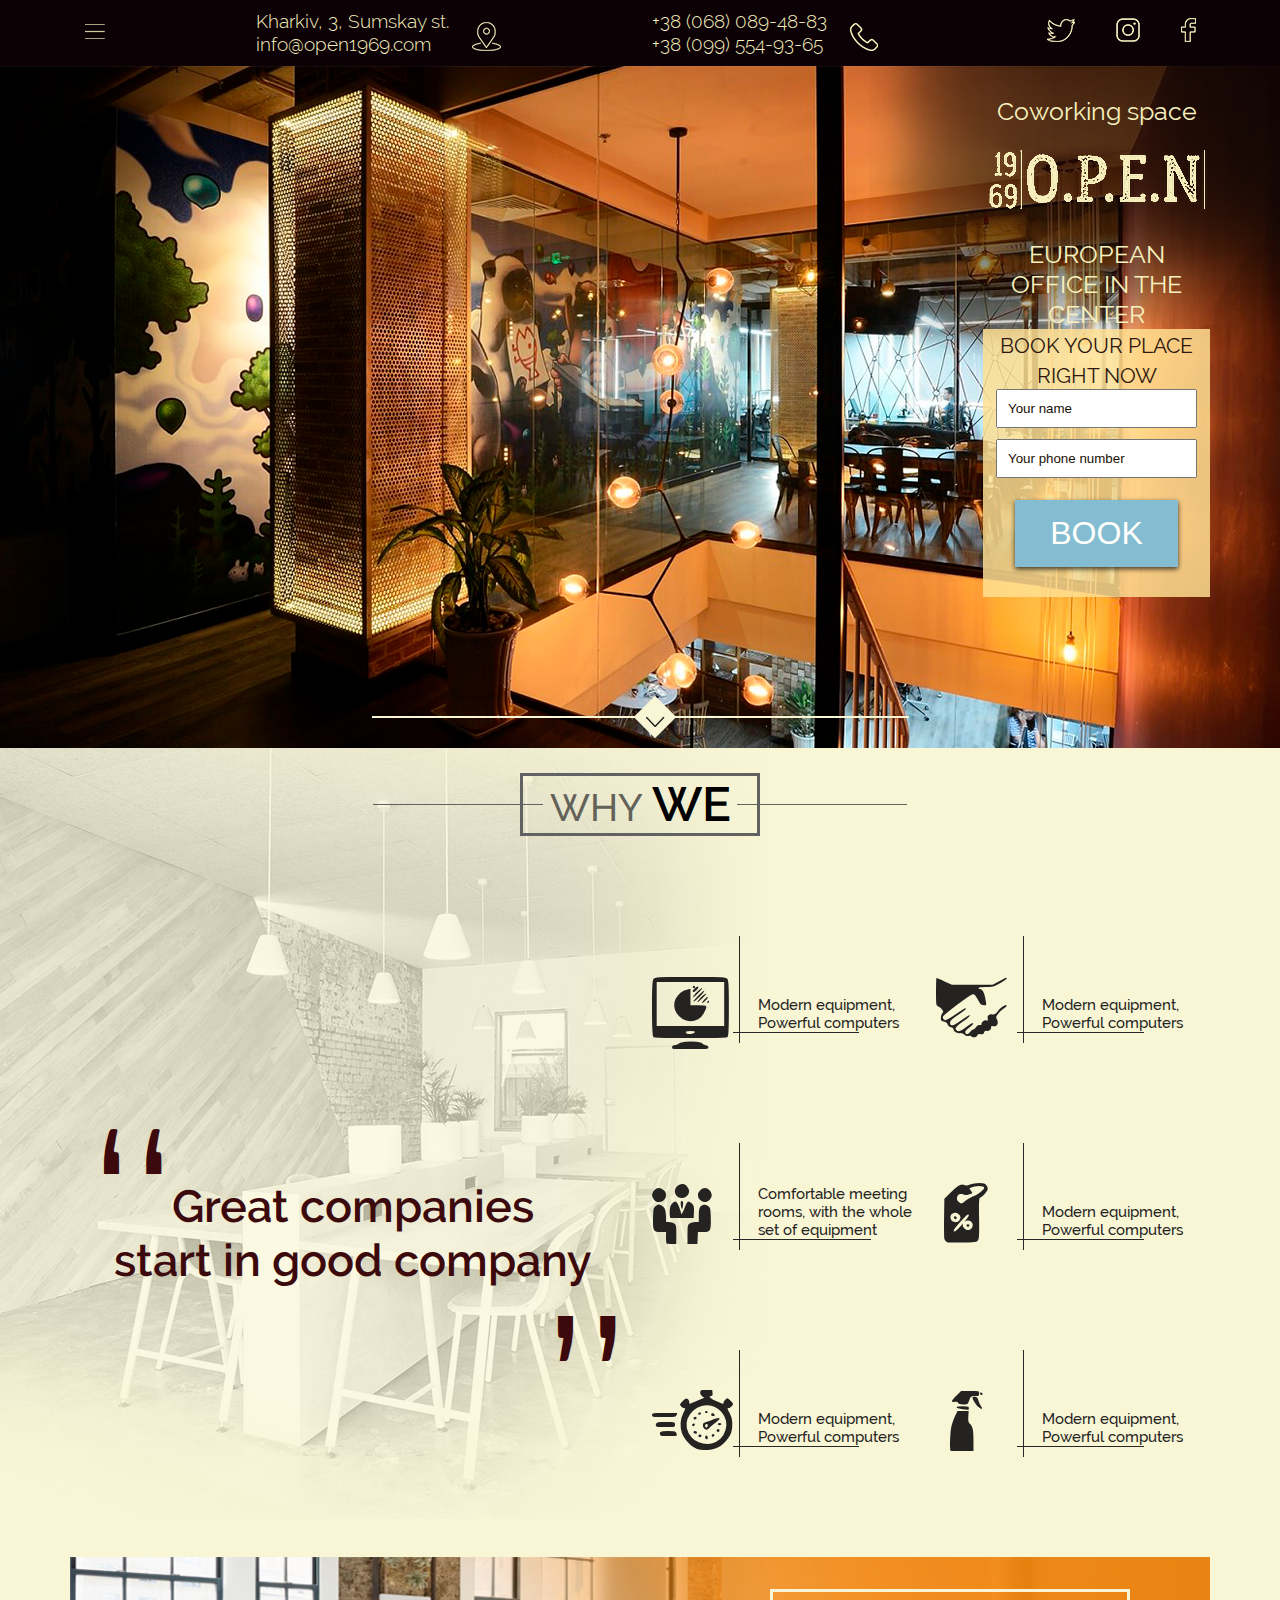
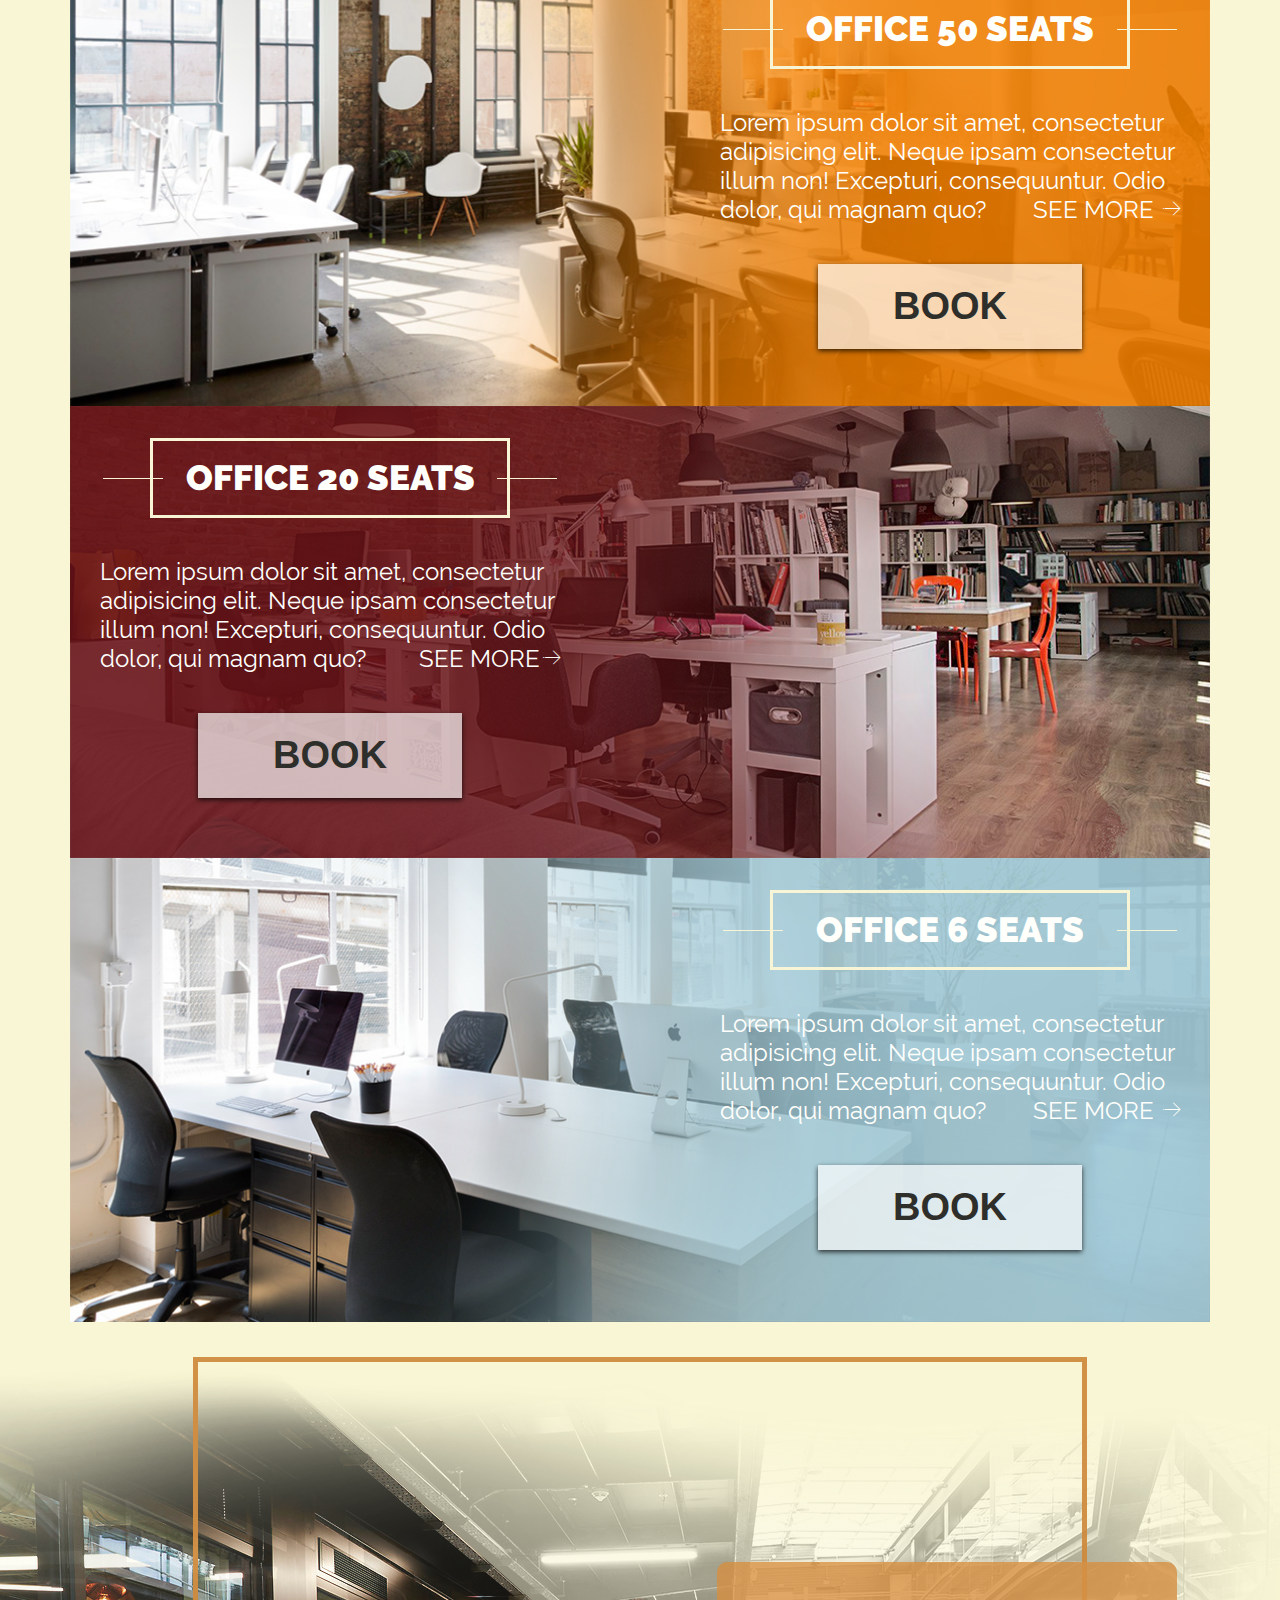
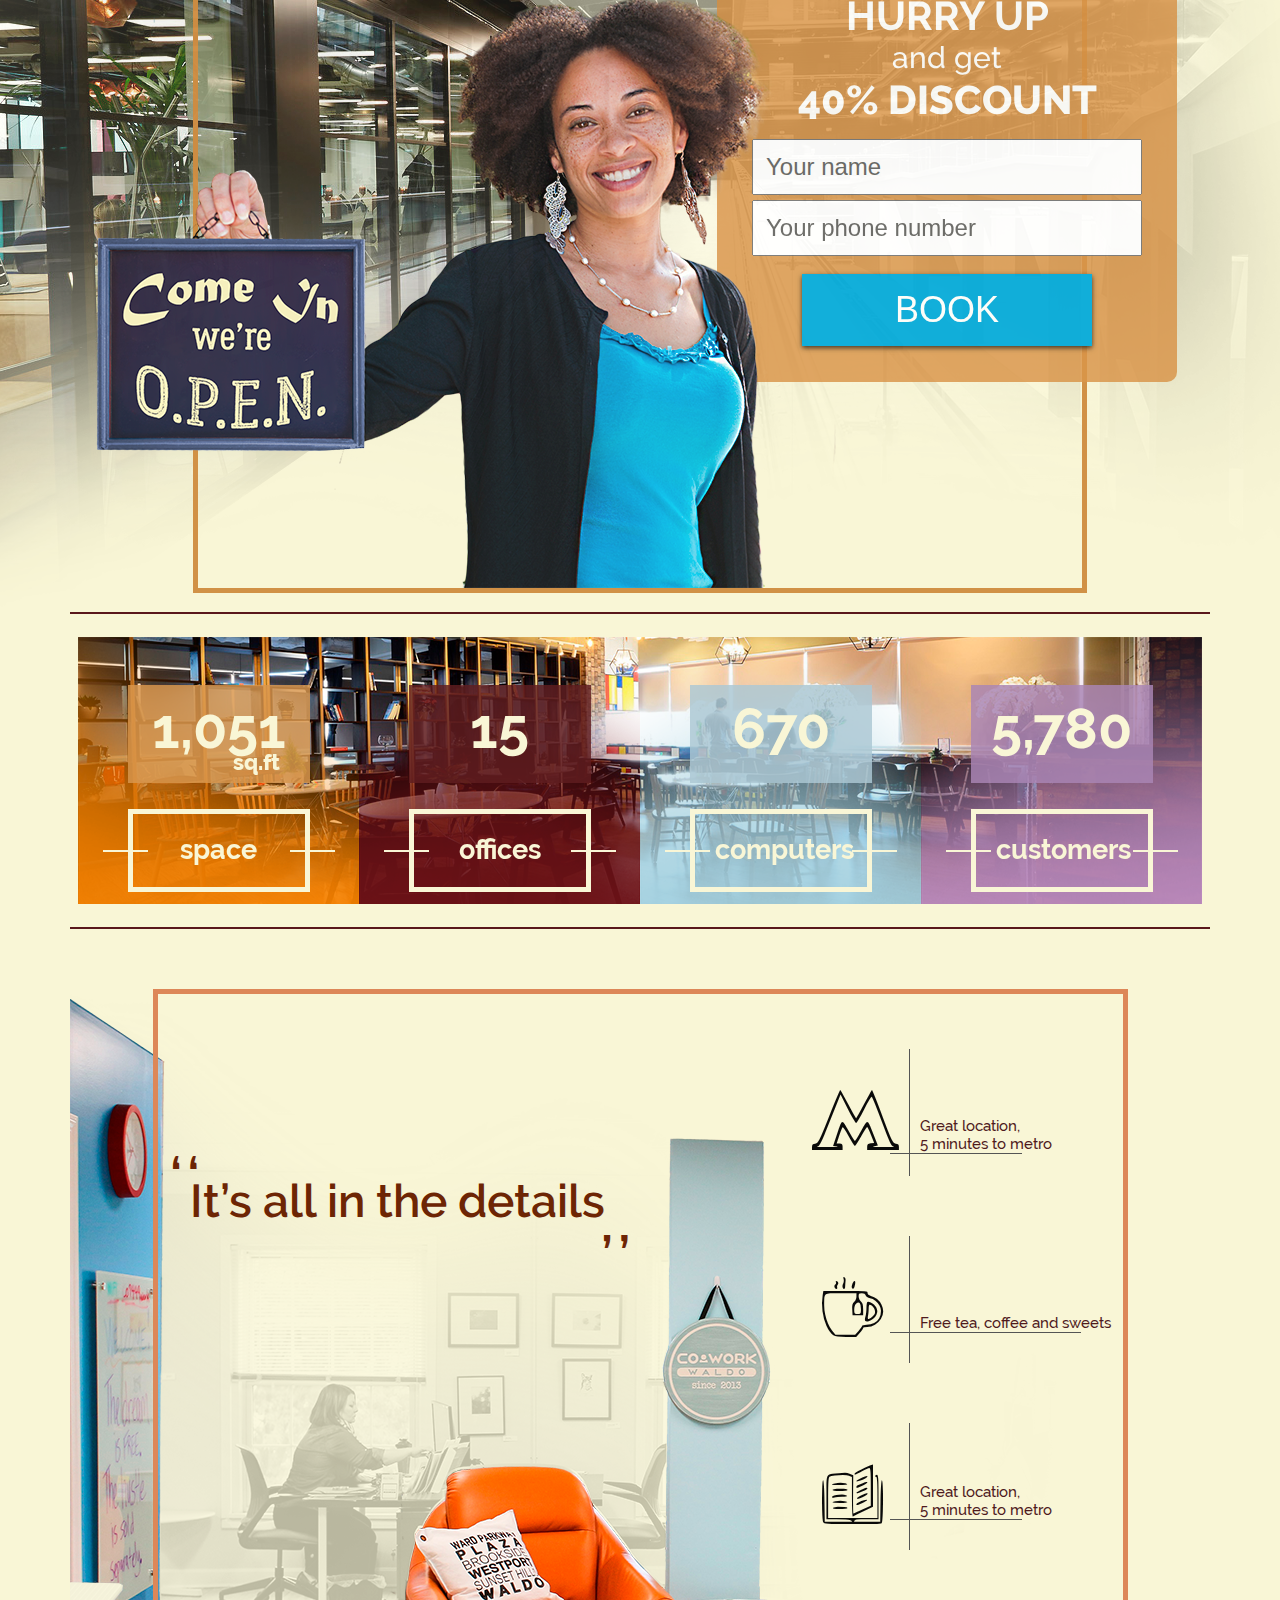
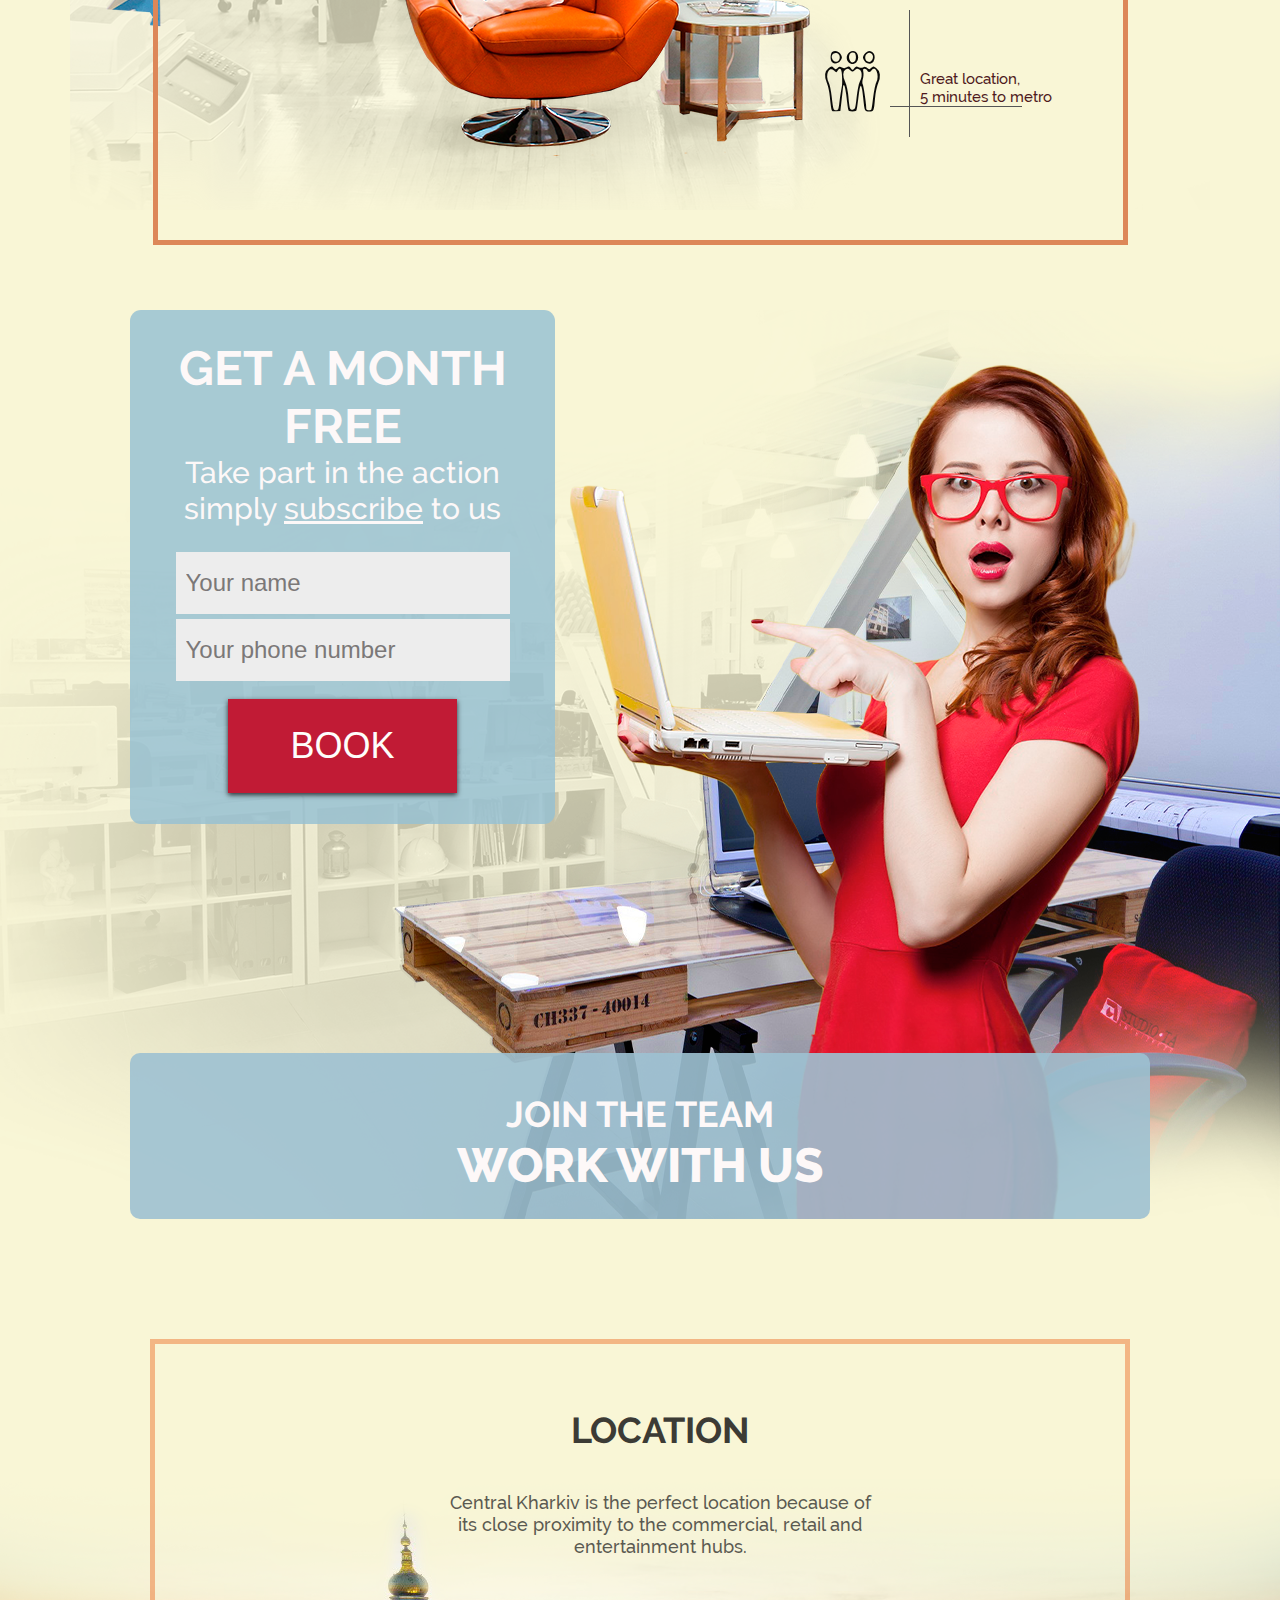
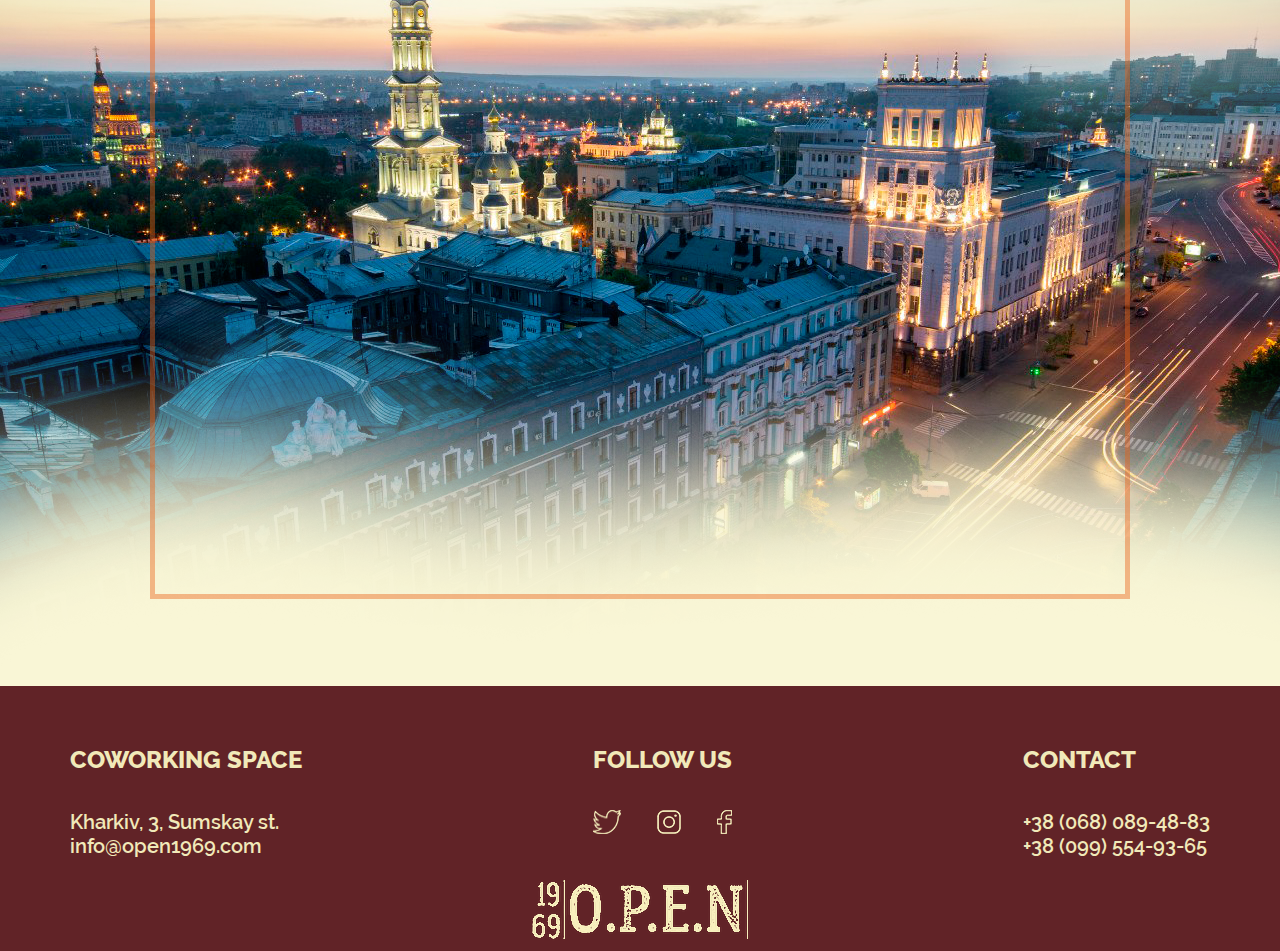
==== index.html @ f7ec8097 "markup" ====
<!DOCTYPE html>
<html lang="en">
<head>
	<meta charset="UTF-8">
	<title>Document</title>
	<meta name="viewport" content="width=device-width, initial-scale=1.0, maximum-scale=1.0, minimum-scale=1.0">
	<link rel="stylesheet" href="css/style.css">
	<link rel="stylesheet" href="css/font-markup/css/markup.css">
	<script src="lib/jquery/dist/jquery.min.js"></script>
	<script>document.write('<script src="http://' + (location.host || 'localhost').split(':')[0] + ':35729/livereload.js?snipver=1"></' + 'script>')</script>
</head>
<body>
	<div class="container">

		<header class="flex-container">
			<div class="flex-grow">
					<img src="img/icons/menu.png" alt="menu">
			</div>
			<div>
				<div class="col">
					<span>Kharkiv, 3, Sumskay st.</span><br/>
					<span>info@open1969.com</span>
				</div>
				<div class="col header-img">
					<img src="img/icons/map.png" alt="map">
				</div>
			</div>
			<div>
				<div class="col">
					<span>+38 (068) 089-48-83</span><br/>
					<span>+38 (099) 554-93-65</span>
				</div>
				<div class="col">
					<img src="img/icons/phone.png" alt="phone">
				</div>
			</div>
			<div>
				<img src="img/icons/twitter.png" alt="">
				<img src="img/icons/instagram.png" alt="">
				<img src="img/icons/facebook.png" alt="">
			</div>
		</header>

		<!-- BANNER -->
		<section class="banner">
			<div class="content-header">
				<div class="dark">
					<img src="img/header-dark.png" >
				</div>

				<!-- BLOCK -->
				<aside class="right-block">
					<div class="block-header">
						<span>Coworking space</span>
						<img src="img/logo-right-block.png" alt="">
						<span class="up">european office in the center</span>
					</div>
					
					<!-- FORM -->

					<form id="form_1">
						<span class="up">book your place right now</span>
						<input type="text" name="name" placeholder="Your name">
						<input type="tel" name="phone" placeholder="Your phone number">
						<input type="submit" name="" value="BOOK" placeholder="" class="btn btn-blue">
					</form>

				</aside>
				<!-- END BLOCK -->

				<div class="step">
					<div class="romb">
						<a href="#"></a>
					</div>
				</div>
			</div>
		</section>

		<!-- CONTENT -->
		<section class="content">
			<!-- WHY WE -->
			<div class="why-we">
				<!-- Wrapper -->
				<div class="wrapper">
					<div class="top-header">
						<div class="block-content center line">
							<span class="medium">WHY </span>
							<span class="bold">WE</span>
						</div>
					</div>
					<!-- LEFT BLOCK -->
					<div class="col2">
						<div class="content">
							<blockquote>
								<span><i class="icon-first_q"></i> Great companies</span><br>
								<span>start in good company</span><i class="icon-second_q"></i>
							</blockquote>
						</div>
					</div>
					<!-- RIGHT BLOCK -->
					<div class="col2">
						<div class="content">
							<div class="col2">
								<!-- 1 -->
								<div class="block">
									<div class="col block-img">
										<span class="icon icon-pc"></span>
									</div>
									<div class="col block-description">
										<span class="pb5">Modern equipment, </span><br>
										<span class="pb5">Powerful computers</span>
									</div>
								</div>
								<!-- 2 -->
								<div class="block">
									<div class="col block-img">
										<span class="icon icon-conversation"></span>
									</div>
									<div class="col block-description">
										<span class="pb5">Comfortable meeting</span><br>
										<span class="pb5">rooms, with the whole</span><br>
										<span class="pb5">set of equipment</span>
									</div>
								</div>
								<!-- 3 -->
								<div class="block">
									<div class="col block-img">
										<span class="icon icon-clock"></span>
									</div>
									<div class="col block-description">
										<span class="pb5">Modern equipment, </span><br>
										<span class="pb5">Powerful computers</span>
									</div>
								</div>
							</div>
							<div class="col2">
								<!-- 4 -->
								<div class="block">
									<div class="col block-img">
										<span class="icon icon-hands"></span>
									</div>
									<div class="col block-description">
										<span class="pb5">Modern equipment, </span><br>
										<span class="pb5">Powerful computers</span>
									</div>
								</div>
								<!-- 5 -->
								<div class="block">
									<div class="col block-img">
										<span class="icon icon-discount"></span>
									</div>
									<div class="col block-description">
										<span class="pb5">Modern equipment, </span><br>
										<span class="pb5">Powerful computers</span>
									</div>
								</div>
								<!-- 6 -->
								<div class="block">
									<div class="col block-img">
										<span class="icon icon-clean"></span>
									</div>
									<div class="col block-description">
										<span class="pb5">Modern equipment, </span><br>
										<span class="pb5">Powerful computers</span>
									</div>
								</div>
							</div>
						</div>
					</div>
					<div class="office">
						<div class="bg bg-img1">
							<div class="orange-bg double"></div>
							<aside id="office1">
								<div class="line header-office">
									<span>OFFICE 50 SEATS</span>
								</div>
								<div class="body-office">
									<span>Lorem ipsum dolor sit amet, consectetur adipisicing elit. Neque ipsam consectetur illum non! Excepturi, consequuntur. Odio dolor, qui magnam quo?</span> 
									<a href="#" class="more">SEE MORE  <i class="icon-slider_r small"></i></a>
								</div>
								<div class="footer-office center">
									<button class="btn">BOOK</button>
								</div>
							</aside>
						</div>
						<div class="bg bg-img2">
							<div class="burgundy-bg double"></div>
							<aside id="office2">
								<div class="line header-office">
									<span>OFFICE 20 SEATS</span>
								</div>
								<div class="body-office">
									<span>Lorem ipsum dolor sit amet, consectetur adipisicing elit. Neque ipsam consectetur illum non! Excepturi, consequuntur. Odio dolor, qui magnam quo?</span>
									<a href="#" class="more">SEE MORE<i class="icon-slider_r small"></i></a>
								</div>
								<div class="footer-office center">
									<button class="btn">BOOK</button>
								</div>
							</aside>
						</div>
						<div class="bg bg-img3">
							<div class="blue-bg double"></div>
							<aside id="office3">
								<div class="line header-office">
									<span>OFFICE 6 SEATS</span>
								</div>
								<div class="body-office">
									<span>Lorem ipsum dolor sit amet, consectetur adipisicing elit. Neque ipsam consectetur illum non! Excepturi, consequuntur. Odio dolor, qui magnam quo?</span>
									<a href="#" class="more">SEE MORE <i class="icon-slider_r small"></i></a>
								</div>
								<div class="footer-office center">
									<button class="btn">BOOK</button>
								</div>
							</aside>
						</div>
					</div>
				</div>
				<!-- end wrapper -->
				<div class="office-block">
					<div class="bg-office"></div>
					<div class="double layout-office">
						<div class="office-content">
							<aside>
								<form id="form_2">
									<div class="header-block">
										<span class="up bold">hurry up</span><br>
										<span class="medium">and get</span><br>
										<span class="up extra">40% discount</span><br>
									</div>
									<input type="text" name="name" placeholder="Your name">
									<input type="tel" name="phone" placeholder="Your phone number">
									<input type="submit" name="" value="BOOK" placeholder="" class="btn btn-blue">
								</form>
							</aside>
							<img class="female" src="img/female.png" alt="female">
						</div>
					</div>
				</div>
				<div class="wrapper" id="stat">
					<div class="statistic">
						<div id="stat-space" class="stat-block">
							<div class="stat-header center">
								<span class="bold">1,051</span><br>
								<span class="extra">sq.ft</span>
							</div>
							<div class="center stat-footer line">
								<span>space</span>
							</div>
						</div>
						<div id="stat-offices" class="stat-block">
							<div class="stat-header center">
								<span class="bold">15</span>
							</div>
							<div class="center stat-footer line">
								<span>offices</span>
							</div>
						</div>
						<div id="stat-computers" class="stat-block">
							<div class="stat-header center">
								<span class="bold">670</span>
							</div>
							<div class="center stat-footer line">
								<span>computers</span>
							</div>
						</div>
						<div id="stat-customers" class="stat-block">
							<div class="stat-header center">
								<span class="bold">5,780</span>
							</div>
							<div class="center stat-footer line">
								<span>customers</span>
							</div>
						</div>
					</div>
				</div>
				<!-- END WRAPPER -->

				<!-- START WRAPPER -->
				<div class="wrapper">
					<div class="slider">
						<!-- SLIDER -->
					</div>

					<!-- DETAILS -->
					<div class="details">
						<div class="details-bg"></div>
						<div class="details-arm"></div>
						<div class="block-details">
							<div class="col2 top">
								<div class="content">
									<blockquote>
										<span><i class="icon-first_q"></i>
											It’s all in the details</span><i class="icon-second_q"></i>
										</blockquote>
									</div>
								</div>
								<div class="col2">
									<div id="details-block">
										<!-- 1 -->
										<div class="block">
											<div class="col block-img" id="metro">
												<span class="icon icon-metro"></span>
											</div>
											<div class="col block-description">
												<span class="spanb5">Great location,</span><br>
												<span class="pb5">5 minutes to metro</span>
											</div>
										</div>
										<!-- 2 -->
										<div class="block">
											<div class="col block-img">
												<span class="icon icon-cup"></span>
											</div>
											<div class="col block-description">
												<span class="pb5">Free tea, coffee and sweets</span>
											</div>
										</div>
										<!-- 3 -->
										<div class="block">
											<div class="col block-img">
												<span class="icon icon-book"></span>
											</div>
											<div class="col block-description">
												<span class="pb5">Great location,</span><br>
												<span class="pb5">5 minutes to metro</span>
											</div>
										</div>
										<!-- 4 -->
										<div class="block">
											<div class="col block-img">
												<span class="icon icon-people"></span>
											</div>
											<div class="col block-description">
												<span class="pb5">Great location,</span><br>
												<span class="pb5">5 minutes to metro</span>
											</div>
										</div>
									</div>
								</div>
							</div>
						</div>
						<!-- END BLOCK DETAILS -->
					</div> 
					<!-- END WRAPPER -->

					<!-- BLOCK TAKE PART -->
					<div class="take-part">
						<div class="take-bg"></div>
						<div class="take-table"></div>
						<div class="content">
							<aside>
								<form id="form_3" class="center">
									<div class="header-block">
										<span class="up bold">get a month</span><br>
										<span class="up bold">free</span><br>
										<span class="medium">Take part in the action</span><br>
										<span class="medium">simply <a href="#">subscribe</a> to us</span>
									</div>
									<input type="text" name="name" placeholder="Your name">
									<input type="tel" name="phone" placeholder="Your phone number">
									<input type="submit" name="" value="BOOK" placeholder="" class="btn btn-red">
								</form>
							</aside>
							<div class="take-female"></div>
							<div class="join center" id="join">
								<div class="arrow">
									<i class="icon-slider_r"></i>
								</div>
								<div>
									<span class="up bold">join the team</span><br>
									<span class="up extra">work with us</span>
								</div>
								<div class="arrow">
									<i class="icon-slider_l"></i>
								</div>
							</div>
						</div>
					</div>

					<!-- BLOCK LOCATION -->
					<div class="map">
						<div class="map-bg"></div>
						<div class="wrapp">
							<div class="location center">
								<span class="up bold">location</span><br>
								<p class="medium">Central Kharkiv is the perfect location because of its close proximity to the commercial, retail and entertainment hubs.</p>
							</div>
						</div>
					</div>
				</div>
				<!-- END WHY-WE -->

				<footer class="footer">
					<div class="wrapper flex-footer">
						<div>
							<div class="footer-title">
								<span class="up extra">coworking space</span>
							</div>
							<div class="footer-content">
								<span>Kharkiv, 3, Sumskay st.</span><br/>
								<span>info@open1969.com</span>
							</div>
						</div>
						<div>
							<div class="footer-title">
								<span class="up extra">follow us</span>
							</div>
							<div class="footer-content footer-icons">
								<img src="img/icons/twitter.png" alt="">
								<img src="img/icons/instagram.png" alt="">
								<img src="img/icons/facebook.png" alt="">
							</div>
						</div>
						<div>
							<div class="footer-title">
								<span class="up extra">contact</span>
							</div>
							<div class="footer-content">
								<span>+38 (068) 089-48-83</span><br/>
								<span>+38 (099) 554-93-65</span>
							</div>
						</div>
					</div>
						<div class="footer-logo center">
							<img src="img/logo-right-block.png" alt="logo">
						</div>
				</footer>
			</section>
		</div>
		<script src="js/script.js"></script>
	</body>
	</html>
---- css/style.css ----
@font-face {
	font-family: 'Raleway';
	src: url('../fonts/Raleway-Regular.eot');
	src: url('../fonts/Raleway-Regular.eot?#iefix') format('embedded-opentype'),
		url('../fonts/Raleway-Regular.woff') format('woff'),
		url('../fonts/Raleway-Regular.ttf') format('truetype');
	font-weight: normal;
	font-style: normal;
}

 @font-face {
	font-family: 'Raleway';
	src: url('../fonts/Raleway-Bold.eot');
	src: url('../fonts/Raleway-Bold.eot?#iefix') format('embedded-opentype'),
		url('../fonts/Raleway-Bold.woff') format('woff'),
		url('../fonts/Raleway-Bold.ttf') format('truetype');
	font-weight: bold;
	font-style: normal;
}

@font-face {
	font-family: 'Raleway';
	src: url('../fonts/Raleway-ExtraLight.eot');
	src: url('../fonts/Raleway-ExtraLight.eot?#iefix') format('embedded-opentype'),
		url('../fonts/Raleway-ExtraLight.woff') format('woff'),
		url('../fonts/Raleway-ExtraLight.ttf') format('truetype');
	font-weight: 200;
	font-style: normal;
}

@font-face {
	font-family: 'Raleway';
	src: url('../fonts/Raleway-ExtraBold.eot');
	src: url('../fonts/Raleway-ExtraBold.eot?#iefix') format('embedded-opentype'),
		url('../fonts/Raleway-ExtraBold.woff') format('woff'),
		url('../fonts/Raleway-ExtraBold.ttf') format('truetype');
	font-weight: 800;
	font-style: normal;
}

@font-face {
	font-family: 'Raleway';
	src: url('../fonts/Raleway-Medium.eot');
	src: url('../fonts/Raleway-Medium.eot?#iefix') format('embedded-opentype'),
		url('../fonts/Raleway-Medium.woff') format('woff'),
		url('../fonts/Raleway-Medium.ttf') format('truetype');
	font-weight: 500;
	font-style: normal;
}

@font-face {
	font-family: 'Raleway';
	src: url('../fonts/Raleway-Black.eot');
	src: url('../fonts/Raleway-Black.eot?#iefix') format('embedded-opentype'),
		url('../fonts/Raleway-Black.woff') format('woff'),
		url('../fonts/Raleway-Black.ttf') format('truetype');
	font-weight: 900;
	font-style: normal;
}

@font-face {
	font-family: 'Raleway';
	src: url('../fonts/Raleway-Light.eot');
	src: url('../fonts/Raleway-Light.eot?#iefix') format('embedded-opentype'),
		url('../fonts/Raleway-Light.woff') format('woff'),
		url('../fonts/Raleway-Light.ttf') format('truetype');
	font-weight: 300;
	font-style: normal;
}

@font-face {
	font-family: 'Raleway';
	src: url('../fonts/Raleway-SemiBold.eot');
	src: url('../fonts/Raleway-SemiBold.eot?#iefix') format('embedded-opentype'),
		url('../fonts/Raleway-SemiBold.woff') format('woff'),
		url('../fonts/Raleway-SemiBold.ttf') format('truetype');
	font-weight: 600;
	font-style: normal;
}
	/*RESET*/
* {
	margin: 0;
	padding: 0;
	box-sizing: border-box;
}
html {
	font-size: 10px;
	font-family: 'Raleway';
	line-height: 1.2;
}

.center {
	text-align: center;
}
.up {
	text-transform: uppercase;
}
.container {
	width: 100%;
	max-width: 1280px;
	margin: auto;
}

	/*HEADER*/
header {
	background-color: rgb(12, 1, 5);
	color: #f6f1bf;
	font-size: 1.9rem;
	padding: 10px 0;
	font-weight: 300;
}
header img {
	margin: 0 1.8rem;
}
.flex-container {
	display: flex;
	justify-content: space-around;
	align-items: center;
}
.col {
	display: inline-block;
}

/*Content Header*/
.content-header {
	background-image: url(../img/header-image.png);
	background-repeat: no-repeat;
	height: 682px;
	position: relative;
}
.content-header .right-block {
	margin-top: 30px;
	width: 227px;
	color: #f6f1be;
	font-size: 2.5rem;
	float: right;
	position: absolute;
	top: 0;
	right: 0;
	margin-right: 70px;
	text-align: center;
}
.content-header .right-block img{
	margin: 22px 0;
}
.block-header span {
	margin-top: 23px;
	margin-bottom: 20px;
}
.content-header .dark {
	position: absolute;
	right: 0;
	top: 0;
}
#form_1, #form_2 {
	background-color: rgba(255, 224, 146, 0.84);
	text-align: center;
}
#form_1 input {
	padding: 10px;
	margin-bottom: 11px;
	text-overflow: ellipsis;
}
#form_1 input::-webkit-input-placeholder{
	color:  #1a0f04;
} 
#form_1 span {
	color: #2e1810;
	font-size: 2.1rem;
	padding: 27px 0;
}
.btn {
	border: 0;
	box-shadow: 0px 2px 5px 0px rgba(0, 0, 0, 0.75);
}
#form_1 .btn-blue {
	background-color: rgb(132, 189, 209);
	padding: 15px 35px;
	color: #fffffc;
	font-size: 3.2rem;
	margin-top: 11px;
	margin-bottom: 30px;
}

	/*STEP ARROW*/
.step {
	position: absolute;
	bottom: 0;
	margin-bottom: 30px;
	margin-left: calc(50% - 537px / 2);
	height: 2px;
	width: 537px;
	background-color: rgb(249, 246, 214);
}
.step .romb {
	position: absolute;
	width: 30px;
	height: 30px;
	background-color: rgb(249, 246, 214);
	transform: rotate(45deg);
	left: 50%;
	bottom: -14px;
}
.step .romb a {
	display: block;
	content: '';
	background-image: url(../img/icons/arrow.png);
	transform: rotate(-45deg);
	background-repeat: no-repeat;
	background-position: 4px bottom;
	height: 24px;
}
	/*CONTENT*/
section.content {
	background-color: #f9f6d6;
}
.content .wrapper {
	width: calc(100% - 140px);
	margin: auto;
	padding-top: 25px;
}

	/*Why-we*/

	/*HEADER*/
.why-we {
	background-image: url(../img/table.png);
	background-repeat: no-repeat;
}
.why-we .top-header {
	padding-bottom: 100px;
}
.why-we .top-header .medium {
	font-size: 3.8rem;
	font-weight: 500;
	color: #636259;
}
.why-we .top-header .bold {
	font-size: 4.8rem;
	font-weight: 600;
}
.why-we .block-content {
	width: 240px;
	margin: 0 auto;
	border: 3px solid rgb(98, 98, 98);
	position: relative;
}
.why-we .block-content.line:before,
.why-we .block-content.line:after {
	background-color: rgb(98, 98, 98);
	width: 170px;
}
.why-we .block-content.line:before {
	left: -150px;
}
.why-we .block-content.line:after {
	right: -150px;
}

	/*CONTENT*/
.col2 .content {
	width: 100%;
	color: #242322;
}
.why-we blockquote {
	font-size: 4.5rem;
	color: #3c0a0d;
	font-weight: 600;
	text-align: center;
	margin: 0 25px;
}
.why-we blockquote i {
	display: block;
	text-align: left;
}
.why-we blockquote i.icon-second_q {
	display: block;
	text-align: right;
	padding-top: 25px;
}
.why-we .col2 {
	width: 49.7%;
	display: inline-block;
	vertical-align: middle;
}
/*.why-we .col50 {
	width: 49%;
	display: inline-block;
	vertical-align: middle;
}*/
.icon {
	font-size: 6rem;
}
.why-we span.pb5 {
	padding-bottom: 5px;
}
.why-we .block-img {
	padding-right: 15px;
	padding-top: 35px;
	border-right: 1px solid #282828;
}
.why-we .block {
	margin-bottom: 100px;
}
.why-we .block-description {
	font-size: 1.5rem;
	font-weight: 500;
	padding-left: 15px;
}
.why-we .block-description:after {
	content: '';
	display: block;
	width: 90%;
	height: 1px;
	background-color: #282828;
	margin-left: -25px;
}

	/*OFFICE*/
	/*BACKGROUND*/
.office .bg {
	position: relative;
	background-repeat: no-repeat;
	background-position: top center;
	background-size: 100%;
}
 .office .bg-img1 {
	background-image: url(../img/office1.png);
	height: 449px;
}
.office .bg-img2 {
	background-image: url(../img/office2.png);
	height: 452px;
}
.office .bg-img3 {
	background-image: url(../img/office3.png);
	height: 464px;
}
.double {
	background-repeat: no-repeat;
	opacity: .93;
	height: 100%;
}
.orange-bg {
	background-image: url(../img/orange-office.png);
	background-position: top right;
}
.burgundy-bg {
	background-image: url(../img/burgundy-office.png);
	background-position: top left;
}
.blue-bg {
	background-image: url(../img/blue-office.png);
	background-position: top right;
}
	/*BLOCK*/
.office aside {
	position: absolute;
	max-width: 460px;
	top: 32px;
	color: #fffffc;
}
#office1, #office3 {
	right: 30px;
}
#office2 {
	left: 30px;
}

.office .header-office {
	position: relative;
	font-size: 3.5rem;
	font-weight: 900;
	padding: 16px 23px;
	border: 3px solid rgb(248, 245, 214);
	text-align: center;
	max-width: 360px;
	margin: auto;
}
.line:before {
	content: '';
	display: block;
	position: absolute;
	height: 1px;
	width: 60px;
	left: -50px;
	top: 50%;
	background-color: rgb(248, 245, 214);
}
.line:after {
	content: '';
	display: block;
	position: absolute;
	height: 1px;
	width: 60px;
	right: -50px;
	top: 50%;
	background-color: rgb(248, 245, 214);
}
.office .body-office{
	font-size: 2.4rem;
	margin: 40px 0;
	position: relative;
}
.office .body-office .more {
	float: right;
	color: #fffffc;
	text-decoration: none;
}
.office .small {
	font-size: 60%;
	vertical-align: 25%;
}
.office button {
	font-weight: 900;
	font-size: 3.8rem;
	background-color: rgba(255, 255, 255, .68);
	color: #2e2e2b;
	padding: 21px 75px;
}

	/*OFFICE*/
.office-block {
	height: 855px;
	position: relative;
}
.bg-office {
	background-image: url(../img/bg-office.png);
	background-repeat: no-repeat;
	opacity: .66;
	position: absolute;
	top: 0;
	left: 0;
	height: 100%;
	width: 100%;
}
.layout-office {
	background-image: url(../img/office.png);
	background-position: left top;
}
.office-content {
	border: 5px solid rgb(206, 137, 60);
	width: 894px;
	height: 836px;
	margin: 35px auto;
	position: relative;
}
.office-content aside {
	position: absolute;
	right: -95px;
	top: 200px;
}
#form_2 {
	border-radius: 10px;
	background-color: rgba(215, 142, 63, .83);
	width: 460px;
	height: 420px;
	color: rgb(252, 252, 249);
}
#form_2 .header-block {
	position: relative;
	padding-top: 30px;
	padding-bottom: 10px;
	width: 315px;
	margin: auto;
}
.bold {
	font-weight: bold;
	font-size: 4rem;
}
.medium {
	font-weight: 500;
	font-size: 3rem;
}
.extra {
	font-weight: 800;
	font-size: 4rem;
}
#form_2 input {
	font-weight: 500;
	font-size: 2.4rem;
	padding: 12px;
	width: 390px;
	margin-top: 5px;
}
#form_2 input::-webkit-input-placeholder{
	color: #666663;
}
#form_2 .btn-blue {
	background-color: rgb(0, 169, 218);
	color: #fefefb;
	padding: 15px 90px;
	font-size: 3.6rem;
	margin-top: 18px;
	width: 290px;
	margin-bottom: 0;
}
.female {
	position: absolute;
	bottom: 0;
	left: -130px;
}

	/*STATISTIC BLOCK*/
.statistic {
	margin: 0 8px;
	background-image: url(../img/small_banner.png);
	background-repeat: no-repeat;
	display: flex;
	justify-content: center;
	color: #f9f6d6;
}
.statistic .stat-block {
	width: calc(100% / 4);
	height: 267px;
}
.statistic #stat-space {
	background-image: url(../img/orange-space.png);
	background-repeat: no-repeat;
}
.statistic #stat-offices {
	background-image: url(../img/burgundy-offices.png);
	background-repeat: no-repeat;
}

.statistic #stat-computers {
	background-image: url(../img/blue-computers.png);
	background-repeat: no-repeat;
}

.statistic #stat-customers {
	background-image: url(../img/purple-customers.png);
	background-repeat: no-repeat;
}
.statistic .stat-header {
	width: 182px;
	height: 98px;
	margin: 48px auto 26px auto;
	padding-top: 10px;
}
#stat-space .stat-header {
	background-color: rgba(216, 150, 77, .83);
}
#stat-offices .stat-header {
	background-color: rgba(95, 29, 31, .83);
}
#stat-computers .stat-header {
	background-color: rgba(172, 200, 212, .83);
}
#stat-customers .stat-header {
	background-color: rgba(169, 134, 180, .83);
}
.statistic .stat-footer {
	border: 5px solid rgb(249, 246, 214);
	padding: 20px;
	width: 182px;
	margin: auto;
	position: relative;
}
.statistic .stat-footer.line:before,
.statistic .stat-footer.line:after {
	background-color: rgb(249, 246, 214);
	width: 45px;
	height: 2px;
}
.statistic .stat-footer.line:before {
	left: -30px;
}
.statistic .stat-footer.line:after {
	right: -30px;
}
.statistic span {
	font-weight: bold;
	font-size: 2.7rem;
}
.stat-header .bold {
	font-size: 5.6rem;
}
.stat-header .extra {
	font-size: 2.2rem;
	font-weight: 800;
}
.stat-header .extra {
	line-height: 0;
	float: right;
	padding-right: 30px;
}
#stat {
	position: relative;
	padding-bottom: 25px;
}
#stat:before {
	content: '';
	display: block;
	position: absolute;
	top: 0;
	background-color: rgb(90, 24, 28);
	height: 2px;
	width: 100%;
}
#stat:after {
	content: '';
	display: block;
	position: absolute;
	bottom: 0;
	background-color: rgb(90, 24, 28);
	height: 2px;
	width: 100%;
}

.details {
	height: 821px;
	position: relative;
}
.details-bg {
	background-image: url(../img/details-bg.png);
	background-repeat: no-repeat;
	position: absolute;
	height: 100%;
	opacity: .51;
	width: 100%;
}
.details-arm {
	background-image: url(../img/armchair.png);
	background-repeat: no-repeat;
	position: absolute;
	height: 100%;
	width: 100%;
	top: 10px;
}
.block-details {
	border: 5px solid rgb(221, 135, 88);
	width: 975px;
	height: 856px;
	margin: 35px auto 0 auto;
	position: relative;
}
.details .top {
	vertical-align: 150px;
}
.details blockquote {
	font-size: 4.6rem;
	color: #6d2504;
}
.details blockquote i {
	font-size: 2rem;
}
.details blockquote i.icon-second_q {
	padding-top: 0;
	transform: matrix( .95,0,0,0.67,25,0);
}
.details blockquote i.icon-first_q {
	transform: matrix( .95,0,0,0.67,-25,0);
}
#details-block {
	padding-top: 55px;
	padding-left: 160px;
}
#details-block .block {
	margin-bottom: 60px;
}
.block-details .icon-metro {
	vertical-align: super;
	padding-right: 10px;
}
.block-details .block {
	font-weight: normal;
	color: #4f1a1d;
	font-size: 1.9rem;
}
.block-details .block-img {
	padding-left: 10px;
	padding-right: 15px;
	padding-bottom: 20px;
	color: #0a0a09;
}
.block-details .block-img#metro {
	padding-left: 0;
}
.block-details .block-description {
	padding-left: 5px;
}
.block-details .block-description:after {
	background-color: rgb(85, 85, 85);
	height: 1px;
	width: 100%;
	margin-left: -30px;
}
.block-details .block-img {
	border-right: 1px solid rgb(85, 85, 85);
}

	/*TAKE-PART*/
.take-part {
	margin-top: 100px;
	position: relative;
	height: 909px;
}
.take-part .content {
	width: calc(100% - 260px);
	margin: auto;
	position: relative;
	height: 100%;
}
.take-part .take-bg {
	background-image: url(../img/take-part-bg.png);
	background-repeat: no-repeat;
	width: 100%;
	height: 100%;
	position: absolute;
	opacity: .48;
}
.take-part .take-table {
	background-image: url(../img/take-table.png);
	background-repeat: no-repeat;
	width: 898px;
	right: 0;
	bottom: 0;
	height: 899px;
	position: absolute;
}
.take-part .take-female {
	background-image: url(../img/take-female.png);
	background-repeat: no-repeat;
	position: absolute;
	width: 570px;
	height: 854px;
	right: 10px;
	bottom: 0;
}

	/*FORM_3*/
#form_3 {
	border-radius: 11px;
	background-color: rgba(150, 192, 210, .83);
	width: 425px;
	height: 514px;
	color: #fdf8f8;
}
#form_3 .header-block {
	position: relative;
	padding-top: 30px;
	padding-bottom: 20px;
	width: 425px;
	margin: auto;
}
#form_3 .bold {
	font-weight: bold;
	font-size: 4.8rem;
}
#form_3 .medium {
	font-weight: 500;
	font-size: 3rem;
}
#form_3 .medium a{
	color: #fdf8f8;
}

#form_3 input {
	font-weight: 500;
	font-size: 2.4rem;
	padding: 17px 10px;
	width: 334px;
	margin-top: 5px;
	background-color: rgb(237, 237, 237);
	border: none;
}
#form_3 input::-webkit-input-placeholder{
	color: #7b7878;
}
#form_3 .btn-red {
	background-color: rgb(193, 27, 53);
	padding: 26px 17px;
	color: #fefefb;
	font-size: 3.6rem;
	margin-top: 18px;
	width: 229px;
	margin-bottom: 0;
}
.take-part .join {
	position: absolute;
	width: 100%;
	color: #fdf8f8;
	bottom: 0;
	padding-top: 40px;
	padding-bottom: 25px;
	border-radius: 10px;
	background-color: rgba(157, 193, 209, .9);
	display: flex;
	justify-content: center;
	align-items: flex-end;
}
.take-part .join .bold {
	font-size: 3.6rem;
}
.take-part .join .extra {
	font-size: 4.8rem;
}
.take-part .join i {
	font-size: 6rem;
}
.take-part .join .arrow {
	padding: 0 60px;
	color: transparent;
	transition: color .5s ease-in-out;
}
.map {
	height: 787px;
	position: relative;
	margin-top: 120px;
}
.map .map-bg {
	background-image: url(../img/map.png);
	background-repeat: no-repeat;
	position: absolute;
	height: 100%;
	width: 100%;
	margin-top: 140px;
}

.map .wrapp {
	width: calc(100% - 300px);
	height: 860px;
	margin: auto;
	border: 5px solid rgba(234, 97, 23, .43);
	position: relative;
}
.location {
	position: absolute;
	top: 65px;
	width: 430px;
	z-index: 1;
	left: 290px;
}
.location .bold {
	font-size: 3.6rem;
	color: #3c3b35;
}
.location .medium {
	font-size: 1.8rem;
	color: #5b5a51;
	padding-top: 40px;
}

.footer {
	background-color: rgb(97, 35, 39);
	color: #f1e9b9;
	margin-top: 160px;
	height: 265px;
}
.footer .footer-title {
	margin: 35px auto;
}
.footer .footer-content {
	margin-top: 20px;
	font-weight: 600;
	font-size: 2rem;
}
.footer .extra {
	font-size: 2.4rem;
}
.footer-icons, .flex-footer {
	display: flex;
	justify-content: space-between;
}
.footer-logo {
	margin-top: 20px;
}
---- css/font-markup/css/markup.css ----
@font-face {
  font-family: 'markup';
  src: url('../font/markup.eot?52155931');
  src: url('../font/markup.eot?52155931#iefix') format('embedded-opentype'),
       url('../font/markup.woff2?52155931') format('woff2'),
       url('../font/markup.woff?52155931') format('woff'),
       url('../font/markup.ttf?52155931') format('truetype'),
       url('../font/markup.svg?52155931#markup') format('svg');
  font-weight: normal;
  font-style: normal;
}
/* Chrome hack: SVG is rendered more smooth in Windozze. 100% magic, uncomment if you need it. */
/* Note, that will break hinting! In other OS-es font will be not as sharp as it could be */
/*
@media screen and (-webkit-min-device-pixel-ratio:0) {
  @font-face {
    font-family: 'markup';
    src: url('../font/markup.svg?52155931#markup') format('svg');
  }
}
*/
 
 [class^="icon-"]:before, [class*=" icon-"]:before {
  font-family: "markup";
  font-style: normal;
  font-weight: normal;
  speak: none;
 
  display: inline-block;
  text-decoration: inherit;
  width: 1em;
  margin-right: .2em;
  text-align: center;
  /* opacity: .8; */
 
  /* For safety - reset parent styles, that can break glyph codes*/
  font-variant: normal;
  text-transform: none;
 
  /* fix buttons height, for twitter bootstrap */
  line-height: 1em;
 
  /* Animation center compensation - margins should be symmetric */
  /* remove if not needed */
  margin-left: .2em;
 
  /* you can be more comfortable with increased icons size */
  /* font-size: 120%; */
 
  /* Font smoothing. That was taken from TWBS */
  -webkit-font-smoothing: antialiased;
  -moz-osx-font-smoothing: grayscale;
 
  /* Uncomment for 3D effect */
  /* text-shadow: 1px 1px 1px rgba(127, 127, 127, 0.3); */
}
 
.icon-arrow_right:before { content: '\e801'; } /* '' */
.icon-slider_l:before { content: '\e802'; } /* '' */
.icon-slider_r:before { content: '\e803'; } /* '' */
.icon-clean:before { content: '\e804'; } /* '' */
.icon-cup:before { content: '\e805'; } /* '' */
.icon-second_q:before { content: '\e806'; } /* '' */
.icon-conversation:before { content: '\e807'; } /* '' */
.icon-metro:before { content: '\e808'; } /* '' */
.icon-pc:before { content: '\e809'; } /* '' */
.icon-clock:before { content: '\e80a'; } /* '' */
.icon-first_q:before { content: '\e80b'; } /* '' */
.icon-book:before { content: '\e80c'; } /* '' */
.icon-people:before { content: '\e80d'; } /* '' */
.icon-discount:before { content: '\e80e'; } /* '' */
.icon-hands:before { content: '\e80f'; } /* '' */
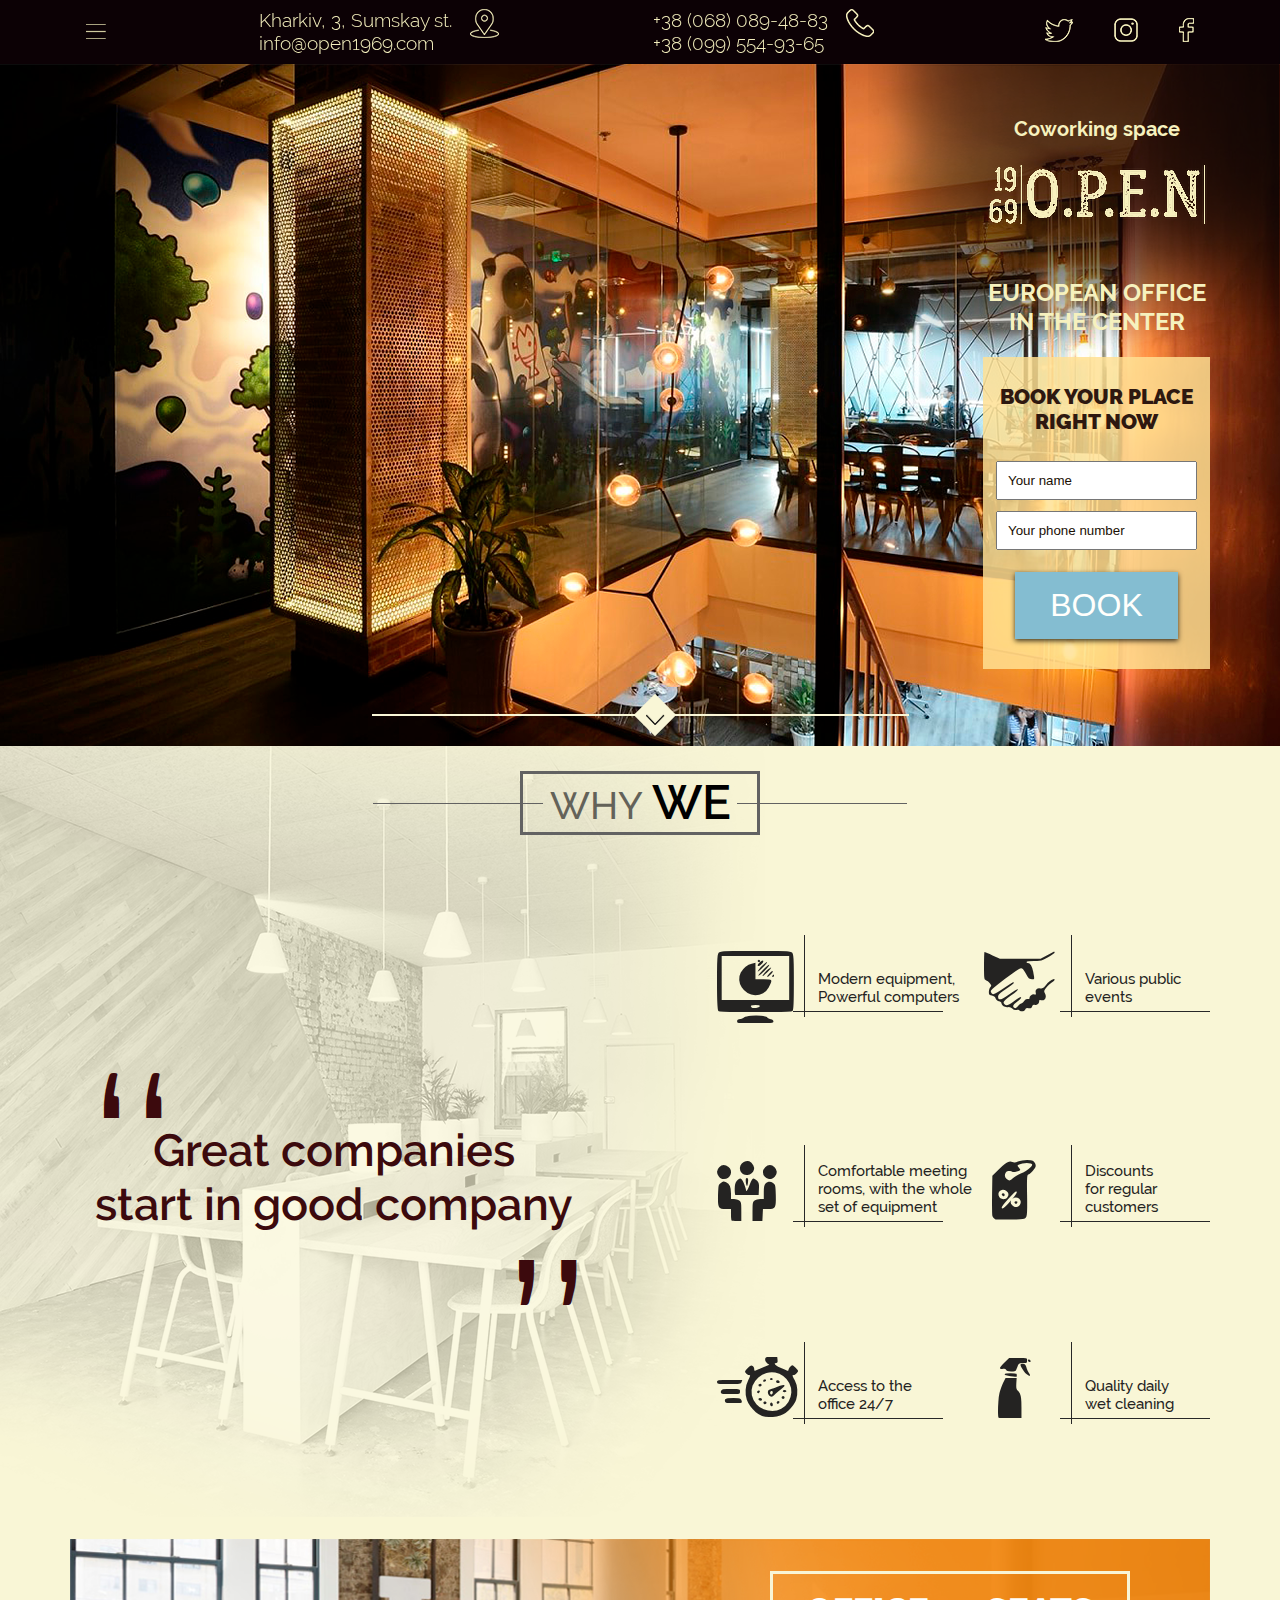
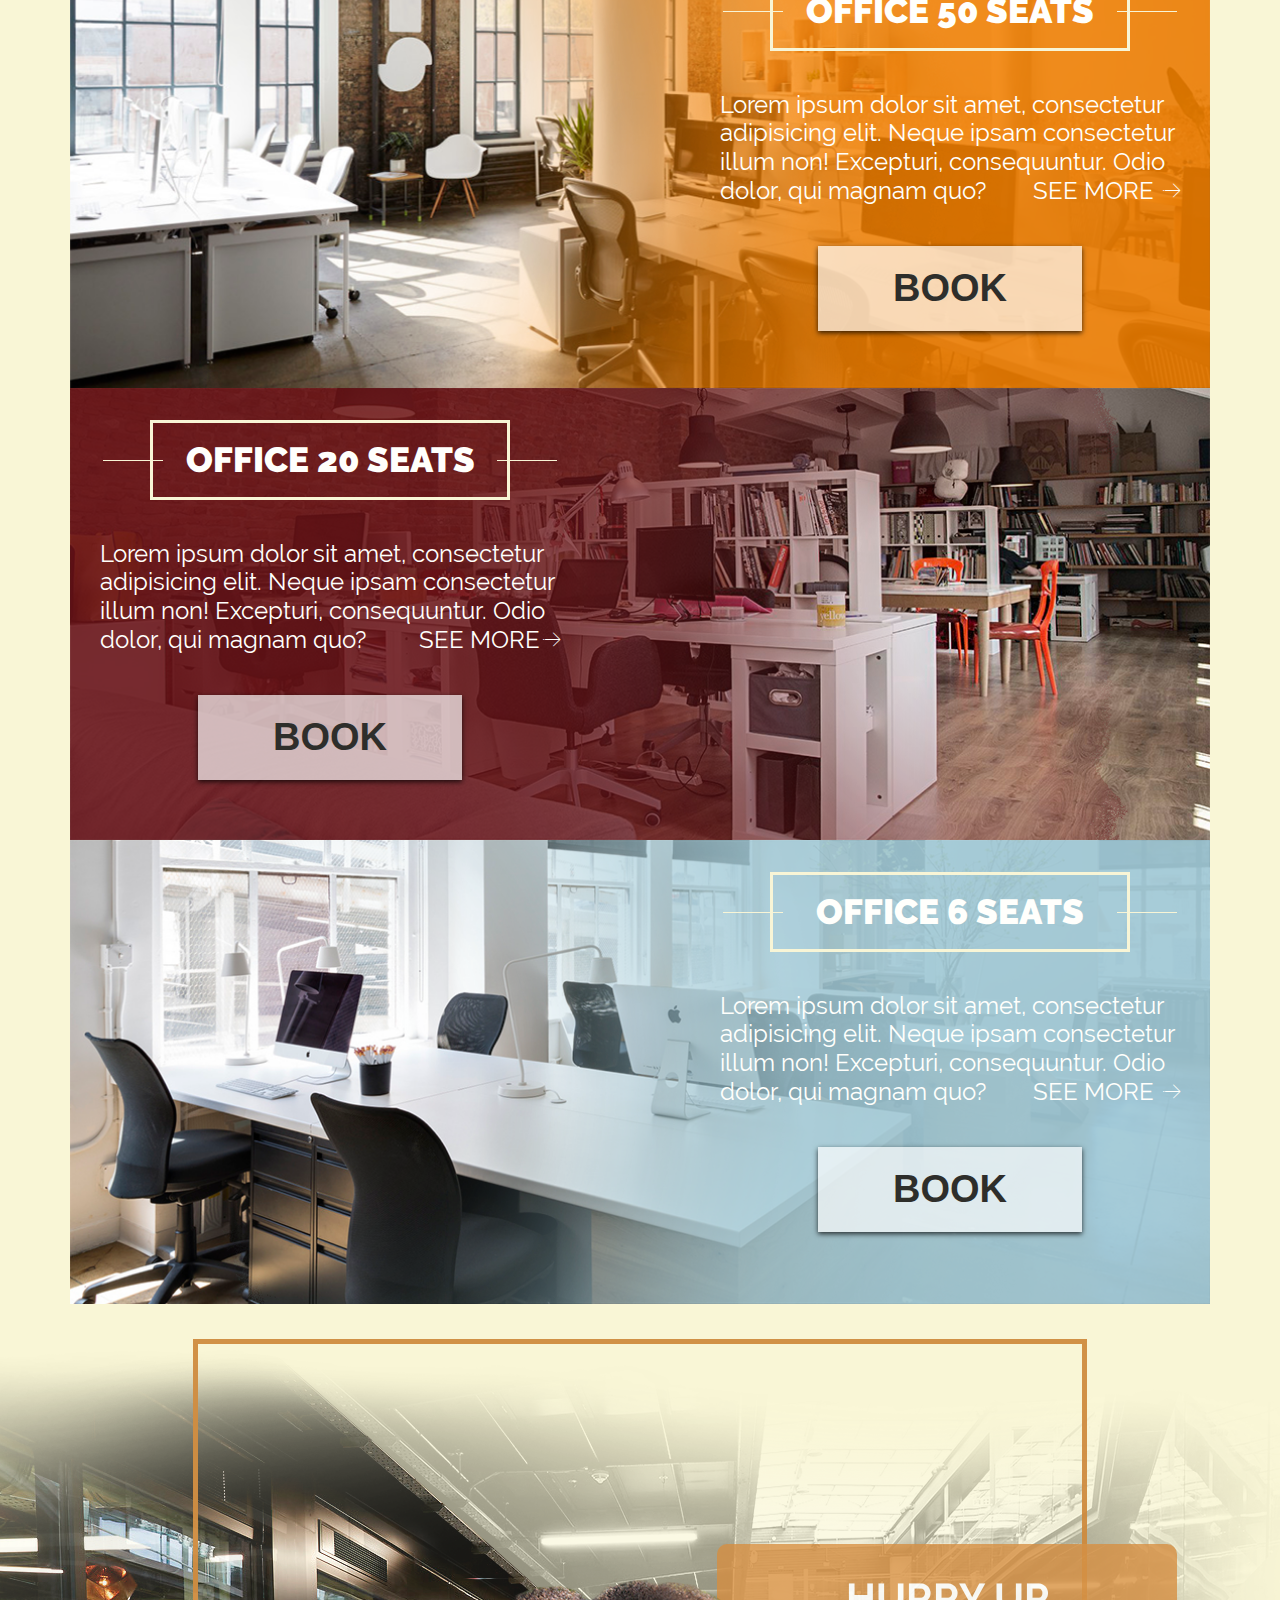
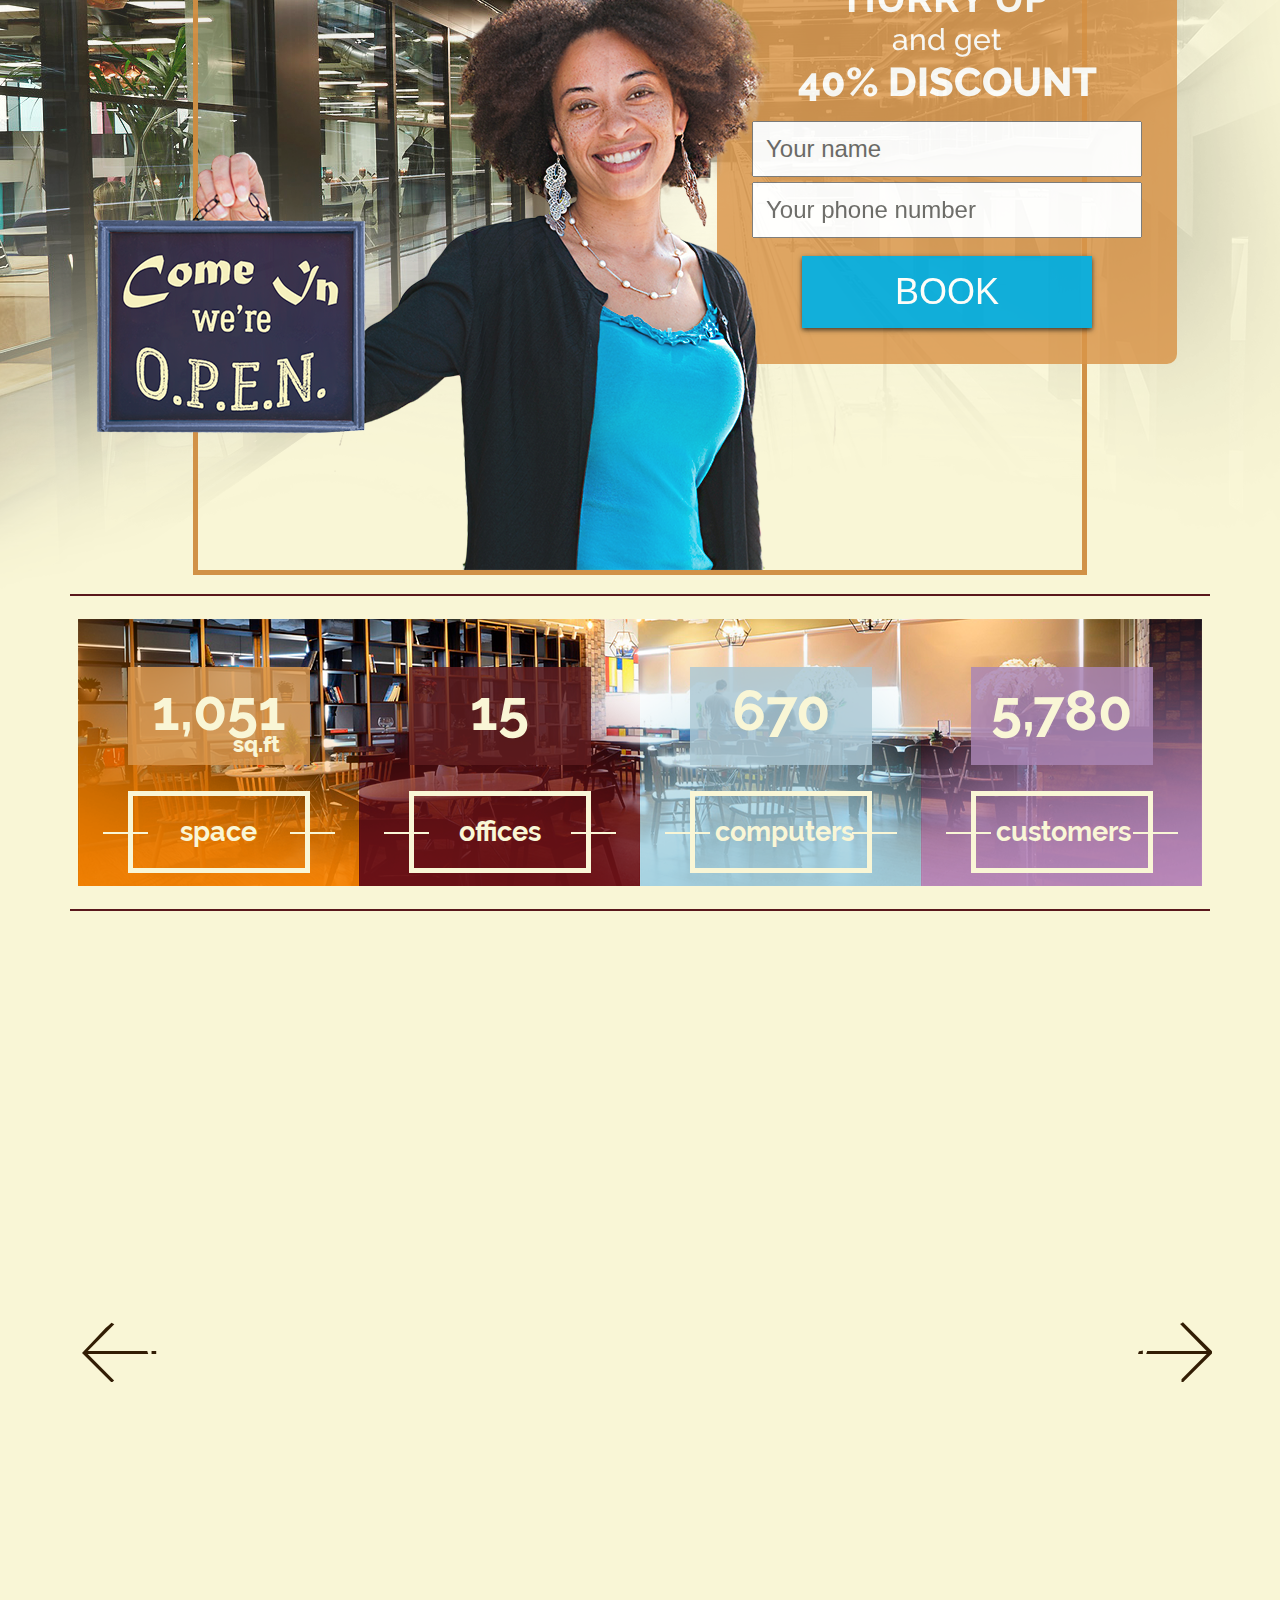
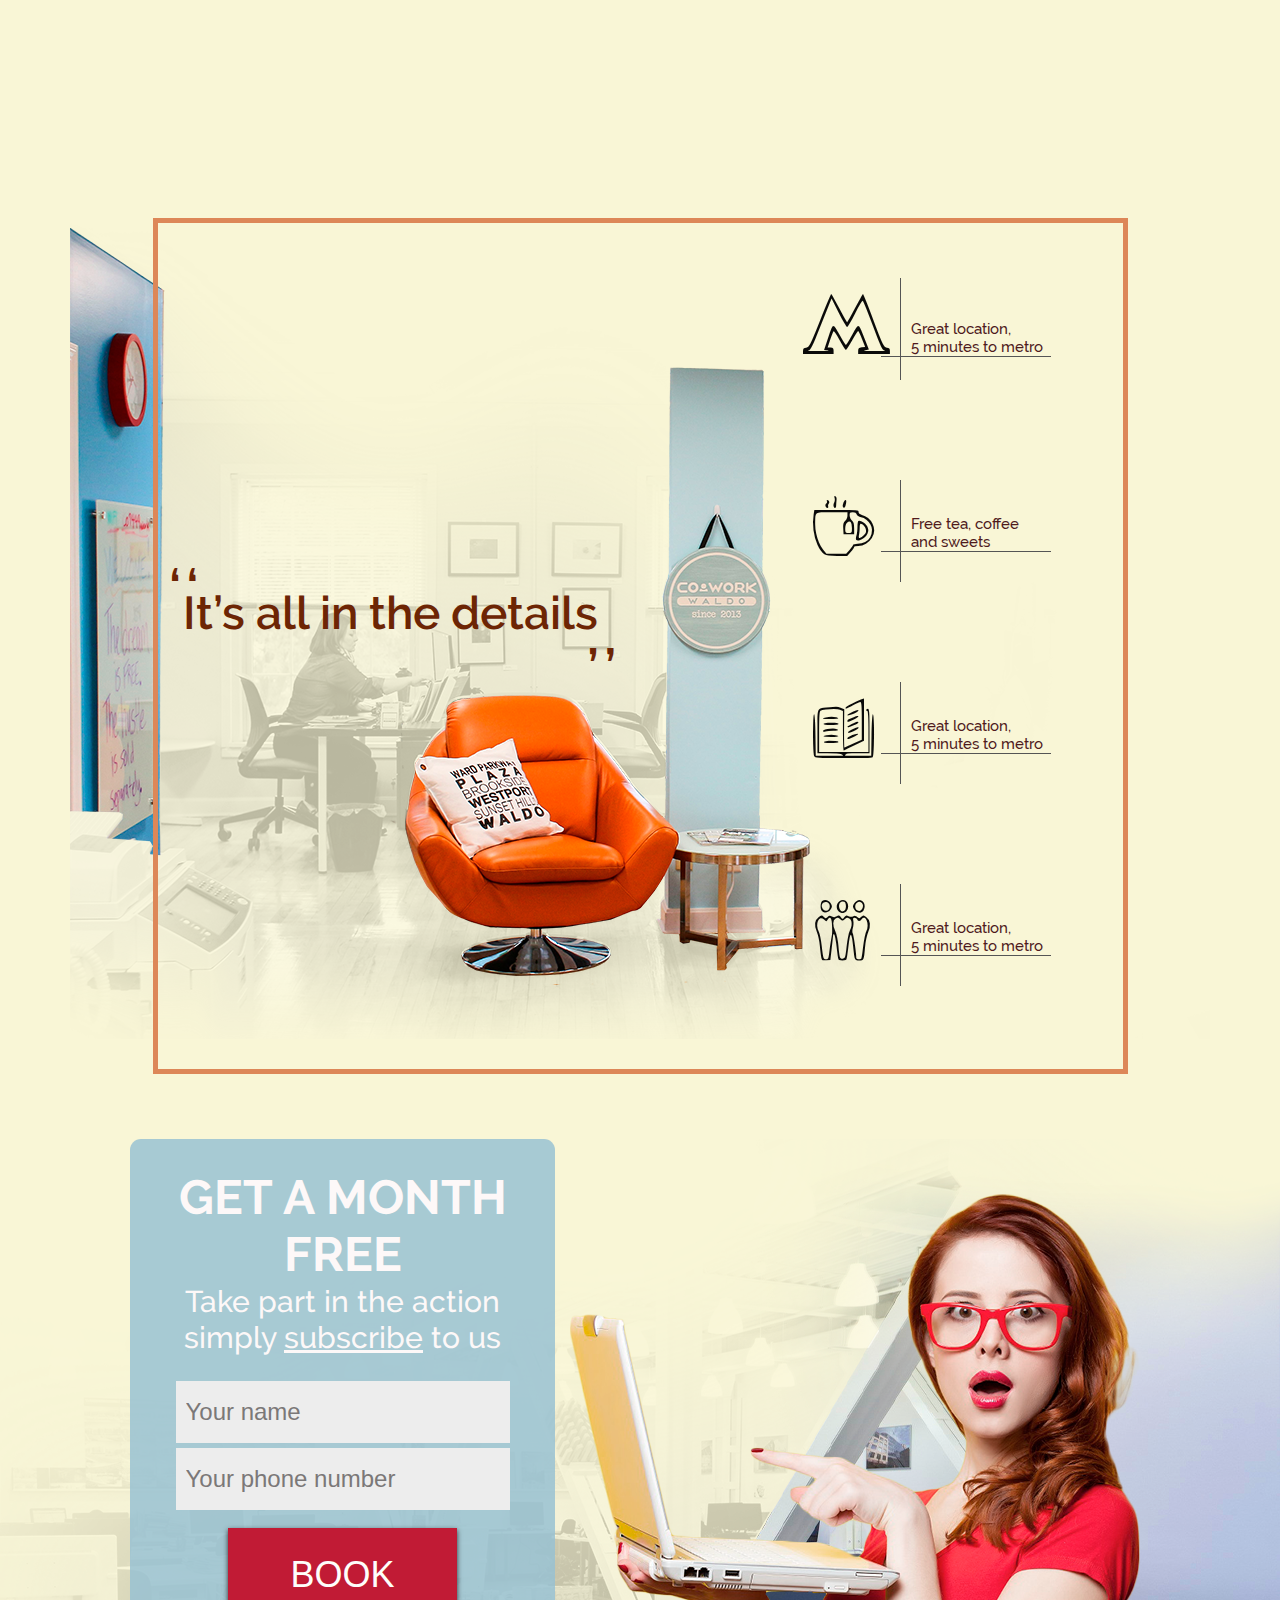
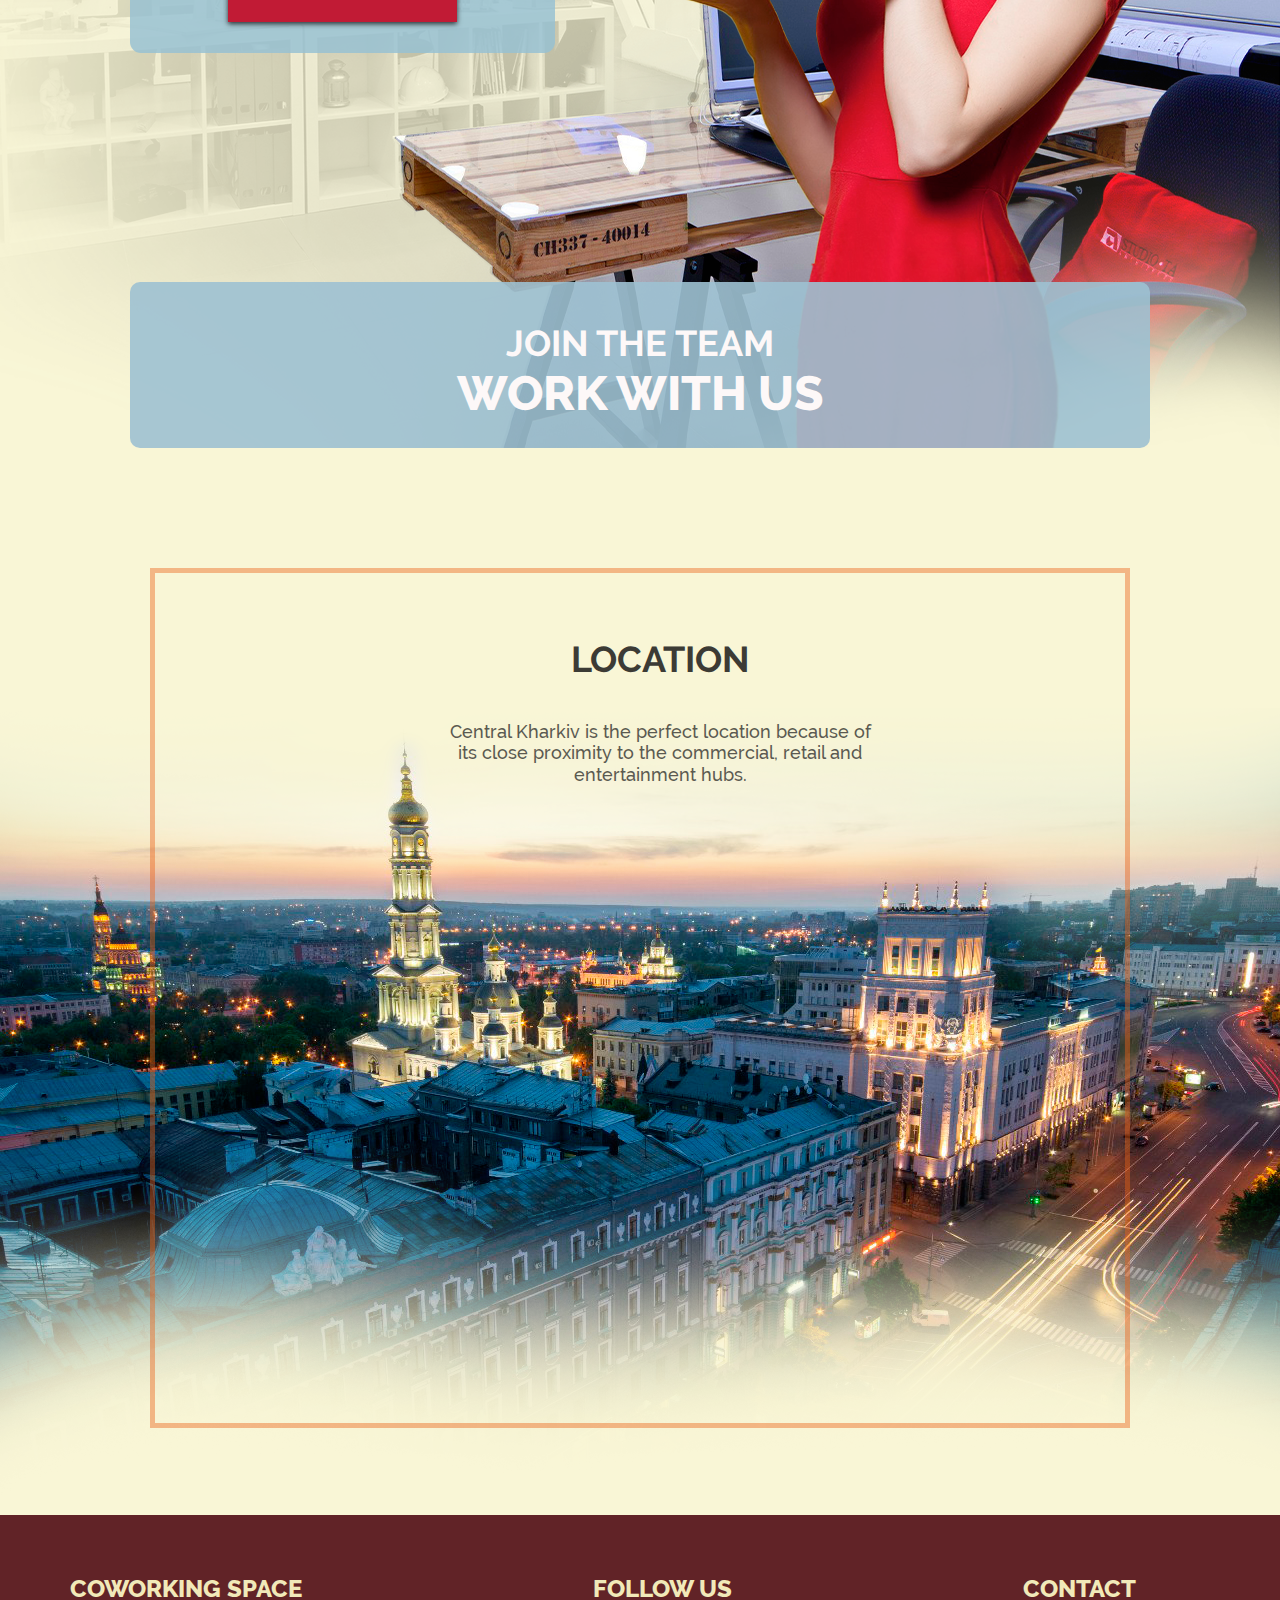
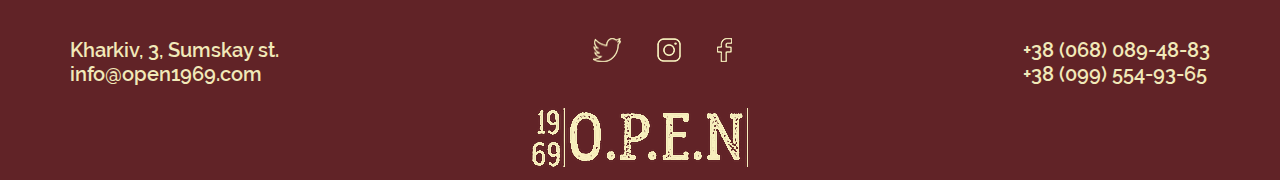
==== commit a75aa517: "50%" ====
--- a/index.html
+++ b/index.html
@@ -2,7 +2,7 @@
 <html lang="en">
 <head>
 	<meta charset="UTF-8">
-	<title>Document</title>
+	<title>Markup</title>
 	<meta name="viewport" content="width=device-width, initial-scale=1.0, maximum-scale=1.0, minimum-scale=1.0">
 	<link rel="stylesheet" href="css/style.css">
 	<link rel="stylesheet" href="css/font-markup/css/markup.css">
@@ -13,53 +13,69 @@
 	<div class="container">
 
 		<header class="flex-container">
-			<div class="flex-grow">
-					<img src="img/icons/menu.png" alt="menu">
+			<div>
+				<a id="btn-menu" href="#"><img src="img/icons/menu.png" alt="menu"></a>
 			</div>
 			<div>
-				<div class="col">
+				<div class="col-left">
 					<span>Kharkiv, 3, Sumskay st.</span><br/>
 					<span>info@open1969.com</span>
 				</div>
-				<div class="col header-img">
+				<div class="col-right">
 					<img src="img/icons/map.png" alt="map">
 				</div>
 			</div>
 			<div>
-				<div class="col">
-					<span>+38 (068) 089-48-83</span><br/>
-					<span>+38 (099) 554-93-65</span>
-				</div>
-				<div class="col">
+				<div class="col-left">
+					<a class="style-link" href="tel:+380680894883"><span>+38 (068) 089-48-83</span></a><br/>
+					<a class="style-link" href="tel:+380995549365"><span>+38 (099) 554-93-65</span></a>
+				</div>
+				<div class="col-right">
 					<img src="img/icons/phone.png" alt="phone">
 				</div>
 			</div>
 			<div>
-				<img src="img/icons/twitter.png" alt="">
-				<img src="img/icons/instagram.png" alt="">
-				<img src="img/icons/facebook.png" alt="">
+				<a href="#"><img src="img/icons/twitter.png" alt=""></a>
+				<a href="#"><img src="img/icons/instagram.png" alt=""></a>
+				<a href="#"><img src="img/icons/facebook.png" alt=""></a>
 			</div>
 		</header>
 
 		<!-- BANNER -->
 		<section class="banner">
+		<div class="bg-black"></div>
 			<div class="content-header">
-				<div class="dark">
-					<img src="img/header-dark.png" >
-				</div>
+				<div class="dark"></div>
+
+				<aside id="menu">
+					<div class="menu center">
+						<ul>
+							<li><a class="mnu style-link" href="#advantage">Advantage</a></li>
+							<li><a class="mnu style-link" href="#our-offices">Our offices</a></li>
+							<li><a class="mnu style-link" href="#discount">Discount</a></li>
+							<li><a class="mnu style-link" href="#statistics">Statistics</a></li>
+							<li><a class="mnu style-link" href="#">Reviews</a></li>
+							<li><a class="mnu style-link" href="#details">Details</a></li>
+							<li><a class="mnu style-link" href="#gift">Gift</a></li>
+							<li><a class="mnu style-link" href="#contacts">Contacts</a></li>
+						</ul>
+				</div>
+				</aside>
 
 				<!-- BLOCK -->
 				<aside class="right-block">
 					<div class="block-header">
-						<span>Coworking space</span>
+						<span><h3>Coworking space</h3></span>
 						<img src="img/logo-right-block.png" alt="">
-						<span class="up">european office in the center</span>
+						<span class="up"><h1>european office <br>in the center</h1></span>
 					</div>
 					
 					<!-- FORM -->
 
 					<form id="form_1">
-						<span class="up">book your place right now</span>
+						<div class="header">
+							<span class="up">book your place <br>right now</span>
+						</div>
 						<input type="text" name="name" placeholder="Your name">
 						<input type="tel" name="phone" placeholder="Your phone number">
 						<input type="submit" name="" value="BOOK" placeholder="" class="btn btn-blue">
@@ -79,7 +95,7 @@
 		<!-- CONTENT -->
 		<section class="content">
 			<!-- WHY WE -->
-			<div class="why-we">
+			<div class="why-we" id="advantage">
 				<!-- Wrapper -->
 				<div class="wrapper">
 					<div class="top-header">
@@ -89,85 +105,103 @@
 						</div>
 					</div>
 					<!-- LEFT BLOCK -->
-					<div class="col2">
-						<div class="content">
+
+					<div class="content">
+						<div class="col-left">
+						<div>
+							
 							<blockquote>
 								<span><i class="icon-first_q"></i> Great companies</span><br>
 								<span>start in good company</span><i class="icon-second_q"></i>
 							</blockquote>
 						</div>
-					</div>
-					<!-- RIGHT BLOCK -->
-					<div class="col2">
-						<div class="content">
-							<div class="col2">
+						</div>
+						<!-- RIGHT BLOCK -->
+						<div class="col-right">
+							<div class="col-left">
+								
 								<!-- 1 -->
 								<div class="block">
-									<div class="col block-img">
+									<div class="block-col block-img">
 										<span class="icon icon-pc"></span>
 									</div>
-									<div class="col block-description">
-										<span class="pb5">Modern equipment, </span><br>
-										<span class="pb5">Powerful computers</span>
-									</div>
-								</div>
+									<div class="block-col block-description">
+										<div class="mb5">
+											<span>Modern equipment, <br>Powerful computers</span>
+										</div>
+									</div>
+								</div>
+
 								<!-- 2 -->
 								<div class="block">
-									<div class="col block-img">
+									<div class="block-col block-img">
 										<span class="icon icon-conversation"></span>
 									</div>
-									<div class="col block-description">
-										<span class="pb5">Comfortable meeting</span><br>
-										<span class="pb5">rooms, with the whole</span><br>
-										<span class="pb5">set of equipment</span>
-									</div>
-								</div>
+									<div class="block-col block-description">
+										<div class="mb5">
+											<span>Comfortable meeting <br>rooms, with the whole <br>set of equipment</span>
+										</div>
+									</div>
+								</div>
+
+
 								<!-- 3 -->
 								<div class="block">
-									<div class="col block-img">
+									<div class="block-col block-img">
 										<span class="icon icon-clock"></span>
 									</div>
-									<div class="col block-description">
-										<span class="pb5">Modern equipment, </span><br>
-										<span class="pb5">Powerful computers</span>
-									</div>
-								</div>
-							</div>
-							<div class="col2">
+									<div class="block-col block-description">
+										<div class="mb5">
+											<span>Access to the <br>office 24/7</span>
+										</div>
+									</div>
+								</div>
+							</div>
+								<!-- <div class="clearfix"></div> -->
+
+								<div class="col-right">
+									
 								<!-- 4 -->
 								<div class="block">
-									<div class="col block-img">
+									<div class="block-col block-img">
 										<span class="icon icon-hands"></span>
 									</div>
-									<div class="col block-description">
-										<span class="pb5">Modern equipment, </span><br>
-										<span class="pb5">Powerful computers</span>
+									<div class="block-col block-description">
+										<div class="mb5">
+											<span>Various public <br>events</span>
+										</div>
 									</div>
 								</div>
 								<!-- 5 -->
 								<div class="block">
-									<div class="col block-img">
+									<div class="block-col block-img">
 										<span class="icon icon-discount"></span>
 									</div>
-									<div class="col block-description">
-										<span class="pb5">Modern equipment, </span><br>
-										<span class="pb5">Powerful computers</span>
-									</div>
-								</div>
+									<div class="block-col block-description">
+										<div class="mb5">
+											<span>Discounts <br>for regular <br>customers</span>
+										</div>
+									</div>
+								</div>
+								<!-- <div class="clearfix"></div> -->
 								<!-- 6 -->
 								<div class="block">
-									<div class="col block-img">
+									<div class="block-col block-img">
 										<span class="icon icon-clean"></span>
 									</div>
-									<div class="col block-description">
-										<span class="pb5">Modern equipment, </span><br>
-										<span class="pb5">Powerful computers</span>
-									</div>
-								</div>
-							</div>
-						</div>
-					</div>
-					<div class="office">
+									<div class="block-col block-description">
+										<div class="mb5">
+											<span>Quality daily <br>wet cleaning</span>
+										</div>
+									</div>
+								</div>
+								</div>
+
+								<!-- <div class="clearfix"></div> -->
+						</div>
+					</div>
+
+					<div class="office" id="our-offices">
 						<div class="bg bg-img1">
 							<div class="orange-bg double"></div>
 							<aside id="office1">
@@ -216,7 +250,7 @@
 					</div>
 				</div>
 				<!-- end wrapper -->
-				<div class="office-block">
+				<div class="office-block" id="discount">
 					<div class="bg-office"></div>
 					<div class="double layout-office">
 						<div class="office-content">
@@ -236,7 +270,7 @@
 						</div>
 					</div>
 				</div>
-				<div class="wrapper" id="stat">
+				<div class="wrapper" id="statistics">
 					<div class="statistic">
 						<div id="stat-space" class="stat-block">
 							<div class="stat-header center">
@@ -278,15 +312,56 @@
 				<!-- START WRAPPER -->
 				<div class="wrapper">
 					<div class="slider">
+					<div class="triangle-top">
+						
 						<!-- SLIDER -->
+						<div class="tr1">
+							<img src="img/triangle/tr-bg1.png" alt="">
+						</div>
+						<div class="tr2">
+							<img src="img/triangle/tr-bg2.png" alt="">
+						</div>
+						<div class="tr3">
+							<img src="img/triangle/tr-bg3.png" alt="">
+						</div>
+						<div class="tr4">
+							<img src="img/triangle/tr-bg4.png" alt="">
+						</div>
+						<div class="tr5">
+							<img src="img/triangle/tr-bg5.png" alt="">
+						</div>
+					</div>
+					<div class="triangle-arrow">
+						<a href="#"><i class="icon-slider_l">
+						</i></a>
+						<a href="#"><i class="icon-slider_r">
+						</i></a>
+					</div>
+					<div class="triangle-bottom">
+						<div class="tr1">
+							<img src="img/triangle/tr-2-1-bg.png" alt="">
+						</div>
+						<div class="tr2">
+							<img src="img/triangle/tr-2-2-bg.png" alt="">
+						</div>
+						<div class="tr3">
+							<img src="img/triangle/tr-2-3-bg.png" alt="">
+						</div>
+						<div class="tr4">
+							<img src="img/triangle/tr-2-4-bg.png" alt="">
+						</div>
+						<div class="tr5">
+							<img src="img/triangle/tr-2-5-bg.png" alt="">
+						</div>
+					</div>
 					</div>
 
 					<!-- DETAILS -->
-					<div class="details">
+					<div class="details" id="details">
 						<div class="details-bg"></div>
 						<div class="details-arm"></div>
 						<div class="block-details">
-							<div class="col2 top">
+							<div class="block-col top">
 								<div class="content">
 									<blockquote>
 										<span><i class="icon-first_q"></i>
@@ -294,45 +369,42 @@
 										</blockquote>
 									</div>
 								</div>
-								<div class="col2">
+								<div class="block-col">
 									<div id="details-block">
 										<!-- 1 -->
 										<div class="block">
-											<div class="col block-img" id="metro">
+											<div class="block-col block-img" id="metro">
 												<span class="icon icon-metro"></span>
 											</div>
-											<div class="col block-description">
-												<span class="spanb5">Great location,</span><br>
-												<span class="pb5">5 minutes to metro</span>
+											<div class="block-col block-description">
+												<span>Great location, <br>5 minutes to metro</span>
 											</div>
 										</div>
 										<!-- 2 -->
 										<div class="block">
-											<div class="col block-img">
+											<div class="block-col block-img">
 												<span class="icon icon-cup"></span>
 											</div>
-											<div class="col block-description">
-												<span class="pb5">Free tea, coffee and sweets</span>
+											<div class="block-col block-description">
+												<span>Free tea, coffee <br>and sweets</span>
 											</div>
 										</div>
 										<!-- 3 -->
 										<div class="block">
-											<div class="col block-img">
+											<div class="block-col block-img">
 												<span class="icon icon-book"></span>
 											</div>
-											<div class="col block-description">
-												<span class="pb5">Great location,</span><br>
-												<span class="pb5">5 minutes to metro</span>
+											<div class="block-col block-description">
+												<span>Great location, <br>5 minutes to metro</span>
 											</div>
 										</div>
 										<!-- 4 -->
 										<div class="block">
-											<div class="col block-img">
+											<div class="block-col block-img">
 												<span class="icon icon-people"></span>
 											</div>
-											<div class="col block-description">
-												<span class="pb5">Great location,</span><br>
-												<span class="pb5">5 minutes to metro</span>
+											<div class="block-col block-description">
+												<span>Great location, <br>5 minutes to metro</span>
 											</div>
 										</div>
 									</div>
@@ -344,7 +416,7 @@
 					<!-- END WRAPPER -->
 
 					<!-- BLOCK TAKE PART -->
-					<div class="take-part">
+					<div class="take-part" id="gift ">
 						<div class="take-bg"></div>
 						<div class="take-table"></div>
 						<div class="content">
@@ -378,7 +450,7 @@
 					</div>
 
 					<!-- BLOCK LOCATION -->
-					<div class="map">
+					<div class="map" id="contacts">
 						<div class="map-bg"></div>
 						<div class="wrapp">
 							<div class="location center">
@@ -421,9 +493,9 @@
 							</div>
 						</div>
 					</div>
-						<div class="footer-logo center">
-							<img src="img/logo-right-block.png" alt="logo">
-						</div>
+					<div class="footer-logo center">
+						<img src="img/logo-right-block.png" alt="logo">
+					</div>
 				</footer>
 			</section>
 		</div>
--- a/css/style.css
+++ b/css/style.css
@@ -103,11 +103,17 @@
 
 	/*HEADER*/
 header {
-	background-color: rgb(12, 1, 5);
+	background-color: rgba(12, 1, 5,0.5);
 	color: #f6f1bf;
 	font-size: 1.9rem;
 	padding: 10px 0;
 	font-weight: 300;
+	height: 64px;
+	position: fixed;
+	top: 0;
+	z-index: 99;
+	width: 100%;
+	max-width: 1280px;
 }
 header img {
 	margin: 0 1.8rem;
@@ -117,8 +123,9 @@
 	justify-content: space-around;
 	align-items: center;
 }
-.col {
-	display: inline-block;
+.bg-black {
+	background-color: rgb(12, 1, 5);
+	height: 64px; 
 }
 
 /*Content Header*/
@@ -141,16 +148,54 @@
 	text-align: center;
 }
 .content-header .right-block img{
-	margin: 22px 0;
-}
-.block-header span {
+	margin: 22px 0 47px;
+}
+.block-header {
 	margin-top: 23px;
 	margin-bottom: 20px;
-}
+	font-weight: 900;
+}
+.block-header h3 {
+	font-size: 2rem;
+}
+.block-header h1 {
+	font-size: 2.4rem;
+}
+/*MENU*/
+#menu {
+	display: none;
+	position: fixed;
+	z-index: 99;
+}
+.menu {
+	background: url(../img/menu.png) no-repeat top left;
+	height: 534px;
+	width: 248px;
+	position: relative;
+	padding-top: 20px;
+}
+.menu ul>li {
+	list-style: none;
+	font-weight: 300;
+	font-size: 2.4rem;
+	margin: 30px auto;
+}
+.style-link {
+	color: #f3eebd;
+	text-decoration: none;
+}
+.menu ul a {
+	display: block;
+}
+
+/*BLOCK*/
 .content-header .dark {
-	position: absolute;
+	background: url(../img/header-dark.png) no-repeat;
+	position: absolute;
+	top: 0;
 	right: 0;
-	top: 0;
+	height: 291px;
+	width: 412px;
 }
 #form_1, #form_2 {
 	background-color: rgba(255, 224, 146, 0.84);
@@ -164,10 +209,11 @@
 #form_1 input::-webkit-input-placeholder{
 	color:  #1a0f04;
 } 
-#form_1 span {
+#form_1 .header {
 	color: #2e1810;
 	font-size: 2.1rem;
-	padding: 27px 0;
+	font-weight: 900;
+	padding: 27px 12px;
 }
 .btn {
 	border: 0;
@@ -258,16 +304,17 @@
 }
 
 	/*CONTENT*/
-.col2 .content {
+.wrapper .content {
 	width: 100%;
 	color: #242322;
+	overflow: hidden;
 }
 .why-we blockquote {
 	font-size: 4.5rem;
 	color: #3c0a0d;
 	font-weight: 600;
 	text-align: center;
-	margin: 0 25px;
+	margin: 135px 25px;
 }
 .why-we blockquote i {
 	display: block;
@@ -278,42 +325,48 @@
 	text-align: right;
 	padding-top: 25px;
 }
-.why-we .col2 {
-	width: 49.7%;
+
+.col-left {
+	float: left;
+}
+.col-right {
+	float: right;
+}
+.block-col {
 	display: inline-block;
-	vertical-align: middle;
-}
-/*.why-we .col50 {
-	width: 49%;
-	display: inline-block;
-	vertical-align: middle;
-}*/
+}
 .icon {
 	font-size: 6rem;
 }
-.why-we span.pb5 {
-	padding-bottom: 5px;
-}
+.mb5 {
+	margin-bottom: 5px;
+}
+.clearfix {
+	clear: both;
+}
+.why-we .block {
+	padding-bottom: 110px;
+}
+
 .why-we .block-img {
-	padding-right: 15px;
-	padding-top: 35px;
+	padding: 10px 15px 0 0;
 	border-right: 1px solid #282828;
-}
-.why-we .block {
-	margin-bottom: 100px;
 }
 .why-we .block-description {
 	font-size: 1.5rem;
 	font-weight: 500;
-	padding-left: 15px;
+	padding-left: 10px;
+	padding-top: 30px;
+	padding-bottom: 5px;
 }
 .why-we .block-description:after {
 	content: '';
 	display: block;
-	width: 90%;
+	width: 150px;
 	height: 1px;
 	background-color: #282828;
 	margin-left: -25px;
+	margin-bottom: 5px;
 }
 
 	/*OFFICE*/
@@ -353,6 +406,7 @@
 	background-image: url(../img/blue-office.png);
 	background-position: top right;
 }
+
 	/*BLOCK*/
 .office aside {
 	position: absolute;
@@ -585,11 +639,11 @@
 	float: right;
 	padding-right: 30px;
 }
-#stat {
+#statistics {
 	position: relative;
 	padding-bottom: 25px;
 }
-#stat:before {
+#statistics:before {
 	content: '';
 	display: block;
 	position: absolute;
@@ -598,7 +652,7 @@
 	height: 2px;
 	width: 100%;
 }
-#stat:after {
+#statistics:after {
 	content: '';
 	display: block;
 	position: absolute;
@@ -607,7 +661,105 @@
 	height: 2px;
 	width: 100%;
 }
-
+/*SLIDER*/
+.slider {
+	padding-bottom: 20px;
+}
+.slider .triangle-top {
+	position: relative;
+	height: 410px;
+	width: 100%;
+}
+.triangle-top .tr1 {
+	background: url(../img/triangle/tr1.png) no-repeat;
+	position: absolute;
+	top: 0;
+	opacity: .91;
+	left: 3px;
+}
+.triangle-top .tr2 {
+	background: url(../img/triangle/tr2.png) no-repeat;
+	position: absolute;
+	left: 377px;
+	top: 0;
+}
+.triangle-top .tr3 {
+	background: url(../img/triangle/tr3.png) no-repeat;
+	position: absolute;
+	left: 744px;
+	top: 0;
+	opacity: .91;
+}
+.triangle-top .tr4 {
+	background: url(../img/triangle/tr4.png) no-repeat;
+	position: absolute;
+	left: 191px;
+	bottom: 0;
+}
+.triangle-top .tr5 {
+	background: url(../img/triangle/tr5.png) no-repeat;
+	position: absolute;
+	left: 558px;
+	bottom: 0;
+}
+.slider .triangle-arrow {
+	position: relative;
+	font-size: 6rem;
+	z-index: 2;
+}
+.slider .triangle-arrow a {
+	text-decoration: none;
+	color: #321d04;
+}
+.slider .triangle-arrow .icon-slider_l {
+	position: absolute;
+	top: -3rem;
+	left: 0;
+}
+.slider .triangle-arrow .icon-slider_r {
+	position: absolute;
+	top: -3rem;
+	right: 0;
+}
+.slider .triangle-bottom {
+	position: relative;
+	height: 414px;
+	width: 100%;
+	margin-top: 3px;
+}
+.triangle-bottom .tr1 {
+	background: url(../img/triangle/tr-2-1.png) no-repeat;
+	position: absolute;
+	bottom: 0;
+	opacity: .91;
+}
+.triangle-bottom .tr2 {
+	background: url(../img/triangle/tr-2-2.png) no-repeat;
+	position: absolute;
+	left: 372px;
+	bottom: 0;
+}
+.triangle-bottom .tr3 {
+	background: url(../img/triangle/tr-2-3.png) no-repeat;
+	position: absolute;
+	left: 743px;
+	bottom: 0;
+	opacity: .91;
+}
+.triangle-bottom .tr4 {
+	background: url(../img/triangle/tr-2-4.png) no-repeat;
+	position: absolute;
+	left: 190px;
+	top: 0;
+}
+.triangle-bottom .tr5 {
+	background: url(../img/triangle/tr-2-5.png) no-repeat;
+	position: absolute;
+	left: 558px;
+	top: 0;
+}
+
+/*DETAILS*/
 .details {
 	height: 821px;
 	position: relative;
@@ -654,10 +806,10 @@
 }
 #details-block {
 	padding-top: 55px;
-	padding-left: 160px;
+	padding-left: 165px;
 }
 #details-block .block {
-	margin-bottom: 60px;
+	padding-bottom: 100px;
 }
 .block-details .icon-metro {
 	vertical-align: super;
@@ -683,9 +835,10 @@
 .block-details .block-description:after {
 	background-color: rgb(85, 85, 85);
 	height: 1px;
-	width: 100%;
+	width: 170px;
 	margin-left: -30px;
 }
+
 .block-details .block-img {
 	border-right: 1px solid rgb(85, 85, 85);
 }
@@ -789,6 +942,7 @@
 	display: flex;
 	justify-content: center;
 	align-items: flex-end;
+	cursor: pointer;
 }
 .take-part .join .bold {
 	font-size: 3.6rem;
@@ -817,7 +971,6 @@
 	width: 100%;
 	margin-top: 140px;
 }
-
 .map .wrapp {
 	width: calc(100% - 300px);
 	height: 860px;
@@ -865,4 +1018,5 @@
 }
 .footer-logo {
 	margin-top: 20px;
-}+}
+
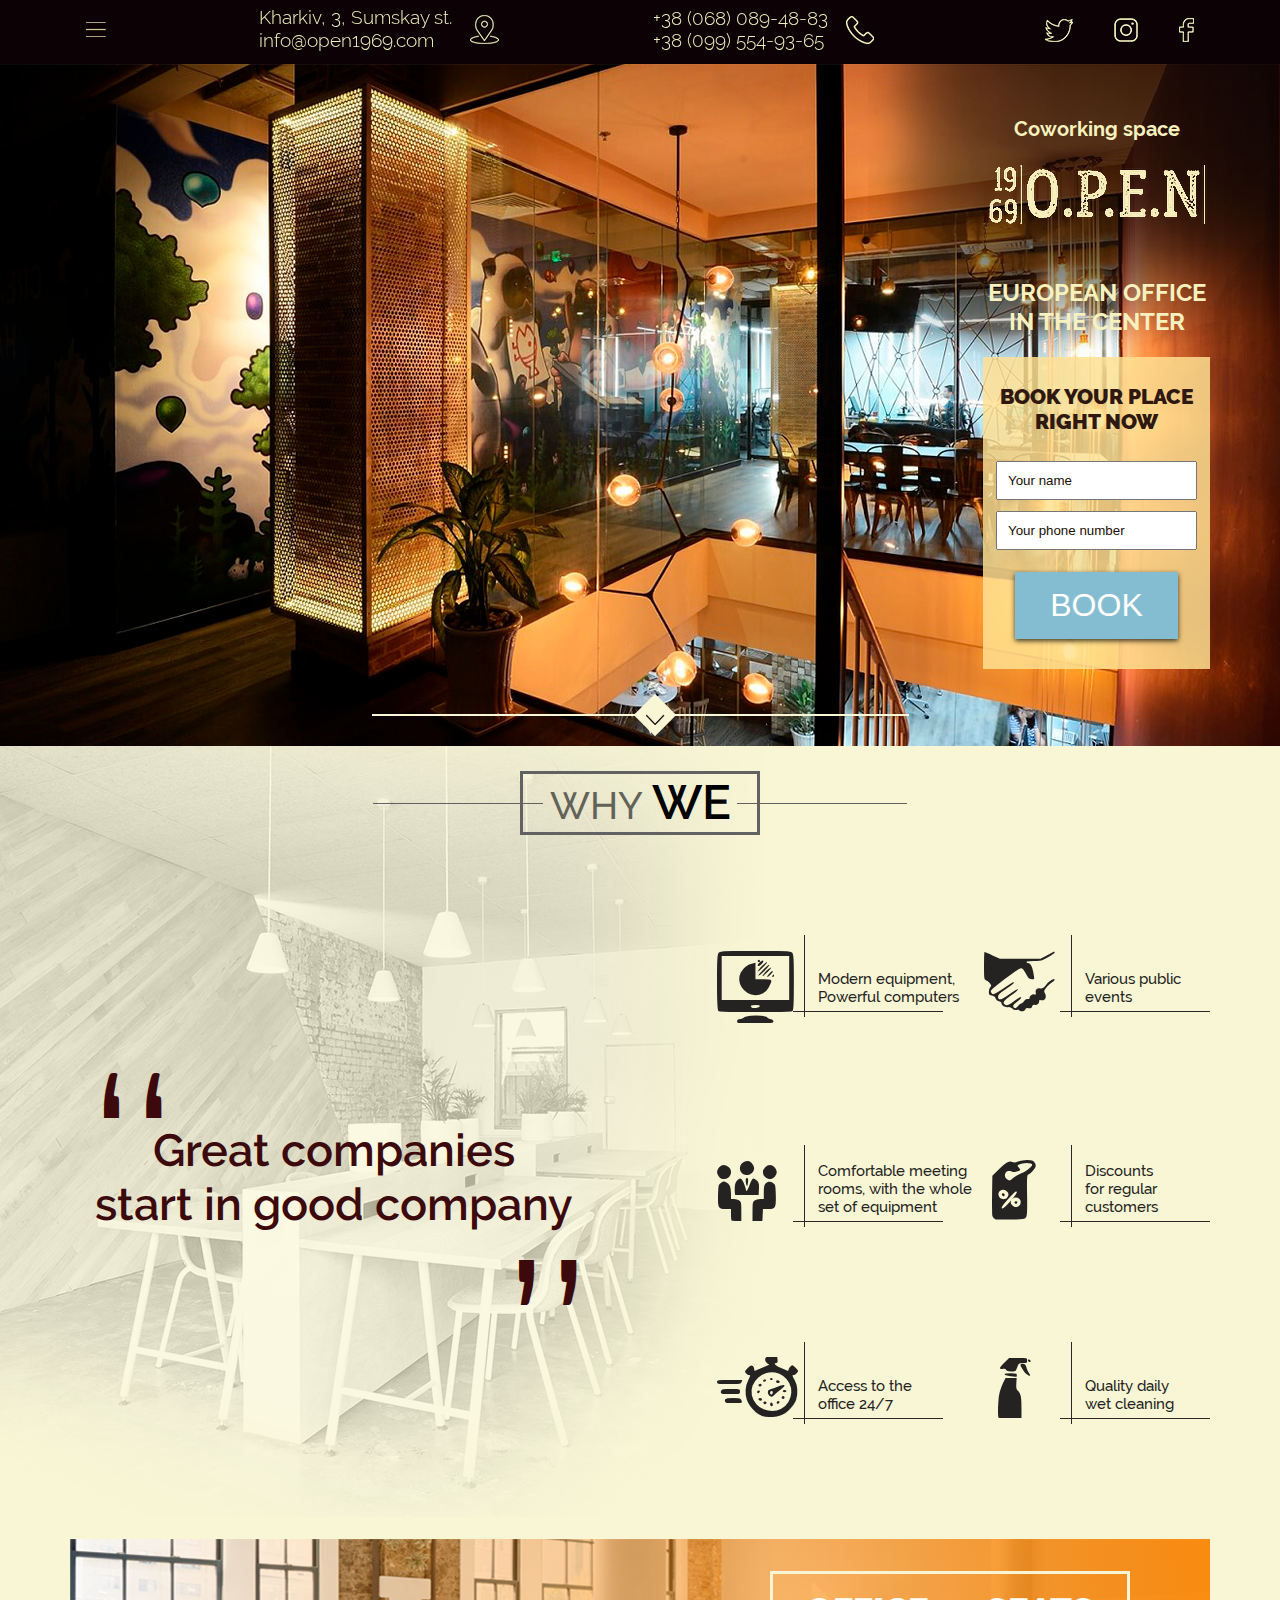
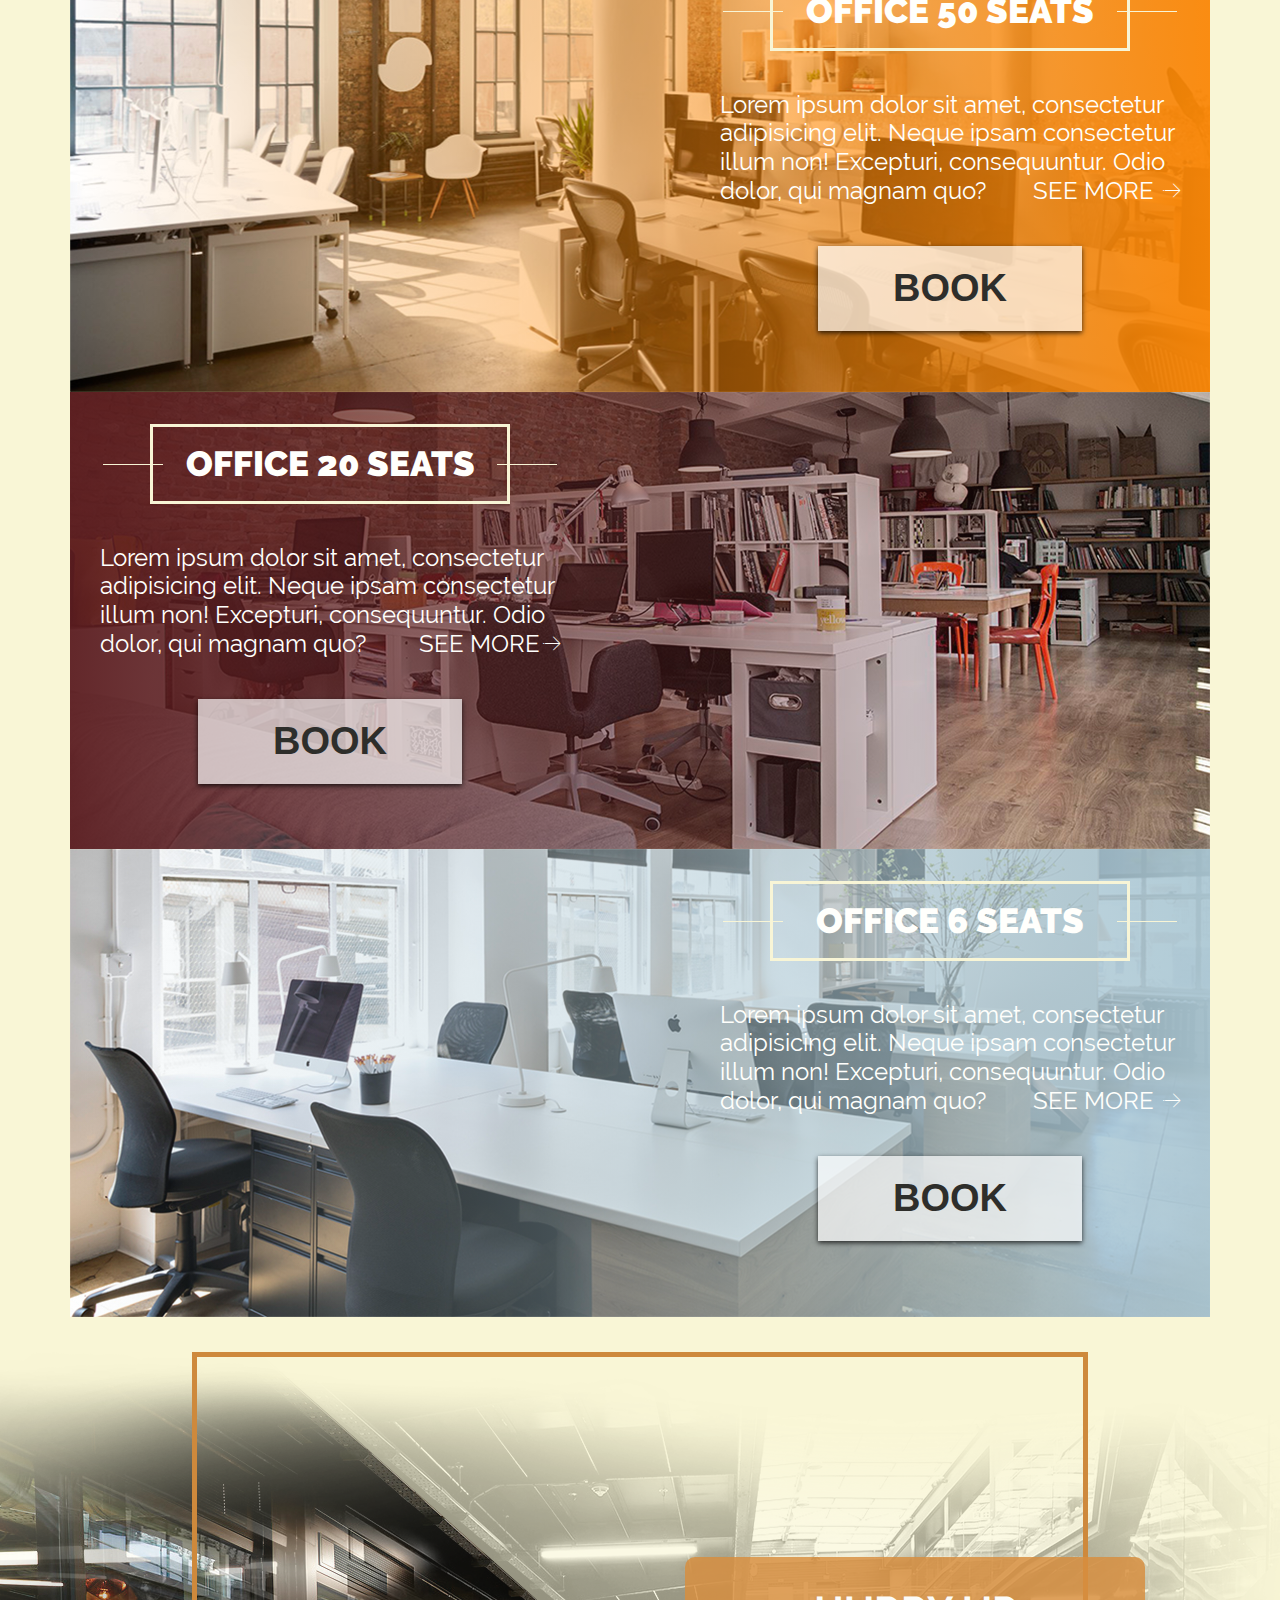
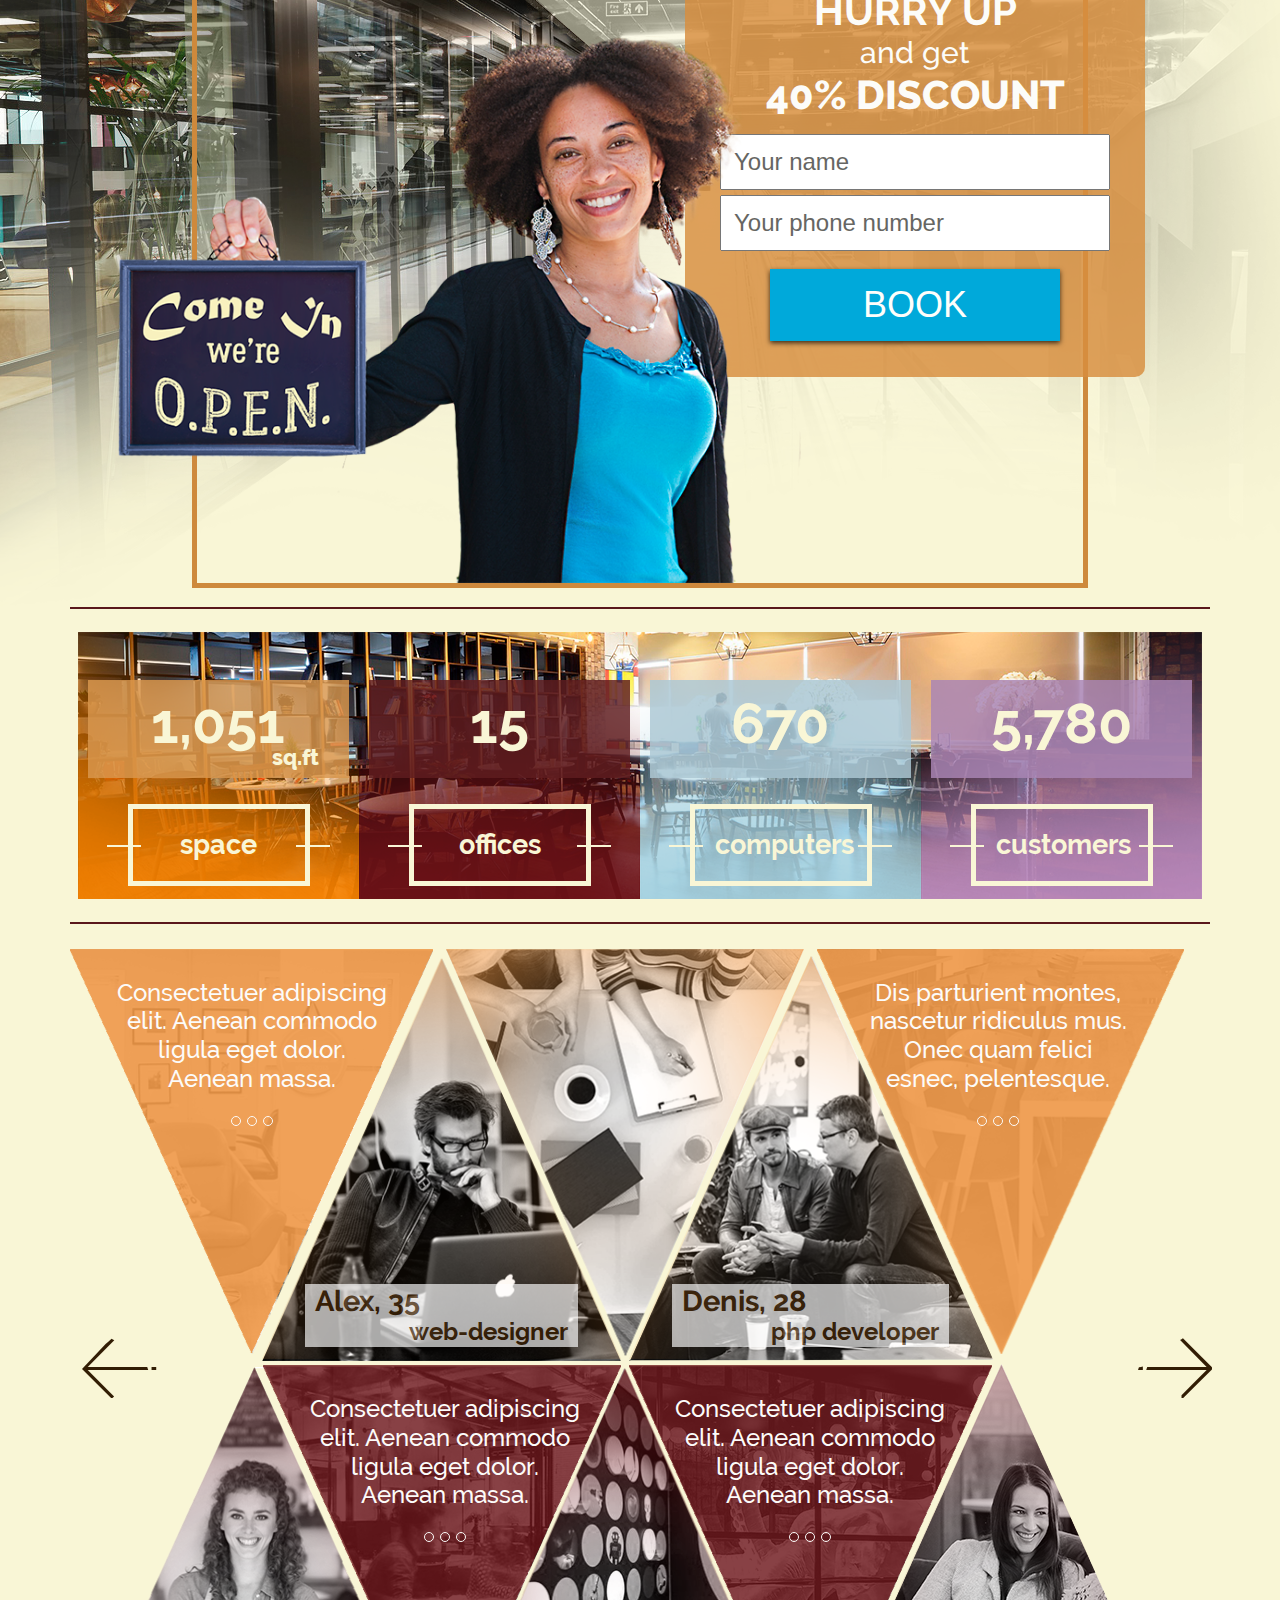
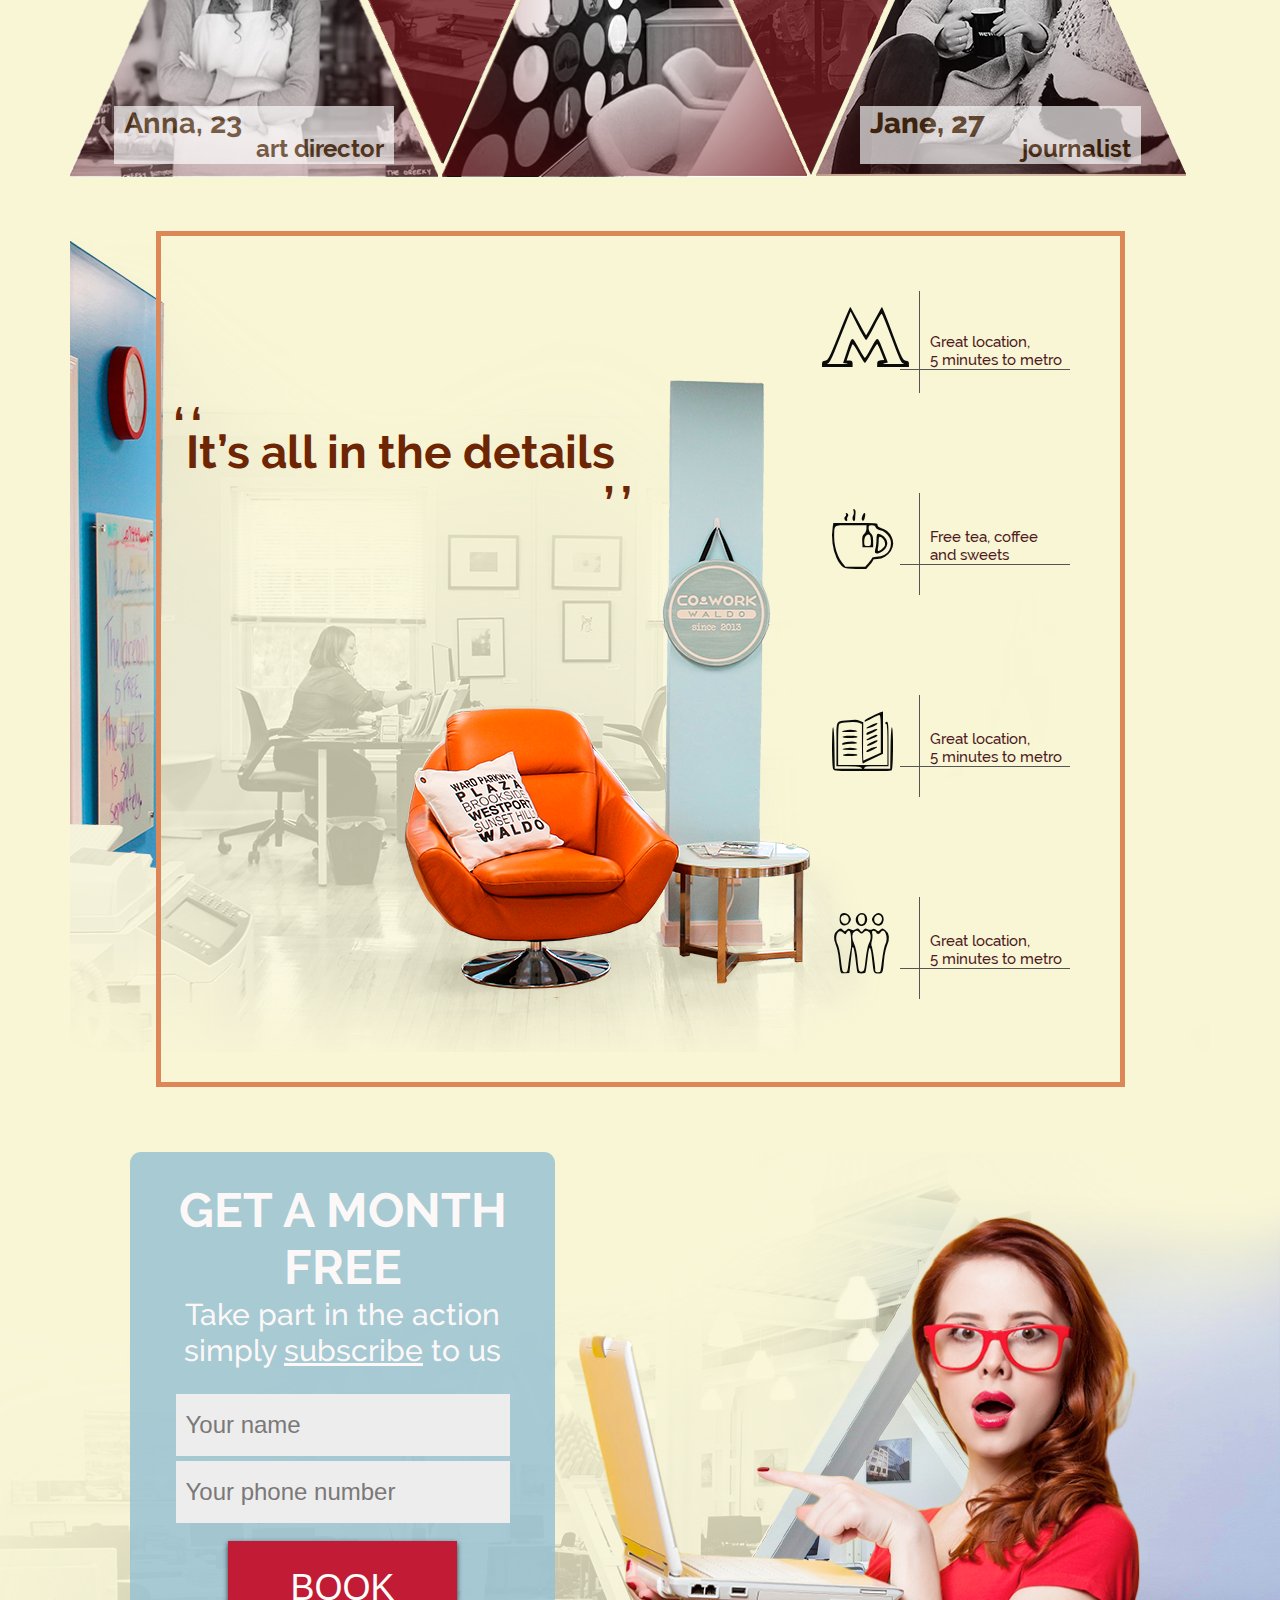
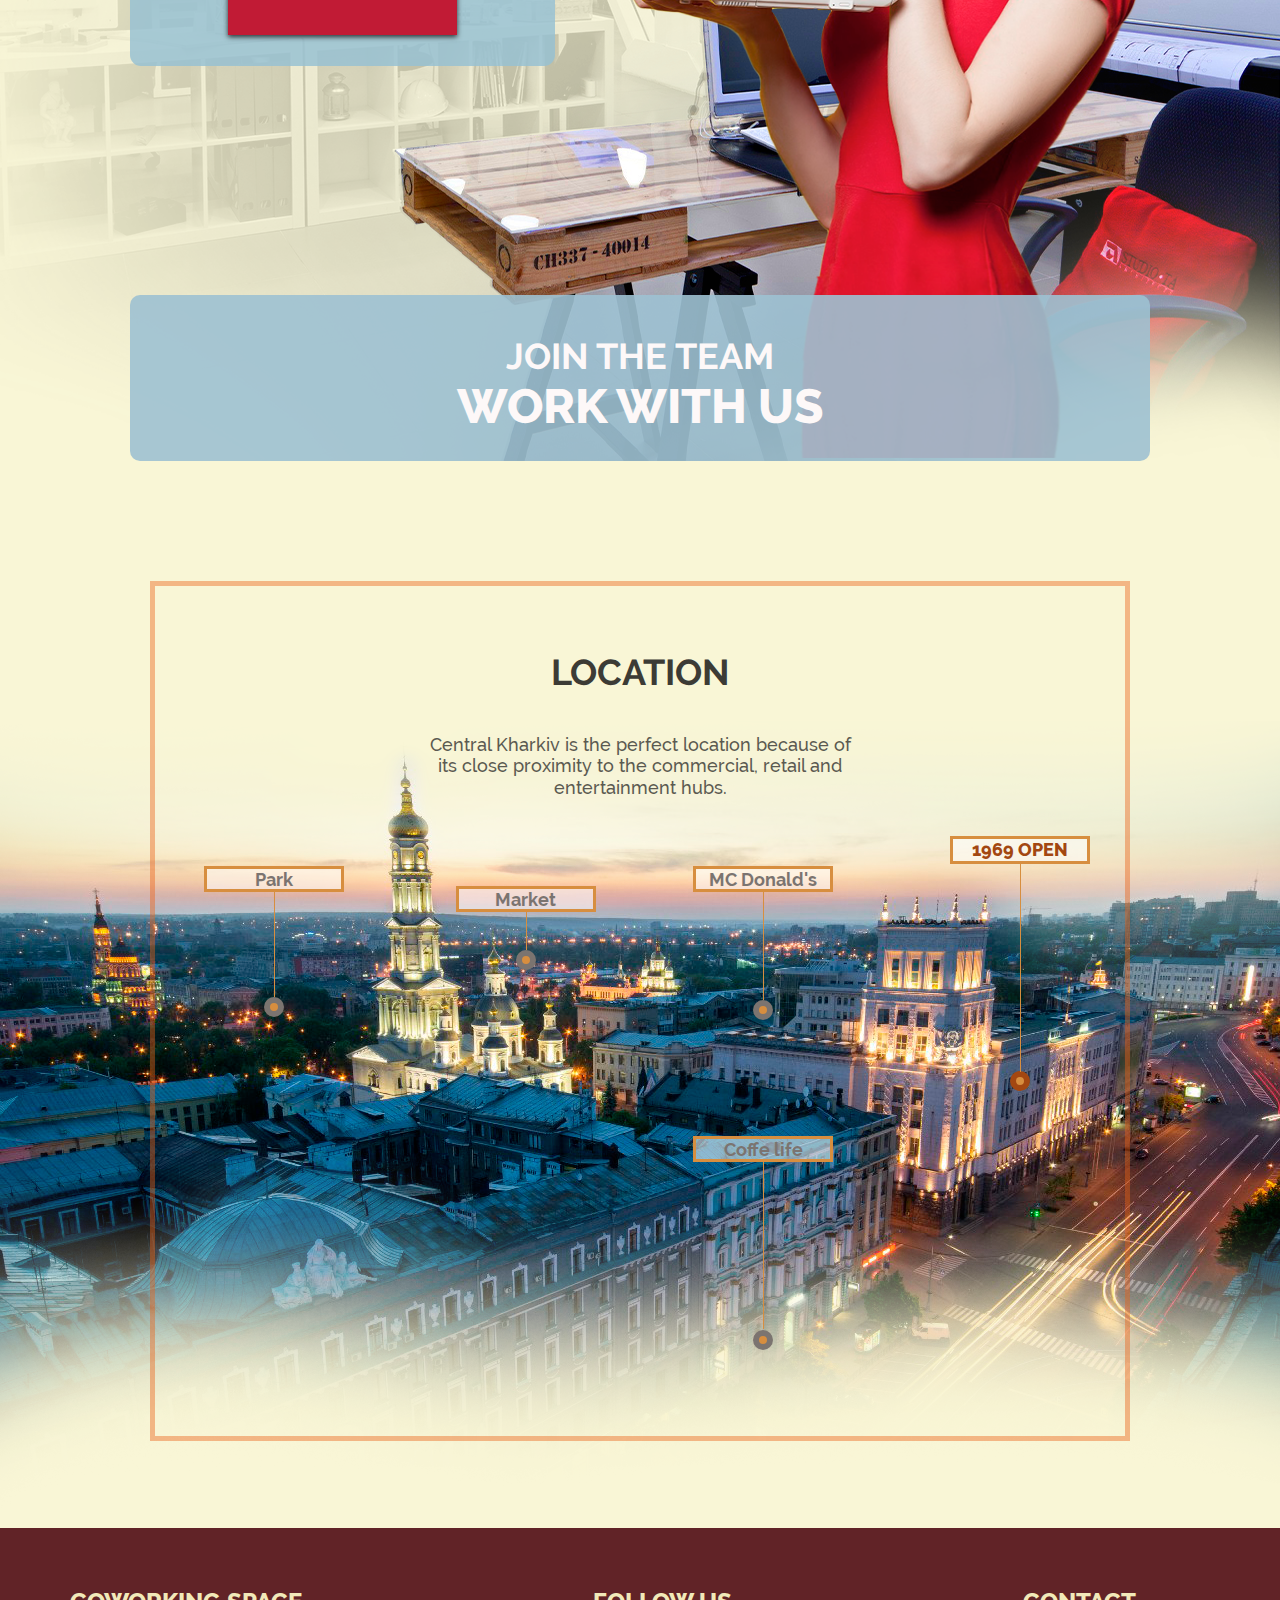
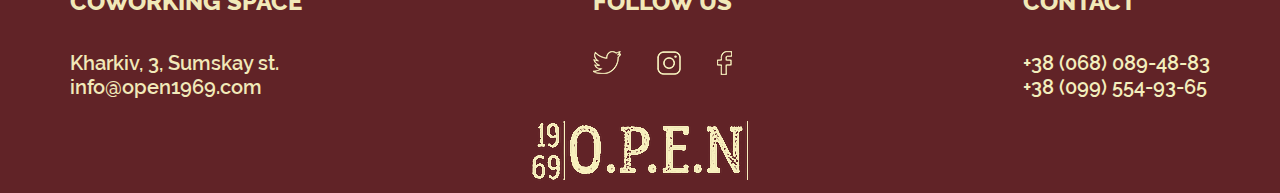
==== commit 9c8b8c01: "80%" ====
--- a/index.html
+++ b/index.html
@@ -4,6 +4,7 @@
 	<meta charset="UTF-8">
 	<title>Markup</title>
 	<meta name="viewport" content="width=device-width, initial-scale=1.0, maximum-scale=1.0, minimum-scale=1.0">
+	<link rel="icon" href="img/favicon.ico">
 	<link rel="stylesheet" href="css/style.css">
 	<link rel="stylesheet" href="css/font-markup/css/markup.css">
 	<script src="lib/jquery/dist/jquery.min.js"></script>
@@ -14,7 +15,7 @@
 
 		<header class="flex-container">
 			<div>
-				<a id="btn-menu" href="#"><img src="img/icons/menu.png" alt="menu"></a>
+				<a id="btn-menu" href="#"><img class="menu-img" src="img/icons/menu.png" alt="menu"></a>
 			</div>
 			<div>
 				<div class="col-left">
@@ -43,7 +44,7 @@
 
 		<!-- BANNER -->
 		<section class="banner">
-		<div class="bg-black"></div>
+			<div class="bg-black"></div>
 			<div class="content-header">
 				<div class="dark"></div>
 
@@ -54,12 +55,12 @@
 							<li><a class="mnu style-link" href="#our-offices">Our offices</a></li>
 							<li><a class="mnu style-link" href="#discount">Discount</a></li>
 							<li><a class="mnu style-link" href="#statistics">Statistics</a></li>
-							<li><a class="mnu style-link" href="#">Reviews</a></li>
+							<li><a class="mnu style-link" href="#reviews">Reviews</a></li>
 							<li><a class="mnu style-link" href="#details">Details</a></li>
 							<li><a class="mnu style-link" href="#gift">Gift</a></li>
 							<li><a class="mnu style-link" href="#contacts">Contacts</a></li>
 						</ul>
-				</div>
+					</div>
 				</aside>
 
 				<!-- BLOCK -->
@@ -71,7 +72,6 @@
 					</div>
 					
 					<!-- FORM -->
-
 					<form id="form_1">
 						<div class="header">
 							<span class="up">book your place <br>right now</span>
@@ -83,7 +83,6 @@
 
 				</aside>
 				<!-- END BLOCK -->
-
 				<div class="step">
 					<div class="romb">
 						<a href="#"></a>
@@ -95,9 +94,9 @@
 		<!-- CONTENT -->
 		<section class="content">
 			<!-- WHY WE -->
-			<div class="why-we" id="advantage">
+			<div class="why-we">
 				<!-- Wrapper -->
-				<div class="wrapper">
+				<div class="wrapper" id="advantage">
 					<div class="top-header">
 						<div class="block-content center line">
 							<span class="medium">WHY </span>
@@ -107,17 +106,16 @@
 					<!-- LEFT BLOCK -->
 
 					<div class="content">
-						<div class="col-left">
-						<div>
-							
-							<blockquote>
-								<span><i class="icon-first_q"></i> Great companies</span><br>
-								<span>start in good company</span><i class="icon-second_q"></i>
-							</blockquote>
-						</div>
+						<div class="col-left adv-cite">
+							<div>
+								<blockquote>
+									<span><i class="icon-first_q"></i> Great companies</span><br>
+									<span>start in good company</span><i class="icon-second_q"></i>
+								</blockquote>
+							</div>
 						</div>
 						<!-- RIGHT BLOCK -->
-						<div class="col-right">
+						<div class="col-right adv-img">
 							<div class="col-left">
 								
 								<!-- 1 -->
@@ -144,7 +142,6 @@
 									</div>
 								</div>
 
-
 								<!-- 3 -->
 								<div class="block">
 									<div class="block-col block-img">
@@ -157,10 +154,8 @@
 									</div>
 								</div>
 							</div>
-								<!-- <div class="clearfix"></div> -->
-
-								<div class="col-right">
-									
+
+							<div class="col-right">
 								<!-- 4 -->
 								<div class="block">
 									<div class="block-col block-img">
@@ -183,7 +178,6 @@
 										</div>
 									</div>
 								</div>
-								<!-- <div class="clearfix"></div> -->
 								<!-- 6 -->
 								<div class="block">
 									<div class="block-col block-img">
@@ -195,9 +189,7 @@
 										</div>
 									</div>
 								</div>
-								</div>
-
-								<!-- <div class="clearfix"></div> -->
+							</div>
 						</div>
 					</div>
 
@@ -311,49 +303,109 @@
 
 				<!-- START WRAPPER -->
 				<div class="wrapper">
-					<div class="slider">
-					<div class="triangle-top">
-						
-						<!-- SLIDER -->
-						<div class="tr1">
-							<img src="img/triangle/tr-bg1.png" alt="">
-						</div>
-						<div class="tr2">
-							<img src="img/triangle/tr-bg2.png" alt="">
-						</div>
-						<div class="tr3">
-							<img src="img/triangle/tr-bg3.png" alt="">
-						</div>
-						<div class="tr4">
-							<img src="img/triangle/tr-bg4.png" alt="">
-						</div>
-						<div class="tr5">
-							<img src="img/triangle/tr-bg5.png" alt="">
-						</div>
-					</div>
-					<div class="triangle-arrow">
-						<a href="#"><i class="icon-slider_l">
-						</i></a>
-						<a href="#"><i class="icon-slider_r">
-						</i></a>
-					</div>
-					<div class="triangle-bottom">
-						<div class="tr1">
-							<img src="img/triangle/tr-2-1-bg.png" alt="">
-						</div>
-						<div class="tr2">
-							<img src="img/triangle/tr-2-2-bg.png" alt="">
-						</div>
-						<div class="tr3">
-							<img src="img/triangle/tr-2-3-bg.png" alt="">
-						</div>
-						<div class="tr4">
-							<img src="img/triangle/tr-2-4-bg.png" alt="">
-						</div>
-						<div class="tr5">
-							<img src="img/triangle/tr-2-5-bg.png" alt="">
-						</div>
-					</div>
+					<div class="slider" id="reviews">
+						<div class="triangle-top">
+
+							<!-- SLIDER -->
+							<div class="tr1">
+								<img src="img/triangle/tr-bg1.png" alt="">
+								<div class="tr-text medium">
+									<span>Сonsectetuer adipiscing <br>elit. Aenean commodo <br>ligula eget dolor. <br>Aenean massa.
+									</span>
+									<div class="more">
+										<p class="circle"></p>
+										<p class="circle"></p>
+										<p class="circle"></p>
+									</div>
+								</div>
+							</div>
+							<div class="tr2">
+								<img src="img/triangle/tr-bg2.png" alt="">
+							</div>
+							<div class="tr3">
+								<img src="img/triangle/tr-bg3.png" alt="">
+								<div class="tr-text medium">
+									<span>Dis parturient montes, <br>nascetur ridiculus mus. <br>Onec quam felici <br>esnec, pelentesque.
+									</span>
+									<div class="more">
+										<p class="circle"></p>
+										<p class="circle"></p>
+										<p class="circle"></p>
+									</div>
+								</div>
+							</div>
+							<div class="tr4">
+								<img src="img/triangle/tr-bg4.png" alt="">
+								<div class="tr-text medium">
+									<div class="tr-block">
+										<span class="col-left">Alex,  35</span>
+										<span class="col-right"> web-designer</span>
+									</div>
+								</div>
+							</div>
+							<div class="tr5">
+								<img src="img/triangle/tr-bg5.png" alt="">
+								<div class="tr-text medium">
+									<div class="tr-block">
+										<span class="col-left">Denis, 28 </span>
+										<span class="col-right">php developer</span>
+									</div>
+								</div>
+							</div>
+						</div>
+						<div class="triangle-arrow">
+							<a href="#" id="slideLeft"><i class="icon-slider_l">
+							</i></a>
+							<a href="#" id="slideRight"><i class="icon-slider_r">
+							</i></a>
+						</div>
+						<div class="triangle-bottom">
+							<div class="tr1">
+								<img src="img/triangle/tr-2-1-bg.png" alt="">
+								<div class="tr-text medium">
+									<div class="tr-block">
+										<span class="col-left">Anna, 23 </span><br>
+										<span class="col-right"> art director</span>
+									</div>
+								</div>
+							</div>
+							<div class="tr2">
+								<img src="img/triangle/tr-2-2-bg.png" alt="">
+							</div>
+							<div class="tr3">
+								<img src="img/triangle/tr-2-3-bg.png" alt="">
+								<div class="tr-text medium">
+									<div class="tr-block">
+										<span class="col-left extra">Jane, 27</span><br>
+										<span class="col-right">journalist</span>
+									</div>
+								</div>
+							</div>
+							<div class="tr4">
+								<img src="img/triangle/tr-2-4-bg.png" alt="">
+								<div class="tr-text medium">
+									<span>Сonsectetuer adipiscing <br>elit. Aenean commodo <br>ligula eget dolor. <br>Aenean massa.
+									</span>
+									<div class="more">
+										<p class="circle"></p>
+										<p class="circle"></p>
+										<p class="circle"></p>
+									</div>
+								</div>
+							</div>
+							<div class="tr5">
+								<img src="img/triangle/tr-2-5-bg.png" alt="">
+								<div class="tr-text medium">
+									<span>Сonsectetuer adipiscing <br>elit. Aenean commodo <br>ligula eget dolor. <br>Aenean massa.
+									</span>
+									<div class="more">
+										<p class="circle"></p>
+										<p class="circle"></p>
+										<p class="circle"></p>
+									</div>
+								</div>
+							</div>
+						</div>
 					</div>
 
 					<!-- DETAILS -->
@@ -361,7 +413,7 @@
 						<div class="details-bg"></div>
 						<div class="details-arm"></div>
 						<div class="block-details">
-							<div class="block-col top">
+							<div class="col-left top det-cite">
 								<div class="content">
 									<blockquote>
 										<span><i class="icon-first_q"></i>
@@ -369,7 +421,7 @@
 										</blockquote>
 									</div>
 								</div>
-								<div class="block-col">
+								<div class="col-right det-img">
 									<div id="details-block">
 										<!-- 1 -->
 										<div class="block">
@@ -433,7 +485,9 @@
 									<input type="submit" name="" value="BOOK" placeholder="" class="btn btn-red">
 								</form>
 							</aside>
-							<div class="take-female"></div>
+							<div class="take-female">
+								<img src="img/take-female.png" alt="">
+							</div>
 							<div class="join center" id="join">
 								<div class="arrow">
 									<i class="icon-slider_r"></i>
@@ -451,8 +505,31 @@
 
 					<!-- BLOCK LOCATION -->
 					<div class="map" id="contacts">
-						<div class="map-bg"></div>
+
+						<div class="map-bg">
+						</div>
+
 						<div class="wrapp">
+							<div class="pointer center park">
+								<span class="bold">Park</span>
+								<div class="point"></div>
+							</div>
+							<div class="pointer center market">
+								<span class="bold">Market</span>
+								<div class="point"></div>
+							</div>
+							<div class="pointer center mc">
+								<span class="bold">MC Donald's</span>
+								<div class="point"></div>
+							</div>
+							<div class="pointer center coffee">
+								<span class="bold">Coffe life</span>
+								<div class="point"></div>
+							</div>
+							<div class="pointer center open1969">
+								<span class="extra">1969 OPEN</span>
+								<div class="point"></div>
+							</div>
 							<div class="location center">
 								<span class="up bold">location</span><br>
 								<p class="medium">Central Kharkiv is the perfect location because of its close proximity to the commercial, retail and entertainment hubs.</p>
@@ -478,9 +555,9 @@
 								<span class="up extra">follow us</span>
 							</div>
 							<div class="footer-content footer-icons">
-								<img src="img/icons/twitter.png" alt="">
-								<img src="img/icons/instagram.png" alt="">
-								<img src="img/icons/facebook.png" alt="">
+								<a href="#"><img src="img/icons/twitter.png" alt=""></a>
+								<a href="#"><img src="img/icons/instagram.png" alt=""></a>
+								<a href="#"><img src="img/icons/facebook.png" alt=""></a>
 							</div>
 						</div>
 						<div>
@@ -488,8 +565,8 @@
 								<span class="up extra">contact</span>
 							</div>
 							<div class="footer-content">
-								<span>+38 (068) 089-48-83</span><br/>
-								<span>+38 (099) 554-93-65</span>
+								<a class="style-link" href="tel:+380680894883"><span>+38 (068) 089-48-83</span></a><br/>
+								<a class="style-link" href="tel:+380995549365"><span>+38 (099) 554-93-65</span></a>
 							</div>
 						</div>
 					</div>
@@ -498,6 +575,26 @@
 					</div>
 				</footer>
 			</section>
+
+			<!-- MODAL -->
+			<div id="openModal" hidden>
+				<div class="overlay">
+					<div class="modal center">
+						<img src="img/modal-bg.png" alt="table">
+						<a href="#" id="close" class="close" title="Close"></a>
+						<div class="modal-header">
+							<h1>Thank you,</h1>
+							<h2>your request has been accepted!</h2>
+						</div>
+						<div class="modal-content">
+							<h2>We are glad that you joined us</h2>
+						</div>
+						<div class="modal-footer">
+							<h3>Our manager will contact you shortly.</h3>
+						</div>
+					</div>
+				</div>
+			</div>
 		</div>
 		<script src="js/script.js"></script>
 	</body>
--- a/css/style.css
+++ b/css/style.css
@@ -116,7 +116,7 @@
 	max-width: 1280px;
 }
 header img {
-	margin: 0 1.8rem;
+	margin: .9rem 1.8rem;
 }
 .flex-container {
 	display: flex;
@@ -169,10 +169,10 @@
 }
 .menu {
 	background: url(../img/menu.png) no-repeat top left;
-	height: 534px;
+	height: auto;
 	width: 248px;
 	position: relative;
-	padding-top: 20px;
+	padding: 20px 0;
 }
 .menu ul>li {
 	list-style: none;
@@ -208,7 +208,11 @@
 }
 #form_1 input::-webkit-input-placeholder{
 	color:  #1a0f04;
-} 
+}
+input[type="submit"],
+.btn {
+	cursor: pointer;
+}
 #form_1 .header {
 	color: #2e1810;
 	font-size: 2.1rem;
@@ -273,6 +277,9 @@
 	background-image: url(../img/table.png);
 	background-repeat: no-repeat;
 }
+.why-we img {
+	width: 100%;
+}
 .why-we .top-header {
 	padding-bottom: 100px;
 }
@@ -325,7 +332,6 @@
 	text-align: right;
 	padding-top: 25px;
 }
-
 .col-left {
 	float: left;
 }
@@ -375,36 +381,32 @@
 	position: relative;
 	background-repeat: no-repeat;
 	background-position: top center;
-	background-size: 100%;
 }
  .office .bg-img1 {
 	background-image: url(../img/office1.png);
-	height: 449px;
+	height: 453px;
 }
 .office .bg-img2 {
 	background-image: url(../img/office2.png);
-	height: 452px;
+	height: 457px;
 }
 .office .bg-img3 {
 	background-image: url(../img/office3.png);
-	height: 464px;
+	height: 468px;
 }
 .double {
 	background-repeat: no-repeat;
-	opacity: .93;
 	height: 100%;
 }
 .orange-bg {
-	background-image: url(../img/orange-office.png);
-	background-position: top right;
+	background: linear-gradient(to right, transparent 0%,rgba(255, 138, 8, .94) 100%);
+	
 }
 .burgundy-bg {
-	background-image: url(../img/burgundy-office.png);
-	background-position: top left;
+	background: linear-gradient(to left, transparent 0%,rgba(92,29,32,.94) 100%);
 }
 .blue-bg {
-	background-image: url(../img/blue-office.png);
-	background-position: top right;
+	background: linear-gradient(to right, transparent 0%,rgba(172, 200, 212, .94) 100%);
 }
 
 	/*BLOCK*/
@@ -494,14 +496,14 @@
 }
 .office-content {
 	border: 5px solid rgb(206, 137, 60);
-	width: 894px;
+	width: 70%;
 	height: 836px;
 	margin: 35px auto;
 	position: relative;
 }
 .office-content aside {
 	position: absolute;
-	right: -95px;
+	right: -7%;
 	top: 200px;
 }
 #form_2 {
@@ -552,7 +554,10 @@
 .female {
 	position: absolute;
 	bottom: 0;
-	left: -130px;
+	left: -105px;
+}
+img.female {
+	width: 80%;
 }
 
 	/*STATISTIC BLOCK*/
@@ -587,7 +592,7 @@
 	background-repeat: no-repeat;
 }
 .statistic .stat-header {
-	width: 182px;
+	width: 93%;
 	height: 98px;
 	margin: 48px auto 26px auto;
 	padding-top: 10px;
@@ -614,14 +619,14 @@
 .statistic .stat-footer.line:before,
 .statistic .stat-footer.line:after {
 	background-color: rgb(249, 246, 214);
-	width: 45px;
+	width: 20%;
 	height: 2px;
 }
 .statistic .stat-footer.line:before {
-	left: -30px;
+	left: -15%;
 }
 .statistic .stat-footer.line:after {
-	right: -30px;
+	right: -15%;
 }
 .statistic span {
 	font-weight: bold;
@@ -664,43 +669,97 @@
 /*SLIDER*/
 .slider {
 	padding-bottom: 20px;
+	height: 847px;
+}
+
+/*TRIANGLE TEXT*/
+.slider .tr-text {
+	position: absolute;
+	text-align: center;
+	color: #fcfbf9;
+	font-size: 2.4rem;
+	top: 30px;
+	width: 363px;
+}
+.slider .more {
+	margin-top: 10px;
+}
+.slider .circle {
+	border: 1px solid;
+	border-radius: 50%;
+	display: inline-block;
+	width: 10px;
+	height: 10px;
+	top: 20px;
+}
+.slider .triangle-bottom .tr1 .tr-text,
+.slider .triangle-bottom .tr3 .tr-text,
+.slider .triangle-top .tr4 .tr-text,
+.slider .triangle-top .tr5 .tr-text {
+	top: initial;
+	bottom: 15px;
+	width: 76%;
+	background-color: rgb(255, 255, 255);
+	opacity: 0.66;
+	left: 12%;
+	padding: 0 10px;
+}
+.triangle-bottom .tr1 .tr-text span,
+.triangle-bottom .tr3 .tr-text span,
+.triangle-top .tr4 .tr-text span,
+.triangle-top .tr5 .tr-text span {
+	color: #472806;
+	font-weight: bold;
+}
+.slider .tr-text span.col-left {
+	font-size: 2.9rem;
+}
+.slider .tr-text span.col-left.extra {
+	font-weight: 800;
 }
 .slider .triangle-top {
 	position: relative;
-	height: 410px;
+	height: 50%;
 	width: 100%;
 }
 .triangle-top .tr1 {
 	background: url(../img/triangle/tr1.png) no-repeat;
 	position: absolute;
 	top: 0;
-	opacity: .91;
-	left: 3px;
+	max-width: 32%;
+	background-size: 100%;
 }
 .triangle-top .tr2 {
 	background: url(../img/triangle/tr2.png) no-repeat;
 	position: absolute;
-	left: 377px;
+	left: 33%;
 	top: 0;
+	max-width: 32%;
+	background-size: 100%;
 }
 .triangle-top .tr3 {
 	background: url(../img/triangle/tr3.png) no-repeat;
 	position: absolute;
-	left: 744px;
+	left: 65.5%;
 	top: 0;
-	opacity: .91;
+	max-width: 32.2%;
+	background-size: 100%;
 }
 .triangle-top .tr4 {
 	background: url(../img/triangle/tr4.png) no-repeat;
 	position: absolute;
-	left: 191px;
+	left: 16.8%;
 	bottom: 0;
+	max-width: 31.5%;
+	background-size: 100%;
 }
 .triangle-top .tr5 {
 	background: url(../img/triangle/tr5.png) no-repeat;
 	position: absolute;
-	left: 558px;
+	left: 49%;
 	bottom: 0;
+	max-width: 32%;
+	background-size: 100%;
 }
 .slider .triangle-arrow {
 	position: relative;
@@ -723,7 +782,7 @@
 }
 .slider .triangle-bottom {
 	position: relative;
-	height: 414px;
+	height: 50%;
 	width: 100%;
 	margin-top: 3px;
 }
@@ -731,32 +790,40 @@
 	background: url(../img/triangle/tr-2-1.png) no-repeat;
 	position: absolute;
 	bottom: 0;
-	opacity: .91;
+	max-width: 33%;
+	background-size: 100%;
 }
 .triangle-bottom .tr2 {
 	background: url(../img/triangle/tr-2-2.png) no-repeat;
 	position: absolute;
-	left: 372px;
+	left: 32.65%;
 	bottom: 0;
+	max-width: 32%;
+	background-size: 100%;
 }
 .triangle-bottom .tr3 {
 	background: url(../img/triangle/tr-2-3.png) no-repeat;
 	position: absolute;
-	left: 743px;
+	left: 65.4%;
 	bottom: 0;
-	opacity: .91;
+	max-width: 32.5%;
+	background-size: 100%;
 }
 .triangle-bottom .tr4 {
 	background: url(../img/triangle/tr-2-4.png) no-repeat;
 	position: absolute;
-	left: 190px;
+	left: 16.95%;
 	top: 0;
+	max-width: 31.5%;
+	background-size: 100%;
 }
 .triangle-bottom .tr5 {
 	background: url(../img/triangle/tr-2-5.png) no-repeat;
 	position: absolute;
-	left: 558px;
+	left: 49%;
 	top: 0;
+	max-width: 32%;
+	background-size: 100%;
 }
 
 /*DETAILS*/
@@ -782,17 +849,19 @@
 }
 .block-details {
 	border: 5px solid rgb(221, 135, 88);
-	width: 975px;
+	width: 85%;
 	height: 856px;
 	margin: 35px auto 0 auto;
 	position: relative;
+	overflow: hidden;
 }
 .details .top {
-	vertical-align: 150px;
+	padding-top: 30px;
 }
 .details blockquote {
 	font-size: 4.6rem;
 	color: #6d2504;
+	font-weight: bold;
 }
 .details blockquote i {
 	font-size: 2rem;
@@ -806,7 +875,7 @@
 }
 #details-block {
 	padding-top: 55px;
-	padding-left: 165px;
+	padding-right: 50px;
 }
 #details-block .block {
 	padding-bottom: 100px;
@@ -873,11 +942,8 @@
 	position: absolute;
 }
 .take-part .take-female {
-	background-image: url(../img/take-female.png);
-	background-repeat: no-repeat;
-	position: absolute;
-	width: 570px;
-	height: 854px;
+	position: absolute;
+	width: 55%;
 	right: 10px;
 	bottom: 0;
 }
@@ -979,11 +1045,10 @@
 	position: relative;
 }
 .location {
-	position: absolute;
-	top: 65px;
-	width: 430px;
+	padding-top: 65px;
+	width: 45%;
 	z-index: 1;
-	left: 290px;
+	margin: auto;
 }
 .location .bold {
 	font-size: 3.6rem;
@@ -1020,3 +1085,210 @@
 	margin-top: 20px;
 }
 
+
+.map .pointer {
+	border: 3px solid rgb(215, 142, 63);
+	background-color: rgba(255, 255, 255, .55);
+	width: 140px;
+	height: 26px;
+	color: #7b7470;
+	position: absolute;
+}
+.map .pointer .bold {
+	font-size: 1.8rem;
+}
+.map .point {
+	content: '';
+	display: block;
+	background-color: rgb(215, 142, 63);
+	border: 6px solid;
+	width: 20px;
+	height: 20px;
+	border-radius: 50%;
+	margin-top: 107px;
+	margin-left: 57px;
+}
+
+.map .pointer:after {
+	content: '';
+	display: block;
+	width: 1px;
+	top: 20px;
+	height: 108px;
+	left: 50%;
+	position: absolute;
+	background: rgb(215, 142, 63);
+}
+
+.map .pointer.park {
+	margin-left: 5%;
+	margin-top: 280px;
+}
+/*market*/
+.map .pointer.market {
+	left: 31%;
+	top: 300px;
+}
+.map .pointer.market:after {
+	height: 41px;
+}
+.map .market .point {
+	margin-top: 40px;
+}
+/*MC*/
+.map .pointer.mc {
+	margin-left: 55.5%;
+	margin-top: 280px;
+}
+.map .pointer.mc:after {
+	height: 111px;
+}
+.map .mc .point {
+	margin-top: 110px;
+}
+/*coffee*/
+.map .pointer.coffee {
+	margin-left: 55.5%;
+	margin-top: 550px;
+}
+.map .pointer.coffee:after {
+	height: 170px;
+}
+.map .coffee .point {
+	margin-top: 170px;
+}
+/*open1969*/
+.map .pointer.open1969 {
+	margin-left: 82%;
+	margin-top: 250px;
+	color: #a34711;
+	height: 28px;
+}
+.map .pointer.open1969 .extra {
+	font-size: 1.8rem;
+}
+.map .pointer.open1969:after {
+	height: 211px;
+	top: 22px;
+}
+.map .open1969 .point {
+	margin-top: 211px;
+}
+
+.overlay {
+	position: fixed;
+	background-color: rgba(0, 0, 0, .5);
+	left: 0;
+	top: 0;
+	right: 0;
+	bottom: 0;
+	z-index: 99;
+}
+.modal {
+	width: 65%;
+	height: auto;
+	position: relative;
+	background-color: rgb(249, 246, 214);
+	border-radius: 14px;
+	margin: 25px auto;
+}
+.modal img {
+	position: absolute;
+	width: 100%;
+	font-weight: 600;
+	left: 0;
+	opacity: .32;
+}
+.modal-header, 
+.modal-footer {
+	background: url(../img/modal-header.png) no-repeat top center;
+	height: 138px;
+	color: #fcfcfc;
+	padding-top: 25px;
+	line-height: .8;
+	background-size: 100%;
+}
+.modal-footer {
+	background: url(../img/modal-header.png) no-repeat bottom center;
+}
+.modal h1 {
+	font-size: 4.8rem;
+}
+.modal h2 {
+	font-size: 4rem;
+}
+.modal h3 {
+	font-size: 3.6rem;
+}
+.modal-content {
+	color: #5e191d;
+	height: 300px;
+	padding-top: 130px;
+}
+.modal-footer {
+	padding-top: 45px;
+}
+.close {
+	position: absolute;
+	right: -35px;
+	top: -15px;
+	width: 31px;
+	height: 31px;
+	border: 2px solid rgb(243, 238, 189);
+	border-radius: 50%;
+	background: url(../img/icons/close.png) no-repeat center center;
+	background-color: rgba(255, 255, 255, .66);
+}
+
+  /* Landscape - телефоны */
+  @media (max-width: 480px) { 
+  	html {
+  		font-size: 6px;
+  	}
+	.menu {
+		margin: 5px auto;
+	}
+
+   }
+ 
+  /* От ландшафтного экрана телефона до потретного планшета */
+  @media (max-width: 767px) { 
+	header img {
+		display: none;
+	}
+	header img.menu-img {
+	display: initial;
+}
+  	html {
+  		font-size: 8px;
+  	}
+
+   }
+ 
+  /* От портретного планшета до ландшафтного экрана и настольных дисплеев */
+  @media (min-width: 768px) and (max-width: 979px) {
+  #advantage .content .adv-cite,
+  #advantage .content .adv-img {
+  	float: none;
+  }
+	.slider {
+		height: 635px;
+	}
+  #details .det-cite,
+  #details .det-img {
+  	float: none;
+  }
+  #details-block {
+  	padding-top: 0;
+  }
+  #details-block .block {
+  	padding-bottom: 30px;
+  }
+  .pointer {
+  	display: none;
+  }
+  }
+
+  }
+  /* Большой дисплей */
+  @media (min-width: 1200px) { ... }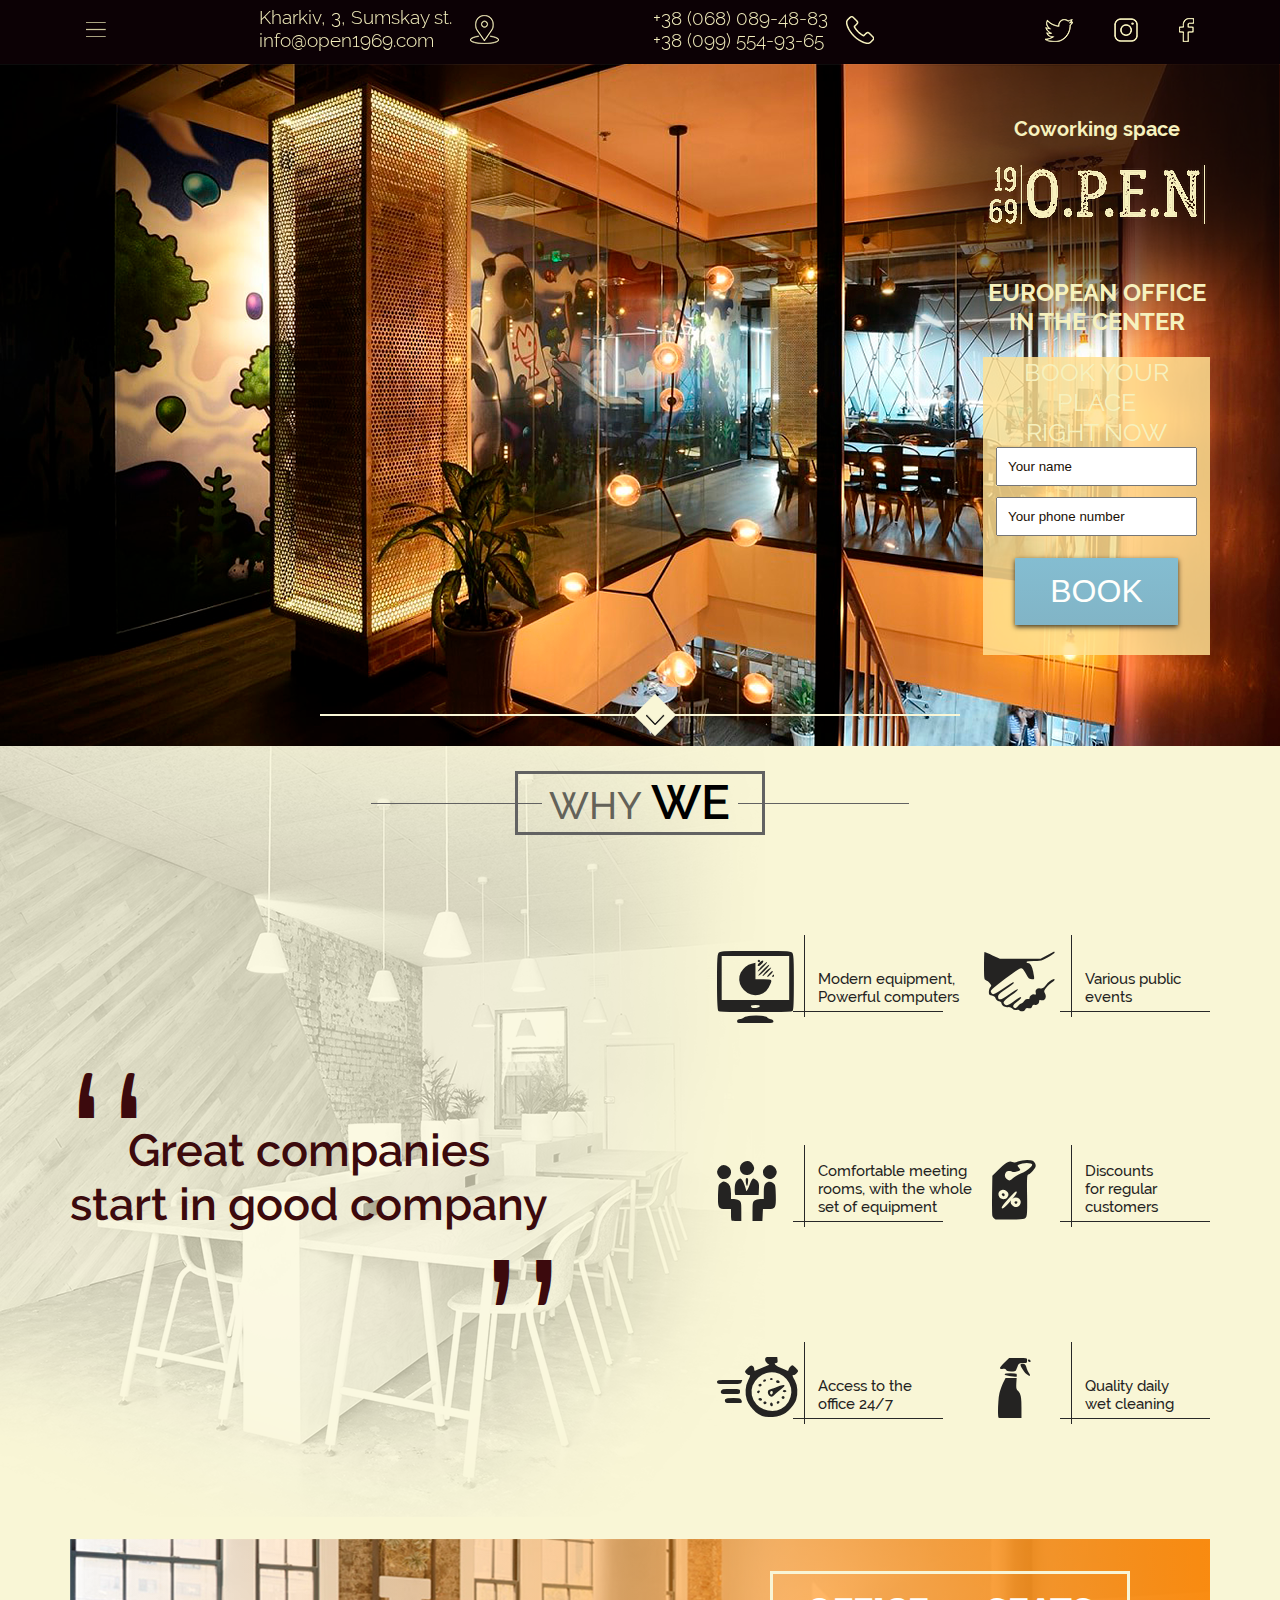
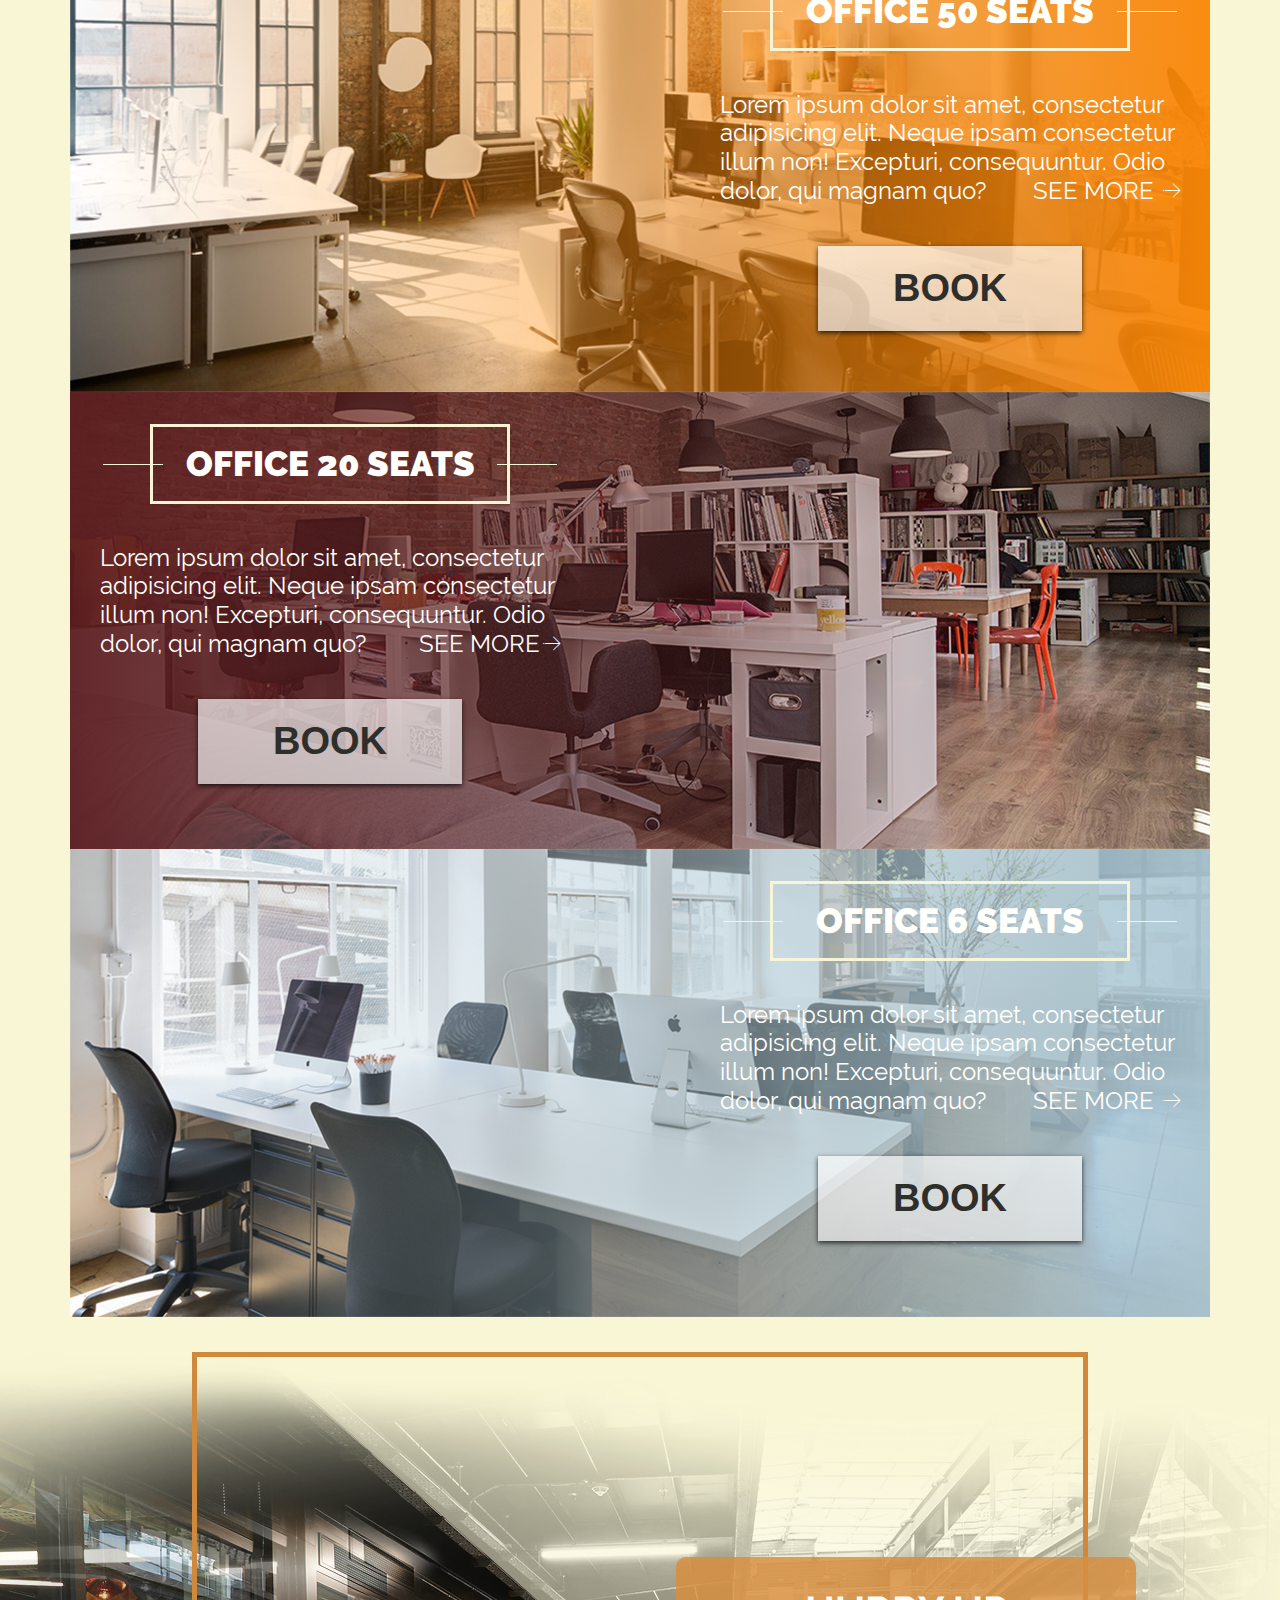
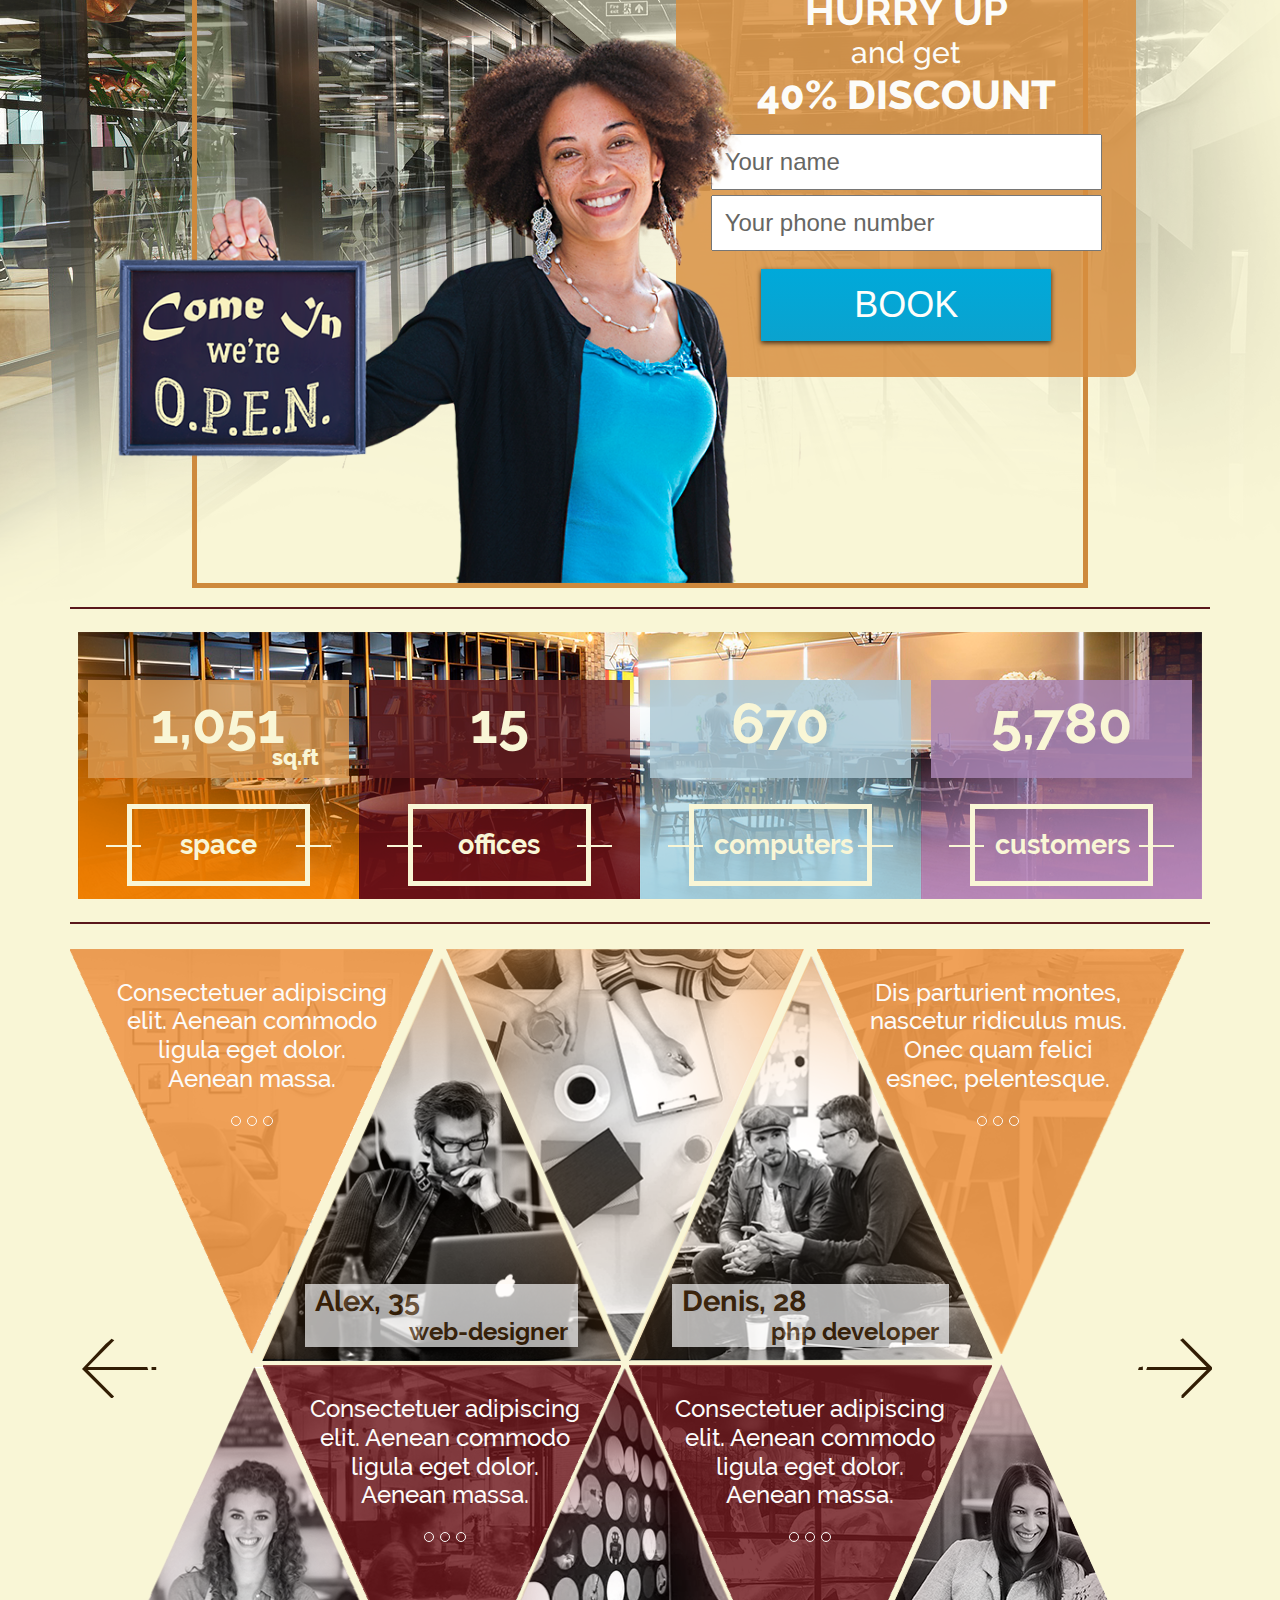
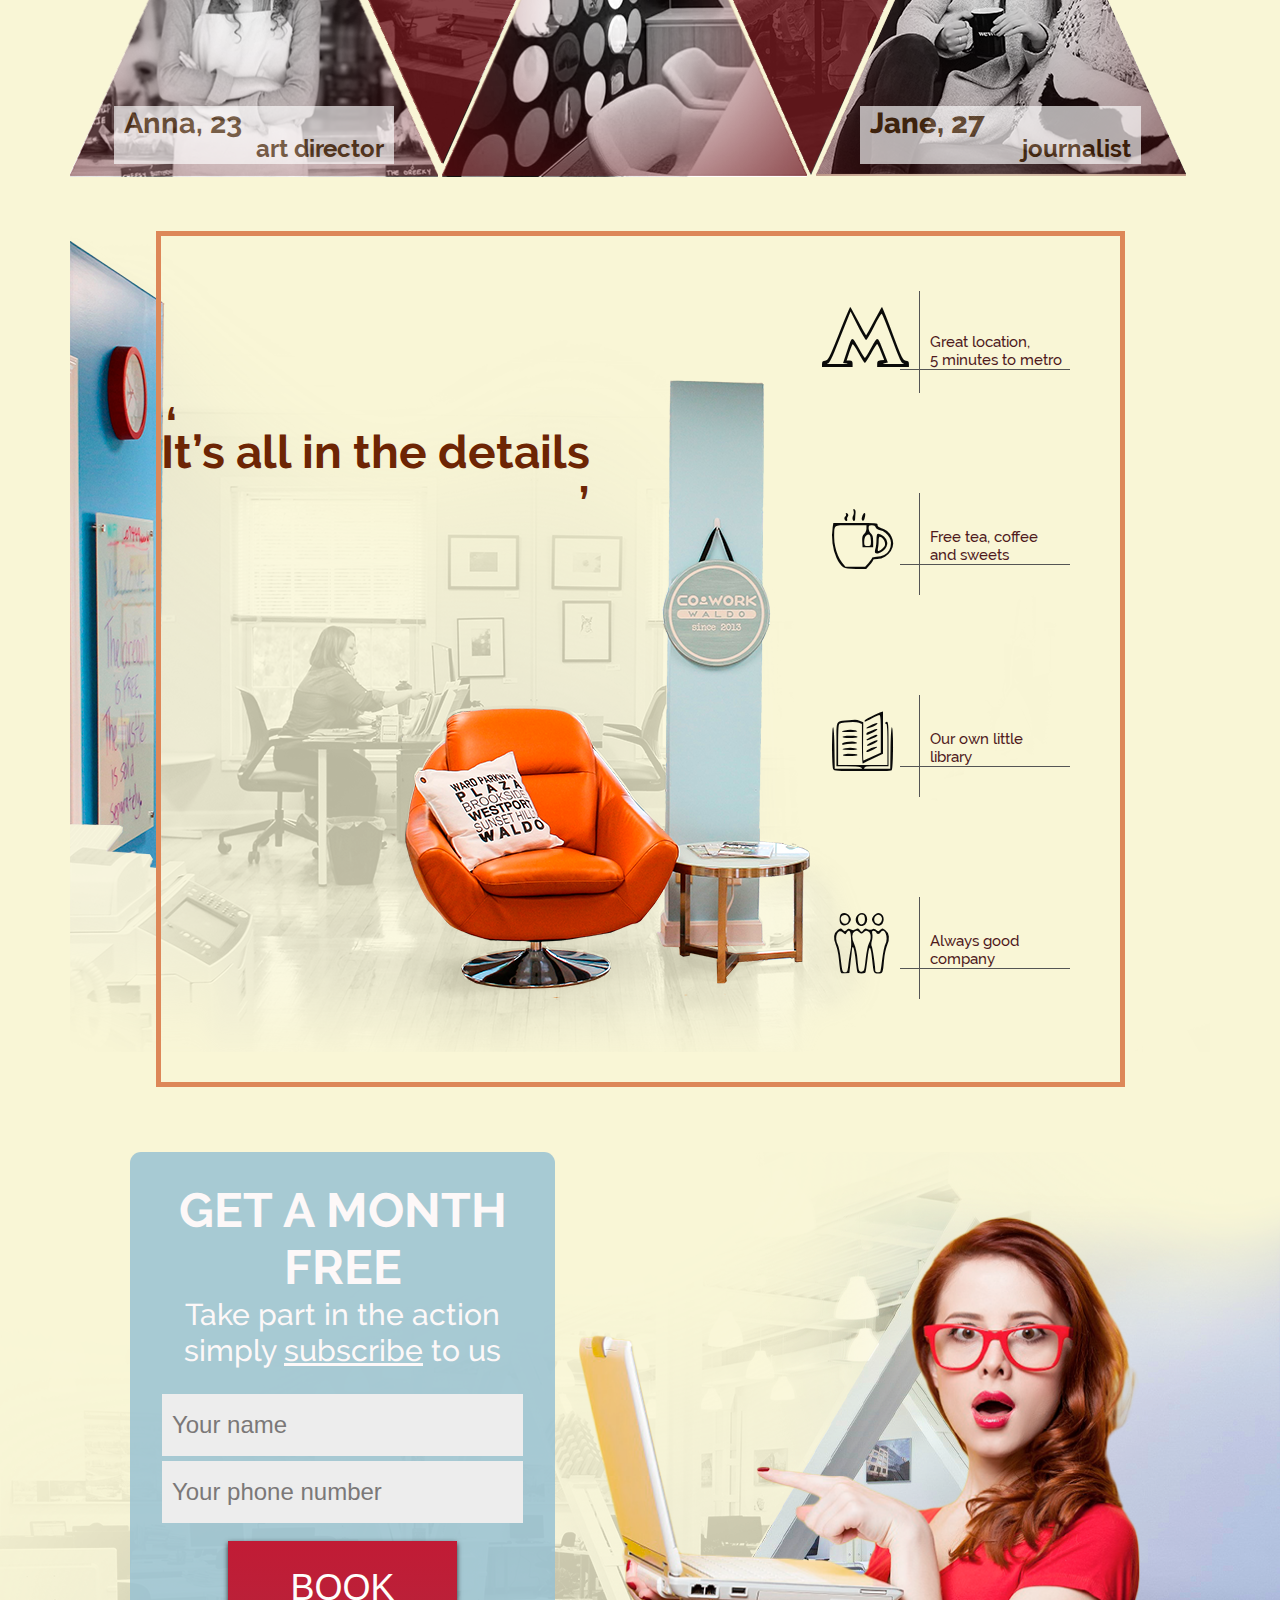
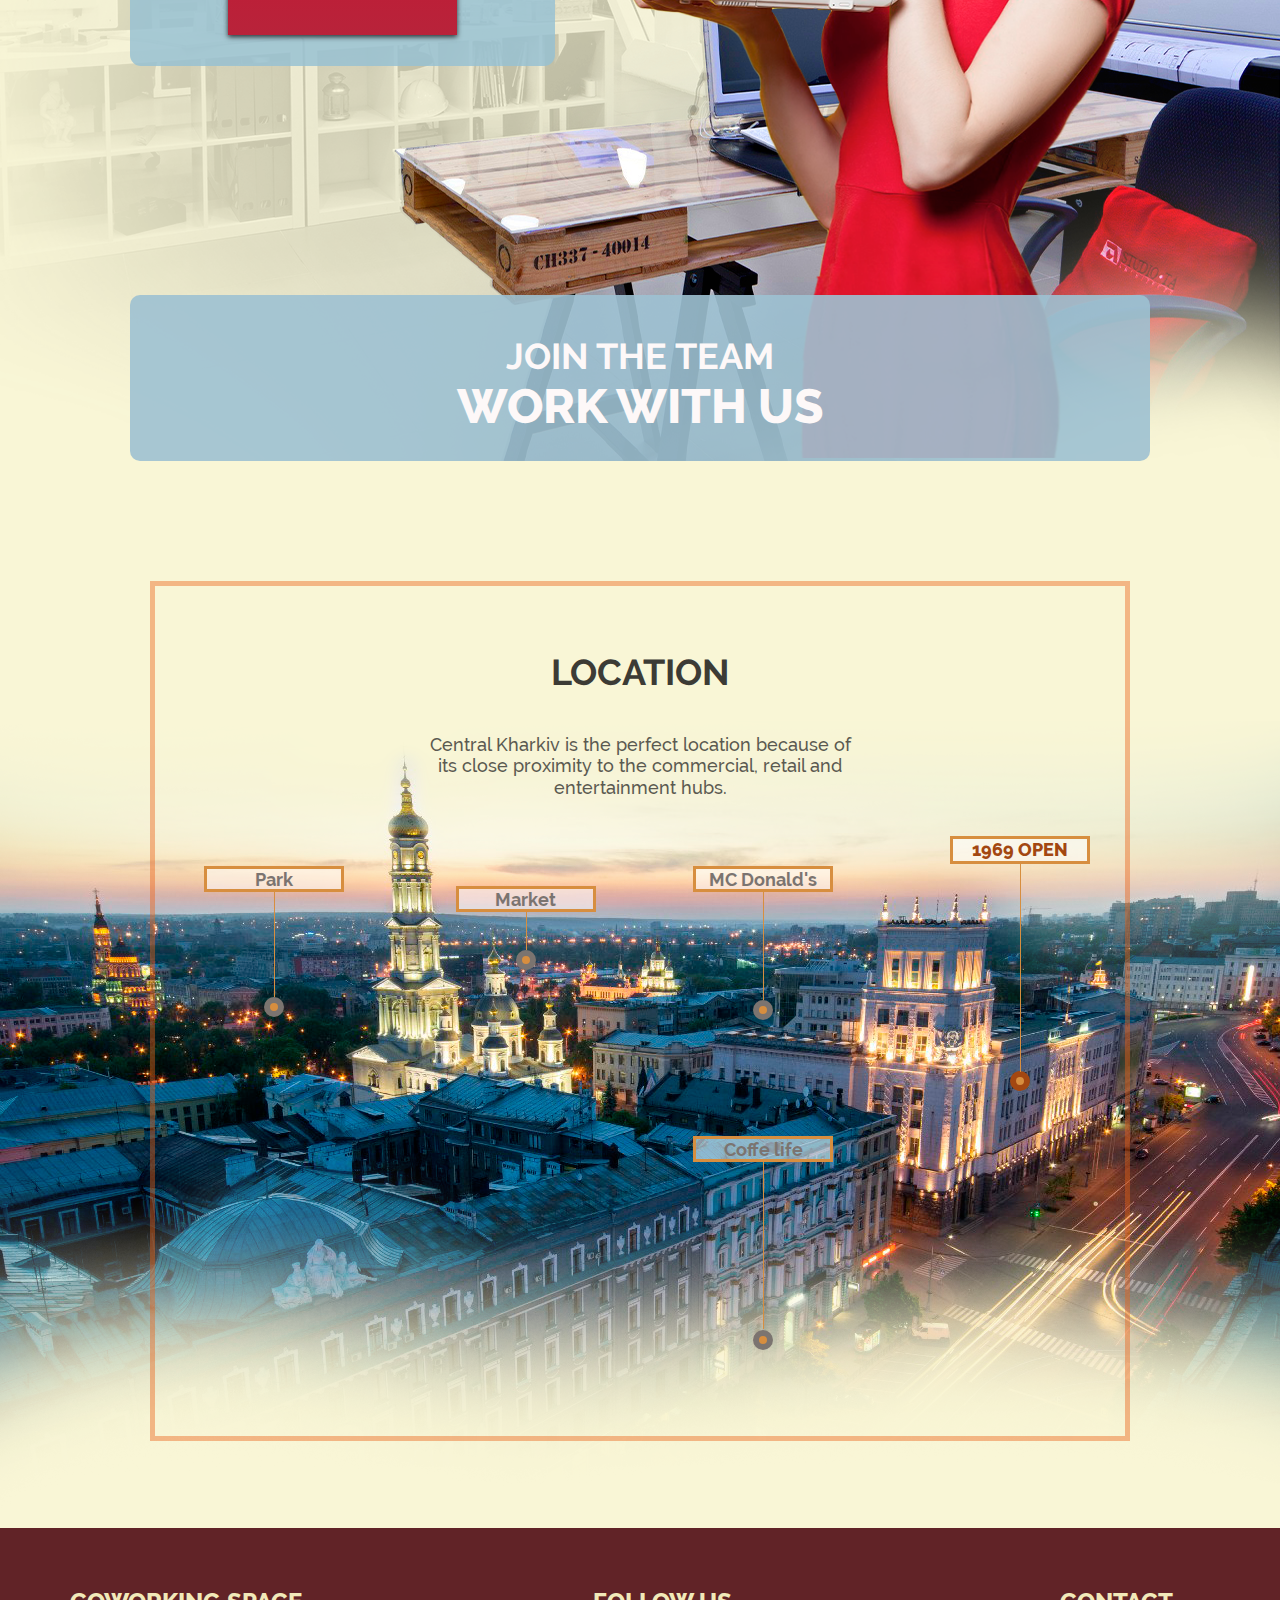
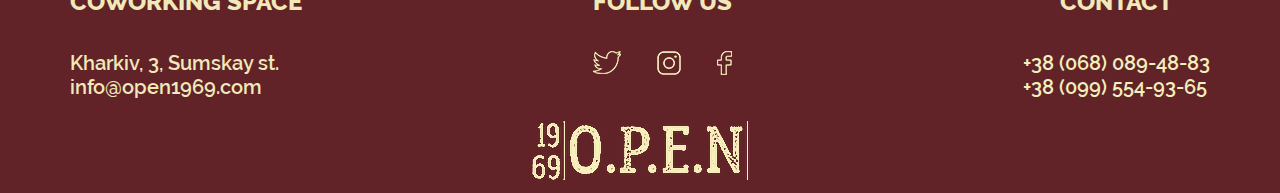
==== commit 43f3401c: "99%" ====
--- a/index.html
+++ b/index.html
@@ -18,7 +18,7 @@
 				<a id="btn-menu" href="#"><img class="menu-img" src="img/icons/menu.png" alt="menu"></a>
 			</div>
 			<div>
-				<div class="col-left">
+				<div class="col-left" id="adress">
 					<span>Kharkiv, 3, Sumskay st.</span><br/>
 					<span>info@open1969.com</span>
 				</div>
@@ -85,7 +85,7 @@
 				<!-- END BLOCK -->
 				<div class="step">
 					<div class="romb">
-						<a href="#"></a>
+						<a class="mnu" href="#advantage"></a>
 					</div>
 				</div>
 			</div>
@@ -447,7 +447,7 @@
 												<span class="icon icon-book"></span>
 											</div>
 											<div class="block-col block-description">
-												<span>Great location, <br>5 minutes to metro</span>
+												<span>Our own little <br>library</span>
 											</div>
 										</div>
 										<!-- 4 -->
@@ -456,7 +456,7 @@
 												<span class="icon icon-people"></span>
 											</div>
 											<div class="block-col block-description">
-												<span>Great location, <br>5 minutes to metro</span>
+												<span>Always good <br>company</span>
 											</div>
 										</div>
 									</div>
@@ -468,7 +468,7 @@
 					<!-- END WRAPPER -->
 
 					<!-- BLOCK TAKE PART -->
-					<div class="take-part" id="gift ">
+					<div class="take-part" id="gift">
 						<div class="take-bg"></div>
 						<div class="take-table"></div>
 						<div class="content">
@@ -541,8 +541,8 @@
 
 				<footer class="footer">
 					<div class="wrapper flex-footer">
-						<div>
-							<div class="footer-title">
+						<div id="adress">
+							<div class="footer-title center">
 								<span class="up extra">coworking space</span>
 							</div>
 							<div class="footer-content">
@@ -550,8 +550,8 @@
 								<span>info@open1969.com</span>
 							</div>
 						</div>
-						<div>
-							<div class="footer-title">
+						<div id="follow">
+							<div class="footer-title center">
 								<span class="up extra">follow us</span>
 							</div>
 							<div class="footer-content footer-icons">
@@ -561,7 +561,7 @@
 							</div>
 						</div>
 						<div>
-							<div class="footer-title">
+							<div class="footer-title center">
 								<span class="up extra">contact</span>
 							</div>
 							<div class="footer-content">
--- a/css/style.css
+++ b/css/style.css
@@ -2,18 +2,18 @@
 	font-family: 'Raleway';
 	src: url('../fonts/Raleway-Regular.eot');
 	src: url('../fonts/Raleway-Regular.eot?#iefix') format('embedded-opentype'),
-		url('../fonts/Raleway-Regular.woff') format('woff'),
-		url('../fonts/Raleway-Regular.ttf') format('truetype');
+	url('../fonts/Raleway-Regular.woff') format('woff'),
+	url('../fonts/Raleway-Regular.ttf') format('truetype');
 	font-weight: normal;
 	font-style: normal;
 }
 
- @font-face {
+@font-face {
 	font-family: 'Raleway';
 	src: url('../fonts/Raleway-Bold.eot');
 	src: url('../fonts/Raleway-Bold.eot?#iefix') format('embedded-opentype'),
-		url('../fonts/Raleway-Bold.woff') format('woff'),
-		url('../fonts/Raleway-Bold.ttf') format('truetype');
+	url('../fonts/Raleway-Bold.woff') format('woff'),
+	url('../fonts/Raleway-Bold.ttf') format('truetype');
 	font-weight: bold;
 	font-style: normal;
 }
@@ -22,8 +22,8 @@
 	font-family: 'Raleway';
 	src: url('../fonts/Raleway-ExtraLight.eot');
 	src: url('../fonts/Raleway-ExtraLight.eot?#iefix') format('embedded-opentype'),
-		url('../fonts/Raleway-ExtraLight.woff') format('woff'),
-		url('../fonts/Raleway-ExtraLight.ttf') format('truetype');
+	url('../fonts/Raleway-ExtraLight.woff') format('woff'),
+	url('../fonts/Raleway-ExtraLight.ttf') format('truetype');
 	font-weight: 200;
 	font-style: normal;
 }
@@ -32,8 +32,8 @@
 	font-family: 'Raleway';
 	src: url('../fonts/Raleway-ExtraBold.eot');
 	src: url('../fonts/Raleway-ExtraBold.eot?#iefix') format('embedded-opentype'),
-		url('../fonts/Raleway-ExtraBold.woff') format('woff'),
-		url('../fonts/Raleway-ExtraBold.ttf') format('truetype');
+	url('../fonts/Raleway-ExtraBold.woff') format('woff'),
+	url('../fonts/Raleway-ExtraBold.ttf') format('truetype');
 	font-weight: 800;
 	font-style: normal;
 }
@@ -42,8 +42,8 @@
 	font-family: 'Raleway';
 	src: url('../fonts/Raleway-Medium.eot');
 	src: url('../fonts/Raleway-Medium.eot?#iefix') format('embedded-opentype'),
-		url('../fonts/Raleway-Medium.woff') format('woff'),
-		url('../fonts/Raleway-Medium.ttf') format('truetype');
+	url('../fonts/Raleway-Medium.woff') format('woff'),
+	url('../fonts/Raleway-Medium.ttf') format('truetype');
 	font-weight: 500;
 	font-style: normal;
 }
@@ -52,8 +52,8 @@
 	font-family: 'Raleway';
 	src: url('../fonts/Raleway-Black.eot');
 	src: url('../fonts/Raleway-Black.eot?#iefix') format('embedded-opentype'),
-		url('../fonts/Raleway-Black.woff') format('woff'),
-		url('../fonts/Raleway-Black.ttf') format('truetype');
+	url('../fonts/Raleway-Black.woff') format('woff'),
+	url('../fonts/Raleway-Black.ttf') format('truetype');
 	font-weight: 900;
 	font-style: normal;
 }
@@ -62,8 +62,8 @@
 	font-family: 'Raleway';
 	src: url('../fonts/Raleway-Light.eot');
 	src: url('../fonts/Raleway-Light.eot?#iefix') format('embedded-opentype'),
-		url('../fonts/Raleway-Light.woff') format('woff'),
-		url('../fonts/Raleway-Light.ttf') format('truetype');
+	url('../fonts/Raleway-Light.woff') format('woff'),
+	url('../fonts/Raleway-Light.ttf') format('truetype');
 	font-weight: 300;
 	font-style: normal;
 }
@@ -72,12 +72,12 @@
 	font-family: 'Raleway';
 	src: url('../fonts/Raleway-SemiBold.eot');
 	src: url('../fonts/Raleway-SemiBold.eot?#iefix') format('embedded-opentype'),
-		url('../fonts/Raleway-SemiBold.woff') format('woff'),
-		url('../fonts/Raleway-SemiBold.ttf') format('truetype');
+	url('../fonts/Raleway-SemiBold.woff') format('woff'),
+	url('../fonts/Raleway-SemiBold.ttf') format('truetype');
 	font-weight: 600;
 	font-style: normal;
 }
-	/*RESET*/
+/*RESET*/
 * {
 	margin: 0;
 	padding: 0;
@@ -88,7 +88,9 @@
 	font-family: 'Raleway';
 	line-height: 1.2;
 }
-
+input, button {
+	outline: none;
+}
 .center {
 	text-align: center;
 }
@@ -99,9 +101,10 @@
 	width: 100%;
 	max-width: 1280px;
 	margin: auto;
-}
-
-	/*HEADER*/
+	overflow: hidden;
+}
+
+/*HEADER*/
 header {
 	background-color: rgba(12, 1, 5,0.5);
 	color: #f6f1bf;
@@ -168,7 +171,7 @@
 	z-index: 99;
 }
 .menu {
-	background: url(../img/menu.png) no-repeat top left;
+	background-color: rgba(6, 6, 6, 0.77);
 	height: auto;
 	width: 248px;
 	position: relative;
@@ -209,10 +212,17 @@
 #form_1 input::-webkit-input-placeholder{
 	color:  #1a0f04;
 }
-input[type="submit"],
 .btn {
 	cursor: pointer;
-}
+	background-image: -webkit-linear-gradient(top, rgba(0, 0, 0, 0), rgba(105, 104, 104, 0.1));
+}
+.btn:hover {
+	box-shadow: 0px 1px 5px 0px rgba(0, 0, 0, 0.75);
+	background-image: -webkit-linear-gradient(bottom, rgba(0, 0, 0, 0), rgba(0, 0, 0, 0.4));
+	background-image: -o-linear-gradient(bottom, rgba(0, 0, 0, 0), rgba(0, 0, 0, 0.4));
+	background-image: linear-gradient(to top, rgba(0, 0, 0, 0), rgba(105, 104, 104, 0.4));
+}
+input
 #form_1 .header {
 	color: #2e1810;
 	font-size: 2.1rem;
@@ -232,14 +242,14 @@
 	margin-bottom: 30px;
 }
 
-	/*STEP ARROW*/
+/*STEP ARROW*/
 .step {
 	position: absolute;
 	bottom: 0;
 	margin-bottom: 30px;
-	margin-left: calc(50% - 537px / 2);
+	margin-left: calc(50% - 50% / 2);
 	height: 2px;
-	width: 537px;
+	width: 50%;
 	background-color: rgb(249, 246, 214);
 }
 .step .romb {
@@ -260,7 +270,7 @@
 	background-position: 4px bottom;
 	height: 24px;
 }
-	/*CONTENT*/
+/*CONTENT*/
 section.content {
 	background-color: #f9f6d6;
 }
@@ -270,9 +280,9 @@
 	padding-top: 25px;
 }
 
-	/*Why-we*/
-
-	/*HEADER*/
+/*Why-we*/
+
+/*HEADER*/
 .why-we {
 	background-image: url(../img/table.png);
 	background-repeat: no-repeat;
@@ -293,7 +303,8 @@
 	font-weight: 600;
 }
 .why-we .block-content {
-	width: 240px;
+	width: 22%;
+	min-width: 200px;
 	margin: 0 auto;
 	border: 3px solid rgb(98, 98, 98);
 	position: relative;
@@ -301,16 +312,16 @@
 .why-we .block-content.line:before,
 .why-we .block-content.line:after {
 	background-color: rgb(98, 98, 98);
-	width: 170px;
+	width: 70%;
 }
 .why-we .block-content.line:before {
-	left: -150px;
+	left: -60%;
 }
 .why-we .block-content.line:after {
-	right: -150px;
-}
-
-	/*CONTENT*/
+	right: -60%;
+}
+
+/*CONTENT*/
 .wrapper .content {
 	width: 100%;
 	color: #242322;
@@ -321,7 +332,7 @@
 	color: #3c0a0d;
 	font-weight: 600;
 	text-align: center;
-	margin: 135px 25px;
+	margin: 135px auto;
 }
 .why-we blockquote i {
 	display: block;
@@ -375,14 +386,14 @@
 	margin-bottom: 5px;
 }
 
-	/*OFFICE*/
-	/*BACKGROUND*/
+/*OFFICE*/
+/*BACKGROUND*/
 .office .bg {
 	position: relative;
 	background-repeat: no-repeat;
 	background-position: top center;
 }
- .office .bg-img1 {
+.office .bg-img1 {
 	background-image: url(../img/office1.png);
 	height: 453px;
 }
@@ -409,7 +420,7 @@
 	background: linear-gradient(to right, transparent 0%,rgba(172, 200, 212, .94) 100%);
 }
 
-	/*BLOCK*/
+/*BLOCK*/
 .office aside {
 	position: absolute;
 	max-width: 460px;
@@ -432,6 +443,7 @@
 	text-align: center;
 	max-width: 360px;
 	margin: auto;
+	width: 80%;
 }
 .line:before {
 	content: '';
@@ -475,7 +487,7 @@
 	padding: 21px 75px;
 }
 
-	/*OFFICE*/
+/*OFFICE*/
 .office-block {
 	height: 855px;
 	position: relative;
@@ -503,13 +515,13 @@
 }
 .office-content aside {
 	position: absolute;
-	right: -7%;
+	right: -6%;
 	top: 200px;
 }
 #form_2 {
 	border-radius: 10px;
 	background-color: rgba(215, 142, 63, .83);
-	width: 460px;
+	max-width: 460px;
 	height: 420px;
 	color: rgb(252, 252, 249);
 }
@@ -517,7 +529,7 @@
 	position: relative;
 	padding-top: 30px;
 	padding-bottom: 10px;
-	width: 315px;
+	/*width: 315px;*/
 	margin: auto;
 }
 .bold {
@@ -536,7 +548,7 @@
 	font-weight: 500;
 	font-size: 2.4rem;
 	padding: 12px;
-	width: 390px;
+	width: 85%;
 	margin-top: 5px;
 }
 #form_2 input::-webkit-input-placeholder{
@@ -545,10 +557,10 @@
 #form_2 .btn-blue {
 	background-color: rgb(0, 169, 218);
 	color: #fefefb;
-	padding: 15px 90px;
+	padding: 15px;
 	font-size: 3.6rem;
 	margin-top: 18px;
-	width: 290px;
+	width: 63%;
 	margin-bottom: 0;
 }
 .female {
@@ -560,7 +572,7 @@
 	width: 80%;
 }
 
-	/*STATISTIC BLOCK*/
+/*STATISTIC BLOCK*/
 .statistic {
 	margin: 0 8px;
 	background-image: url(../img/small_banner.png);
@@ -612,7 +624,7 @@
 .statistic .stat-footer {
 	border: 5px solid rgb(249, 246, 214);
 	padding: 20px;
-	width: 182px;
+	width: 65%;
 	margin: auto;
 	position: relative;
 }
@@ -912,7 +924,7 @@
 	border-right: 1px solid rgb(85, 85, 85);
 }
 
-	/*TAKE-PART*/
+/*TAKE-PART*/
 .take-part {
 	margin-top: 100px;
 	position: relative;
@@ -948,11 +960,11 @@
 	bottom: 0;
 }
 
-	/*FORM_3*/
+/*FORM_3*/
 #form_3 {
 	border-radius: 11px;
 	background-color: rgba(150, 192, 210, .83);
-	width: 425px;
+	max-width: 425px;
 	height: 514px;
 	color: #fdf8f8;
 }
@@ -960,7 +972,6 @@
 	position: relative;
 	padding-top: 30px;
 	padding-bottom: 20px;
-	width: 425px;
 	margin: auto;
 }
 #form_3 .bold {
@@ -979,7 +990,7 @@
 	font-weight: 500;
 	font-size: 2.4rem;
 	padding: 17px 10px;
-	width: 334px;
+	width: 85%;
 	margin-top: 5px;
 	background-color: rgb(237, 237, 237);
 	border: none;
@@ -1201,15 +1212,18 @@
 }
 .modal-header, 
 .modal-footer {
-	background: url(../img/modal-header.png) no-repeat top center;
+	background: url(../img/modal-header.png) top center;
 	height: 138px;
 	color: #fcfcfc;
 	padding-top: 25px;
 	line-height: .8;
-	background-size: 100%;
+	background-size: auto;
 }
 .modal-footer {
-	background: url(../img/modal-header.png) no-repeat bottom center;
+	background: url(../img/modal-header.png) bottom center;
+	background-size: auto;
+	padding-top: 45px;
+	bottom: 0
 }
 .modal h1 {
 	font-size: 4.8rem;
@@ -1224,9 +1238,6 @@
 	color: #5e191d;
 	height: 300px;
 	padding-top: 130px;
-}
-.modal-footer {
-	padding-top: 45px;
 }
 .close {
 	position: absolute;
@@ -1240,55 +1251,254 @@
 	background-color: rgba(255, 255, 255, .66);
 }
 
-  /* Landscape - телефоны */
-  @media (max-width: 480px) { 
-  	html {
-  		font-size: 6px;
-  	}
-	.menu {
-		margin: 5px auto;
-	}
-
-   }
- 
-  /* От ландшафтного экрана телефона до потретного планшета */
-  @media (max-width: 767px) { 
+			/*MEDIA*/
+@media (max-width: 359px){
+	#btn-menu img {
+		display: inherit;
+	}
 	header img {
 		display: none;
 	}
+	html {
+		font-size: 6px;
+	}
+	.why-we blockquote {
+		font-size: 2.5rem;
+		margin: 10px;
+	}
+	.why-we .block-description {
+		font-size: 1.5rem;
+	}
+	.stat-header .bold {
+		font-size: 3rem;
+	}
+	.take-part .join .bold,
+	.take-part .join .extra {
+		font-size: 2rem;
+	}
+	header #adress {
+		display: none;
+	}
+	.office .body-office {
+		font-size: 1.4rem;
+	}
+	.modal {
+		width: 75%;
+	}
+	.modal h1 {
+		font-size: 3.8rem;
+	}
+	.modal h2 {
+		font-size: 3rem;
+		padding-top: 10px;
+	}
+}
+
+@media (min-width: 360px) and (max-width: 767px) {
+	.office .body-office {
+		font-size: 2rem;
+	}
+	#btn-menu img {
+		display: inherit;
+	}
+	header img, header #adress,
+	.why-we img, .statistic .stat-footer,
+	#reviews, #follow {
+		display: none;
+	}
+	.content-header .right-block {
+		margin-right: 35px;
+	}
+	.menu ul>li {
+		margin: 23px auto;
+	}
+	.step .romb {
+		left: 43%;
+	}
+	.why-we .block-content.line:after {
+		right: -38%;
+	}
+	.why-we .block-content.line:before {
+		left: -38%;
+	}
+	.why-we .block-content.line:before, .why-we .block-content.line:after {
+		width: 45%;
+	}
+	#details-block .block,
+	.why-we .block {
+		padding-bottom: 55px;
+	}
+	.adv-img .col-right{
+		float: left;
+	}
+	.content .wrapper {
+		width: calc(100% - 15px);
+	}
+	.why-we blockquote {
+		font-size: 3.5rem;
+		margin: 15px;
+	}
+	.why-we .block-description {
+		font-size: 1.5rem;
+	}
+	.stat-header .bold {
+		font-size: 4rem;
+	}
+	.take-part .join .bold,
+	.take-part .join .extra {
+		font-size: 3rem;
+	}
+	#office1, #office3 {
+		right: 5px;
+	}
+	#office2 {
+		left: 5px;
+	}
+	.office-block, .office-content {
+		height: 450px;
+	}
+	.office-content,
+	.block-details,
+	.map .wrapp {
+		width: 90%;
+		border-width: 2px;
+	}
+	.office-content aside {
+		top: 20px;
+		width: 80%;
+	}
+	.female {
+		left: -40px;
+	}
+	.statistic .stat-block {
+		height: 150px;
+	}
+	#statistics {
+		margin-top: 20px;
+	}
+	.statistic .stat-header {
+		padding-top: 25px;
+	}
+	#details .col-right{
+		float: left;
+	}
+	.details blockquote i.icon-second_q {
+		transform: matrix( .95,0,0,0.67,15,0);
+	}
+	#details-block {
+		padding-right: 0px;
+	}
+	.take-part .content {
+		width: inherit;
+	}
+	#form_3 {
+		width: 95%;
+		margin: auto;
+	}
+	.take-part {
+		height: 785px;
+		overflow: hidden;
+	}
+	.take-part .join .arrow {
+		padding: 0 5px;
+	}
+	.take-part .content {
+		height: 95%;
+	}
+	.map {
+		padding-top: 20px;
+		margin-top: 0;
+		height: 60%;
+	}
+	.map .map-bg {
+		height: 85%;
+		margin-top: 100px;
+	}
+	.map .wrapp {
+		height: 470px;
+	}
+	.footer {
+		margin-top: 20px;
+	}
+	.modal {
+		width: 85%;
+	}
+	.modal h1 {
+		font-size: 4rem;
+	}
+	.modal h2 {
+		font-size: 3rem;
+		padding-top: 10px;
+	}
+}
+
+@media (min-width: 440px) {
+	header #adress {
+		display: inherit;
+	}
+}
+
+@media (min-width: 768px) and (max-width: 979px) {
 	header img.menu-img {
-	display: initial;
-}
-  	html {
-  		font-size: 8px;
-  	}
-
-   }
- 
-  /* От портретного планшета до ландшафтного экрана и настольных дисплеев */
-  @media (min-width: 768px) and (max-width: 979px) {
-  #advantage .content .adv-cite,
-  #advantage .content .adv-img {
-  	float: none;
-  }
+		display: initial;
+	}
+	#reviews {
+		display: none;
+	}
+	#advantage .content .adv-cite,
+	#advantage .content .adv-img {
+		float: none;
+	}
 	.slider {
 		height: 635px;
 	}
-  #details .det-cite,
-  #details .det-img {
-  	float: none;
-  }
-  #details-block {
-  	padding-top: 0;
-  }
-  #details-block .block {
-  	padding-bottom: 30px;
-  }
-  .pointer {
-  	display: none;
-  }
-  }
-
-  }
-  /* Большой дисплей */
-  @media (min-width: 1200px) { ... }+	#details .det-cite,
+	#details .det-img {
+		float: none;
+	}
+	#details-block {
+		padding: 0;
+	}
+	.why-we blockquote {
+		margin: 40px auto;
+	}
+	.details blockquote i.icon-second_q,
+	.details blockquote i.icon-first_q {
+		transform: matrix( .95,0,0,0.67,-0,0);
+	}
+	#details-block .block {
+		padding-bottom: 30px;
+	}
+	.statistic span {
+		font-size: 1.7rem;
+	}
+	.statistic .stat-footer {
+		border: 0;
+	}
+	.step .romb {
+		left: 50%;
+	}
+	.office-content aside {
+		right: -15%;
+	}
+	.take-part .join .arrow {
+		padding: 0 15px;
+	}
+}
+/* Большой дисплей */
+
+@media (max-width: 1200px) {
+	.slider .triangle-top,
+	.slider .triangle-bottom {
+		height: 40%;
+	}
+	.slider .tr-text {
+		font-size: 2rem;
+	}
+	.statistic span {
+		font-size: 1.7rem;
+	}
+	.pointer {
+		display: none;
+	}
+}